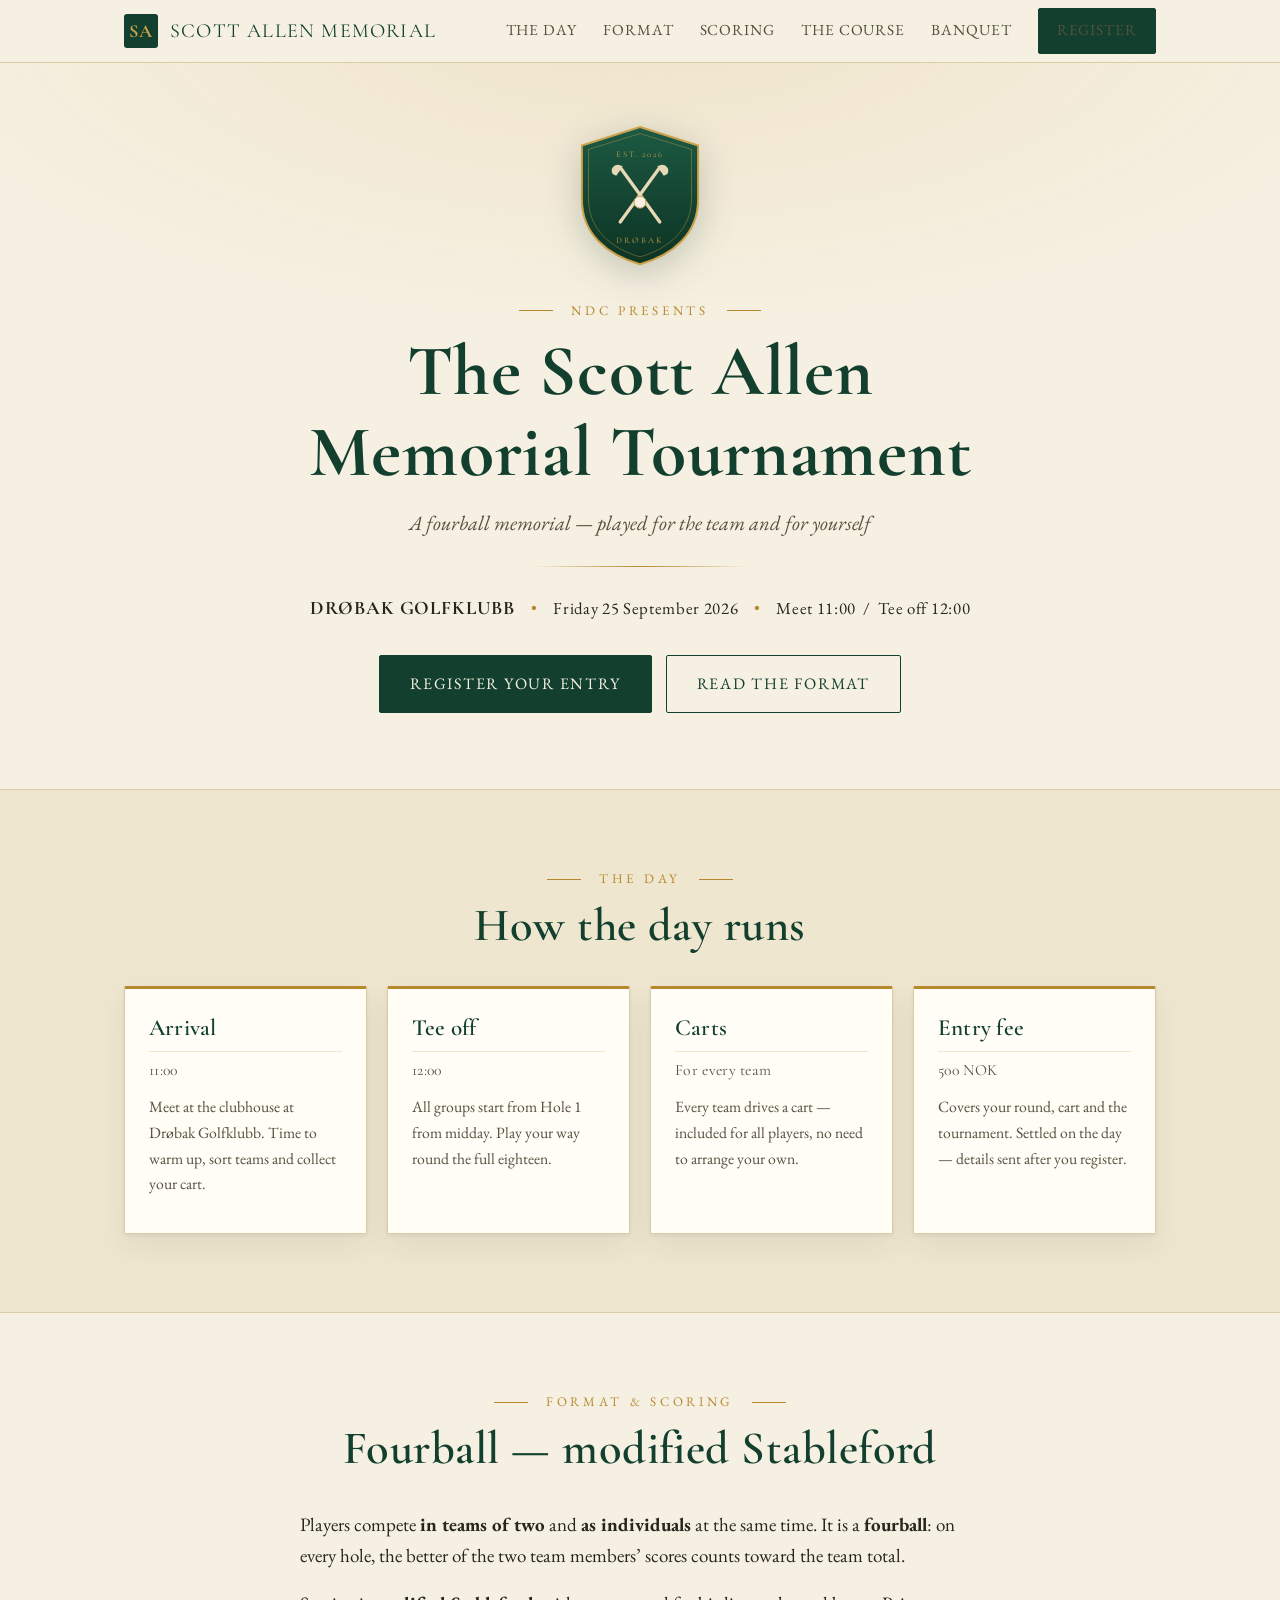
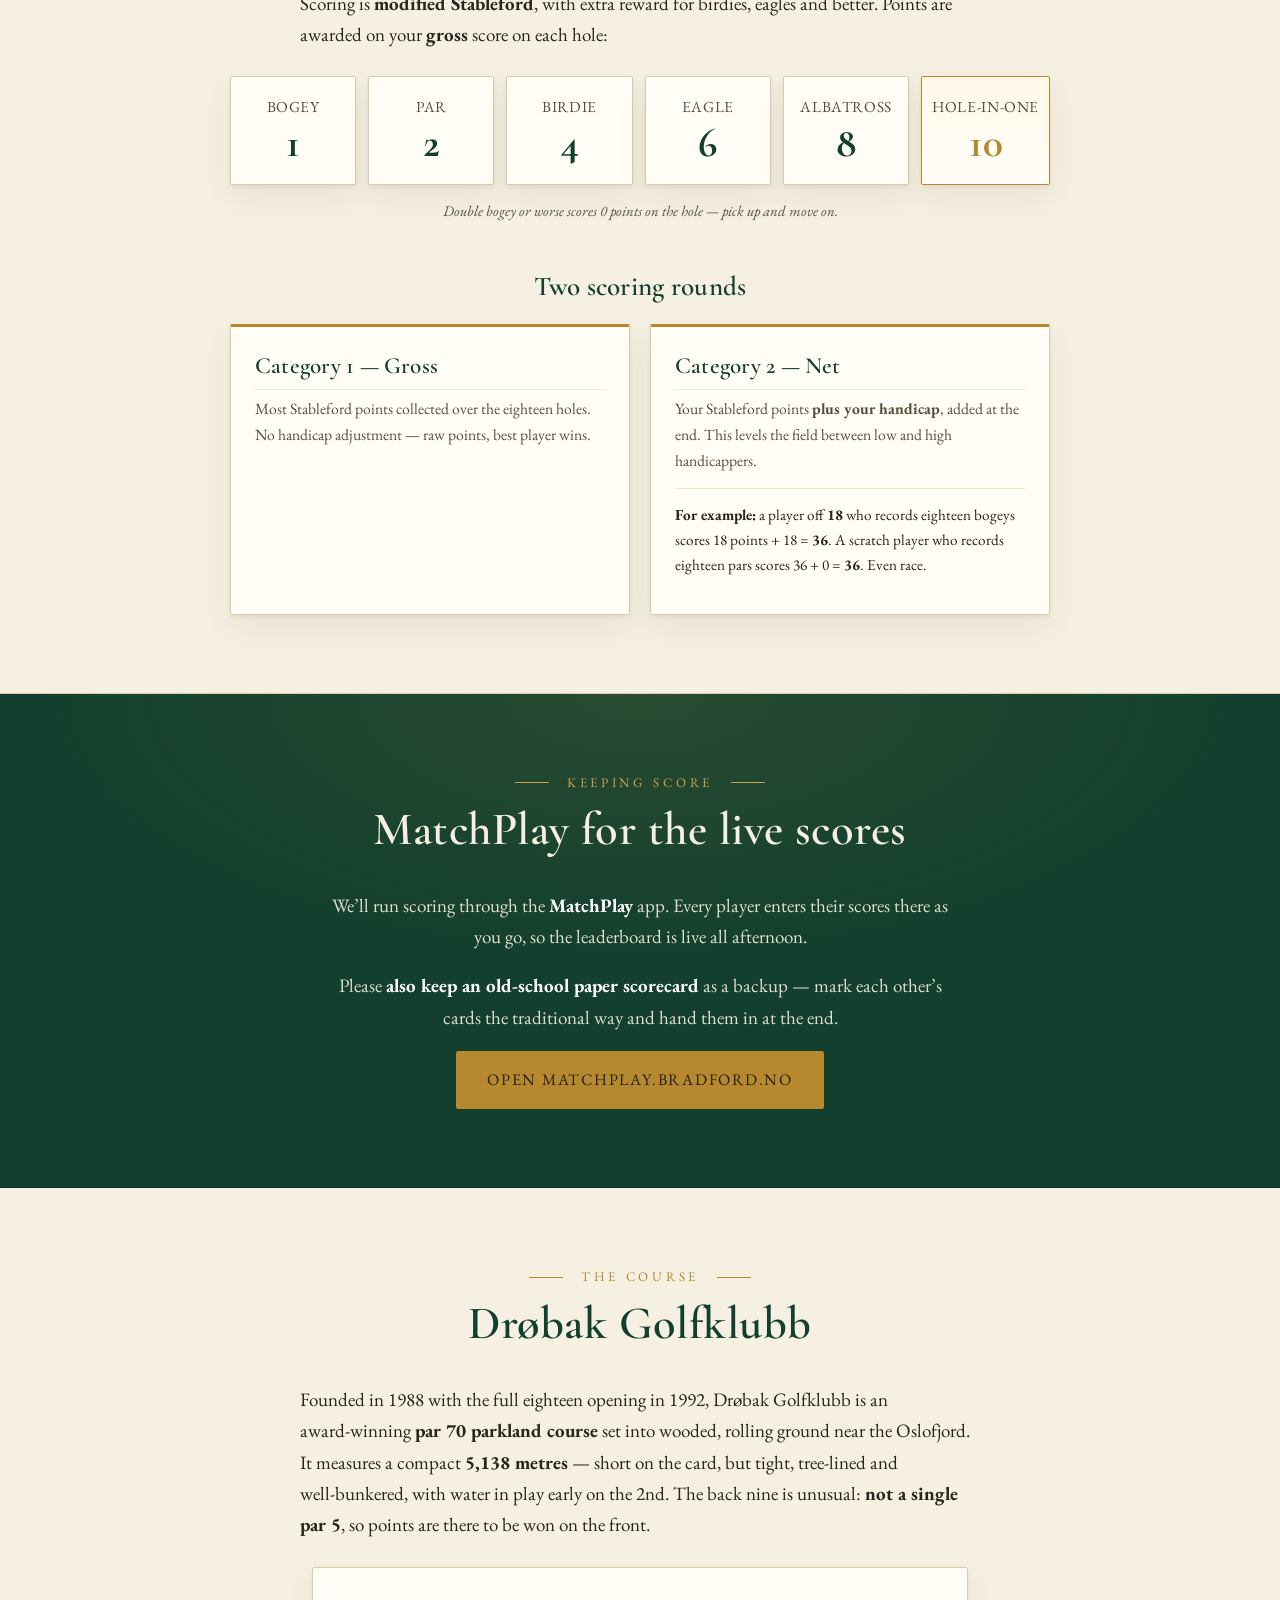
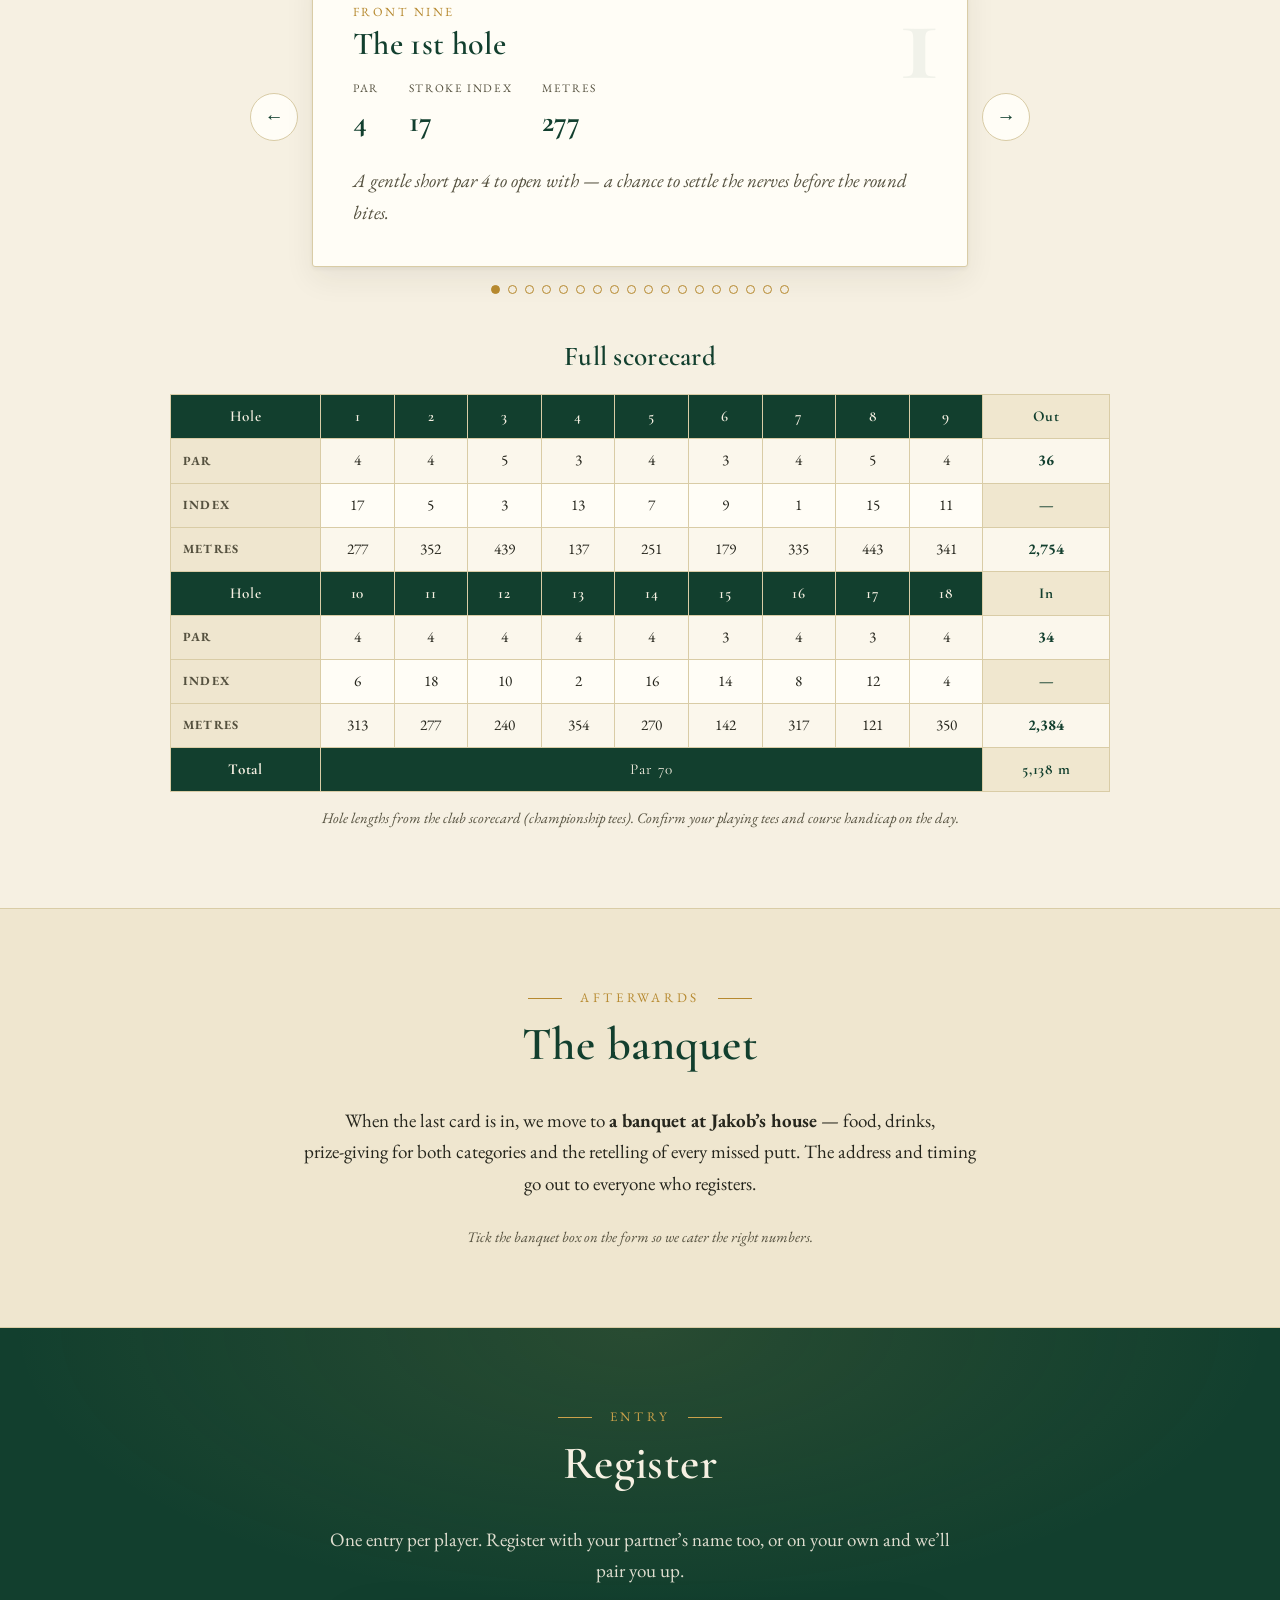
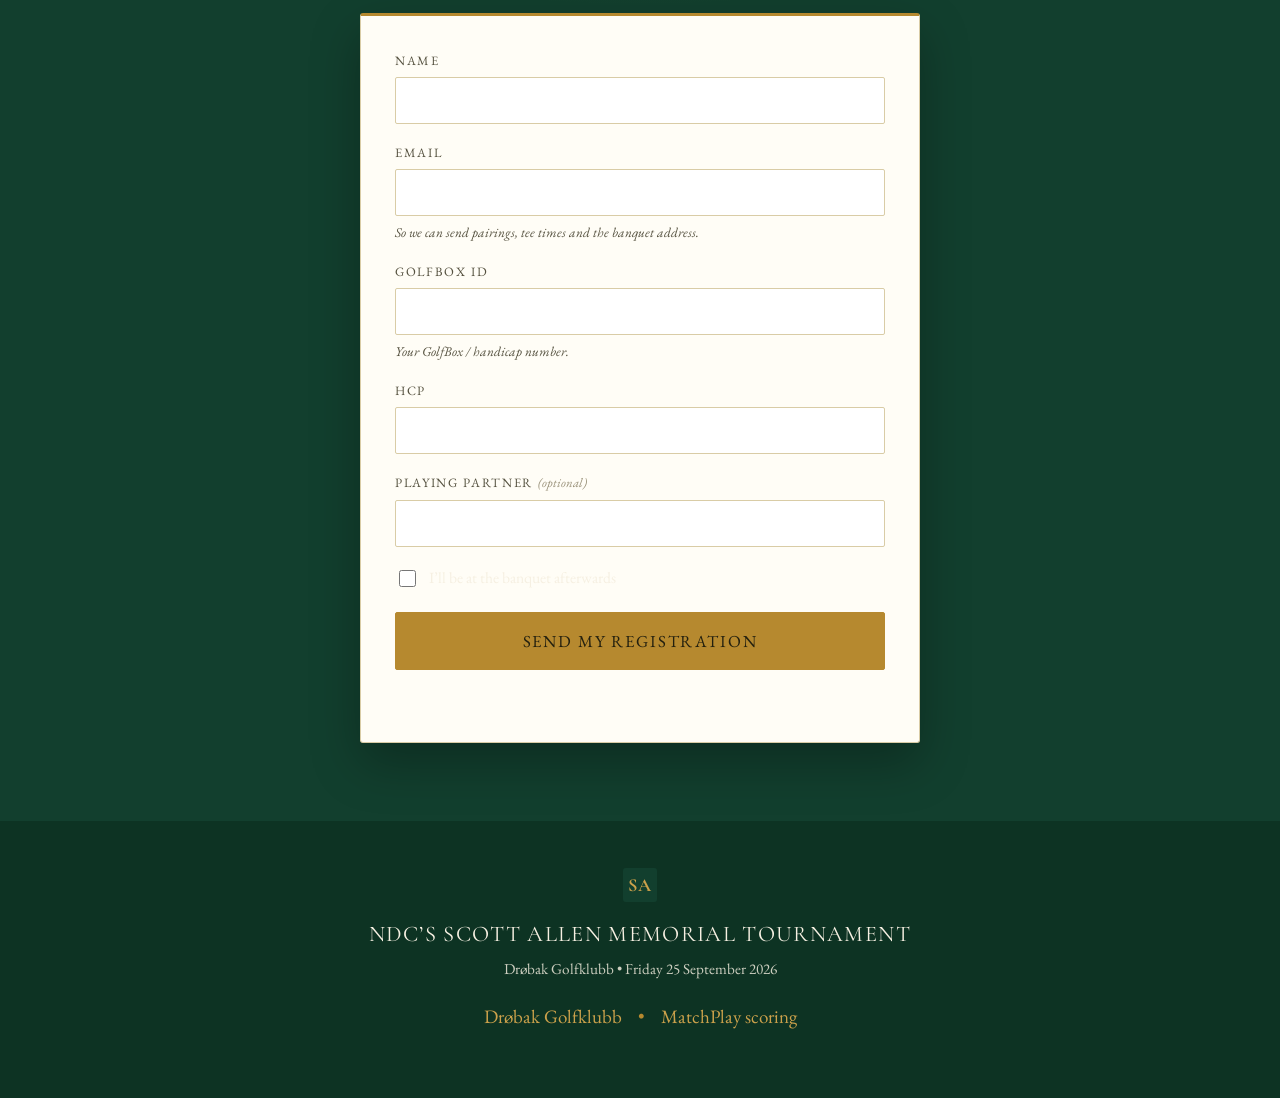
==== index.html @ dc82e5c7 "Scott Allen Memorial Tournament registration site Static one-page site for NDC's Scott Allen Memoria" ====
<!DOCTYPE html>
<html lang="en">
<head>
<meta charset="UTF-8" />
<meta name="viewport" content="width=device-width, initial-scale=1" />
<title>NDC&rsquo;s Scott Allen Memorial Tournament &mdash; Drøbak Golfklubb</title>
<meta name="description" content="NDC's Scott Allen Memorial Tournament — a fourball memorial at Drøbak Golfklubb, Friday 25 September 2026. Modified Stableford, teams of two, gross and net competitions. Register below." />
<meta property="og:title" content="NDC's Scott Allen Memorial Tournament" />
<meta property="og:description" content="A fourball memorial at Drøbak Golfklubb — Friday 25 September 2026. Register your team." />
<meta property="og:type" content="website" />
<link rel="preconnect" href="https://fonts.googleapis.com" />
<link rel="preconnect" href="https://fonts.gstatic.com" crossorigin />
<link href="https://fonts.googleapis.com/css2?family=Cormorant+Garamond:ital,wght@0,500;0,600;0,700;1,600&family=EB+Garamond:ital,wght@0,400;0,500;0,600;1,400&display=swap" rel="stylesheet" />
<link rel="icon" href="data:image/svg+xml,%3Csvg xmlns='http://www.w3.org/2000/svg' viewBox='0 0 32 32'%3E%3Crect width='32' height='32' rx='5' fill='%23123f2e'/%3E%3Ctext x='16' y='22' font-family='Georgia,serif' font-size='16' fill='%23cba14b' text-anchor='middle'%3ESA%3C/text%3E%3C/svg%3E" />
<link rel="stylesheet" href="styles.css" />
</head>
<body>

<header class="site-header">
  <div class="container header-inner">
    <a class="wordmark" href="#top">
      <span class="wordmark-monogram">SA</span>
      <span class="wordmark-text">Scott Allen Memorial</span>
    </a>
    <nav class="site-nav">
      <a href="#day">The Day</a>
      <a href="#format">Format</a>
      <a href="#scoring">Scoring</a>
      <a href="#course">The Course</a>
      <a href="#banquet">Banquet</a>
      <a class="btn btn-small" href="#register">Register</a>
    </nav>
  </div>
</header>

<main id="top">

  <!-- HERO -->
  <section class="hero">
    <div class="container hero-inner">
      <svg class="crest" viewBox="0 0 200 220" role="img" aria-label="Tournament crest">
        <defs>
          <linearGradient id="g" x1="0" y1="0" x2="0" y2="1">
            <stop offset="0" stop-color="#1c5a43" />
            <stop offset="1" stop-color="#0d3323" />
          </linearGradient>
        </defs>
        <path d="M100 6 L188 34 V116 C188 168 150 200 100 214 C50 200 12 168 12 116 V34 Z" fill="url(#g)" stroke="#cba14b" stroke-width="3"/>
        <path d="M100 16 L178 40 V115 C178 161 144 190 100 203 C56 190 22 161 22 115 V40 Z" fill="none" stroke="#cba14b" stroke-width="1" opacity="0.6"/>
        <!-- crossed clubs -->
        <g stroke-linecap="round">
          <path d="M70 150 L128 70" stroke="#e7d9b5" stroke-width="5"/>
          <path d="M130 150 L72 70" stroke="#e7d9b5" stroke-width="5"/>
          <path d="M126 66 q10 -6 16 2 q4 8 -6 12 z" fill="#e7d9b5" stroke="none"/>
          <path d="M74 66 q-10 -6 -16 2 q-4 8 6 12 z" fill="#e7d9b5" stroke="none"/>
        </g>
        <circle cx="100" cy="120" r="9" fill="#f6f0e2" stroke="#cba14b" stroke-width="1.5"/>
        <text x="100" y="52" text-anchor="middle" class="crest-year">EST. 2026</text>
        <text x="100" y="182" text-anchor="middle" class="crest-loc">DRØBAK</text>
      </svg>

      <p class="eyebrow"><span>NDC presents</span></p>
      <h1 class="hero-title">The Scott&nbsp;Allen<br />Memorial Tournament</h1>
      <p class="hero-sub">A fourball memorial &mdash; played for the team and for yourself</p>
      <hr class="rule" />
      <p class="hero-meta">
        <strong>Drøbak Golfklubb</strong>
        <span class="dot">&bull;</span>
        Friday 25 September 2026
        <span class="dot">&bull;</span>
        Meet 11:00 &nbsp;/&nbsp; Tee off 12:00
      </p>
      <div class="hero-actions">
        <a class="btn" href="#register">Register your entry</a>
        <a class="btn btn-outline" href="#format">Read the format</a>
      </div>
    </div>
  </section>

  <!-- THE DAY -->
  <section id="day" class="section section-alt">
    <div class="container">
      <p class="eyebrow"><span>The Day</span></p>
      <h2 class="section-title">How the day runs</h2>
      <div class="cards">
        <div class="card">
          <h3>Arrival</h3>
          <p class="card-lead">11:00</p>
          <p>Meet at the clubhouse at Drøbak Golfklubb. Time to warm up, sort teams and collect your cart.</p>
        </div>
        <div class="card">
          <h3>Tee off</h3>
          <p class="card-lead">12:00</p>
          <p>All groups start from Hole&nbsp;1 from midday. Play your way round the full eighteen.</p>
        </div>
        <div class="card">
          <h3>Carts</h3>
          <p class="card-lead">For every team</p>
          <p>Every team drives a cart &mdash; included for all players, no need to arrange your own.</p>
        </div>
        <div class="card">
          <h3>Entry fee</h3>
          <p class="card-lead">500 NOK</p>
          <p>Covers your round, cart and the tournament. Settled on the day &mdash; details sent after you register.</p>
        </div>
      </div>
    </div>
  </section>

  <!-- FORMAT & SCORING -->
  <section id="format" class="section">
    <div class="container">
      <p class="eyebrow"><span>Format &amp; Scoring</span></p>
      <h2 class="section-title">Fourball &mdash; modified Stableford</h2>
      <div class="prose">
        <p>Players compete <strong>in teams of two</strong> and <strong>as individuals</strong> at the same time. It is a <strong>fourball</strong>: on every hole, the better of the two team members&rsquo; scores counts toward the team total.</p>
        <p>Scoring is <strong>modified Stableford</strong>, with extra reward for birdies, eagles and better. Points are awarded on your <strong>gross</strong> score on each hole:</p>
      </div>

      <div class="stableford">
        <div class="sf-item"><span class="sf-score">Bogey</span><span class="sf-pts">1</span></div>
        <div class="sf-item"><span class="sf-score">Par</span><span class="sf-pts">2</span></div>
        <div class="sf-item"><span class="sf-score">Birdie</span><span class="sf-pts">4</span></div>
        <div class="sf-item"><span class="sf-score">Eagle</span><span class="sf-pts">6</span></div>
        <div class="sf-item"><span class="sf-score">Albatross</span><span class="sf-pts">8</span></div>
        <div class="sf-item sf-hio"><span class="sf-score">Hole&#8209;in&#8209;One</span><span class="sf-pts">10</span></div>
      </div>
      <p class="fine">Double bogey or worse scores 0 points on the hole &mdash; pick up and move on.</p>

      <h3 class="sub-title">Two scoring rounds</h3>
      <div class="cards cards-2">
        <div class="card">
          <h3>Category 1 &mdash; Gross</h3>
          <p>Most Stableford points collected over the eighteen holes. No handicap adjustment &mdash; raw points, best player wins.</p>
        </div>
        <div class="card">
          <h3>Category 2 &mdash; Net</h3>
          <p>Your Stableford points <strong>plus your handicap</strong>, added at the end. This levels the field between low and high handicappers.</p>
          <p class="example"><strong>For example:</strong> a player off <strong>18</strong> who records eighteen bogeys scores 18&nbsp;points&nbsp;+&nbsp;18&nbsp;=&nbsp;<strong>36</strong>. A scratch player who records eighteen pars scores 36&nbsp;+&nbsp;0&nbsp;=&nbsp;<strong>36</strong>. Even race.</p>
        </div>
      </div>
    </div>
  </section>

  <!-- SCORING APP -->
  <section id="scoring" class="section section-green">
    <div class="container narrow center">
      <p class="eyebrow eyebrow-light"><span>Keeping Score</span></p>
      <h2 class="section-title light">MatchPlay for the live scores</h2>
      <p class="prose-light">We&rsquo;ll run scoring through the <strong>MatchPlay</strong> app. Every player enters their scores there as you go, so the leaderboard is live all afternoon.</p>
      <p class="prose-light">Please <strong>also keep an old-school paper scorecard</strong> as a backup &mdash; mark each other&rsquo;s cards the traditional way and hand them in at the end.</p>
      <a class="btn btn-gold" href="https://matchplay.bradford.no" target="_blank" rel="noopener">Open matchplay.bradford.no</a>
    </div>
  </section>

  <!-- THE COURSE -->
  <section id="course" class="section">
    <div class="container">
      <p class="eyebrow"><span>The Course</span></p>
      <h2 class="section-title">Drøbak Golfklubb</h2>
      <div class="prose">
        <p>Founded in 1988 with the full eighteen opening in 1992, Drøbak Golfklubb is an award&#8209;winning <strong>par&nbsp;70 parkland course</strong> set into wooded, rolling ground near the Oslofjord. It measures a compact <strong>5,138&nbsp;metres</strong> &mdash; short on the card, but tight, tree&#8209;lined and well&#8209;bunkered, with water in play early on the 2nd. The back nine is unusual: <strong>not a single par&nbsp;5</strong>, so points are there to be won on the front.</p>
      </div>

      <!-- Carousel -->
      <div class="carousel" id="holeCarousel" aria-roledescription="carousel" aria-label="Drøbak Golfklubb hole by hole">
        <button class="car-arrow car-prev" type="button" aria-label="Previous hole">&#8592;</button>
        <div class="car-viewport">
          <div class="car-track" id="carTrack"><!-- slides injected by script.js --></div>
        </div>
        <button class="car-arrow car-next" type="button" aria-label="Next hole">&#8594;</button>
      </div>
      <div class="car-dots" id="carDots" aria-hidden="true"></div>

      <!-- Scorecard -->
      <h3 class="sub-title">Full scorecard</h3>
      <div class="table-wrap">
        <table class="scorecard">
          <thead>
            <tr><th>Hole</th><th>1</th><th>2</th><th>3</th><th>4</th><th>5</th><th>6</th><th>7</th><th>8</th><th>9</th><th class="tot">Out</th></tr>
          </thead>
          <tbody>
            <tr><th>Par</th><td>4</td><td>4</td><td>5</td><td>3</td><td>4</td><td>3</td><td>4</td><td>5</td><td>4</td><td class="tot">36</td></tr>
            <tr><th>Index</th><td>17</td><td>5</td><td>3</td><td>13</td><td>7</td><td>9</td><td>1</td><td>15</td><td>11</td><td class="tot">&mdash;</td></tr>
            <tr><th>Metres</th><td>277</td><td>352</td><td>439</td><td>137</td><td>251</td><td>179</td><td>335</td><td>443</td><td>341</td><td class="tot">2,754</td></tr>
          </tbody>
          <thead>
            <tr><th>Hole</th><th>10</th><th>11</th><th>12</th><th>13</th><th>14</th><th>15</th><th>16</th><th>17</th><th>18</th><th class="tot">In</th></tr>
          </thead>
          <tbody>
            <tr><th>Par</th><td>4</td><td>4</td><td>4</td><td>4</td><td>4</td><td>3</td><td>4</td><td>3</td><td>4</td><td class="tot">34</td></tr>
            <tr><th>Index</th><td>6</td><td>18</td><td>10</td><td>2</td><td>16</td><td>14</td><td>8</td><td>12</td><td>4</td><td class="tot">&mdash;</td></tr>
            <tr><th>Metres</th><td>313</td><td>277</td><td>240</td><td>354</td><td>270</td><td>142</td><td>317</td><td>121</td><td>350</td><td class="tot">2,384</td></tr>
          </tbody>
          <tfoot>
            <tr><th>Total</th><td colspan="9">Par 70</td><td class="tot">5,138 m</td></tr>
          </tfoot>
        </table>
      </div>
      <p class="fine">Hole lengths from the club scorecard (championship tees). Confirm your playing tees and course handicap on the day.</p>
    </div>
  </section>

  <!-- BANQUET -->
  <section id="banquet" class="section section-alt">
    <div class="container narrow center">
      <p class="eyebrow"><span>Afterwards</span></p>
      <h2 class="section-title">The banquet</h2>
      <p class="prose">When the last card is in, we move to <strong>a banquet at Jakob&rsquo;s house</strong> &mdash; food, drinks, prize&#8209;giving for both categories and the retelling of every missed putt. The address and timing go out to everyone who registers.</p>
      <p class="fine">Tick the banquet box on the form so we cater the right numbers.</p>
    </div>
  </section>

  <!-- REGISTER -->
  <section id="register" class="section section-green">
    <div class="container narrow">
      <p class="eyebrow eyebrow-light"><span>Entry</span></p>
      <h2 class="section-title light">Register</h2>
      <p class="prose-light center">One entry per player. Register with your partner&rsquo;s name too, or on your own and we&rsquo;ll pair you up.</p>

      <form id="regForm" class="reg-form" action="https://formspree.io/f/mljeoywo" method="POST">
        <input type="hidden" name="_subject" value="Scott Allen Memorial — new registration" />
        <input type="text" name="_gotcha" class="hp" tabindex="-1" autocomplete="off" aria-hidden="true" />

        <div class="field">
          <label for="name">Name</label>
          <input id="name" name="Name" type="text" required autocomplete="name" />
        </div>

        <div class="field">
          <label for="email">Email</label>
          <input id="email" name="Email" type="email" required autocomplete="email" />
          <p class="hint">So we can send pairings, tee times and the banquet address.</p>
        </div>

        <div class="field">
          <label for="golfbox">Golfbox ID</label>
          <input id="golfbox" name="Golfbox ID" type="text" required inputmode="numeric" />
          <p class="hint">Your GolfBox / handicap number.</p>
        </div>

        <div class="field">
          <label for="hcp">HCP</label>
          <input id="hcp" name="HCP" type="number" step="0.1" min="-10" max="54" required />
        </div>

        <div class="field field-partner">
          <label for="partner">Playing partner <span class="opt">(optional)</span></label>
          <input id="partner" name="Playing partner" type="text" autocomplete="off" />
        </div>

        <label class="check">
          <input type="checkbox" name="Banquet" value="Yes — attending the banquet" />
          <span>I&rsquo;ll be at the banquet afterwards</span>
        </label>

        <button class="btn btn-gold btn-block" type="submit">Send my registration</button>
        <p class="form-status" id="formStatus" role="status" aria-live="polite"></p>
      </form>
    </div>
  </section>

</main>

<footer class="site-footer">
  <div class="container center">
    <span class="wordmark-monogram footer-monogram">SA</span>
    <p class="footer-title">NDC&rsquo;s Scott Allen Memorial Tournament</p>
    <p class="footer-sub">Drøbak Golfklubb &bull; Friday 25 September 2026</p>
    <p class="footer-links">
      <a href="https://drobakgolf.no" target="_blank" rel="noopener">Drøbak Golfklubb</a>
      <span class="dot">&bull;</span>
      <a href="https://matchplay.bradford.no" target="_blank" rel="noopener">MatchPlay scoring</a>
    </p>
  </div>
</footer>

<script src="script.js"></script>
</body>
</html>
---- styles.css ----
/* =========================================================
   NDC's Scott Allen Memorial Tournament — classic golf styling
   ========================================================= */

:root {
  --green-900: #0d3323;
  --green-800: #123f2e;
  --green-700: #1c5a43;
  --green-600: #2a7357;
  --cream:     #f6f0e2;
  --cream-2:   #efe6cf;
  --paper:     #fffdf6;
  --border:    #d9cca6;
  --gold:      #b6892f;
  --gold-2:    #cba14b;
  --ink:       #26261d;
  --ink-soft:  #55513f;
  --maxw: 1080px;
  --shadow: 0 2px 4px rgba(38, 38, 29, .06), 0 12px 30px rgba(38, 38, 29, .07);
}

* { box-sizing: border-box; }

html { scroll-behavior: smooth; }

body {
  margin: 0;
  background: var(--cream);
  color: var(--ink);
  font-family: "EB Garamond", Georgia, "Times New Roman", serif;
  font-size: 19px;
  line-height: 1.65;
  -webkit-font-smoothing: antialiased;
}

h1, h2, h3 {
  font-family: "Cormorant Garamond", Georgia, serif;
  font-weight: 600;
  line-height: 1.12;
  letter-spacing: .01em;
  color: var(--green-800);
  margin: 0;
}

a { color: var(--green-700); }

.container { max-width: var(--maxw); margin: 0 auto; padding: 0 24px; }
.narrow { max-width: 720px; }
.center { text-align: center; }

/* ---------- Buttons ---------- */
.btn {
  display: inline-block;
  background: var(--green-800);
  color: var(--cream);
  font-family: "EB Garamond", serif;
  font-size: 1rem;
  letter-spacing: .11em;
  text-transform: uppercase;
  text-decoration: none;
  padding: 15px 30px;
  border: 1px solid var(--green-800);
  border-radius: 2px;
  cursor: pointer;
  transition: background .18s ease, color .18s ease, transform .18s ease;
}
.btn:hover { background: var(--green-600); border-color: var(--green-600); transform: translateY(-1px); }
.btn-outline { background: transparent; color: var(--green-800); }
.btn-outline:hover { background: var(--green-800); color: var(--cream); }
.btn-gold { background: var(--gold); border-color: var(--gold); color: #23200f; }
.btn-gold:hover { background: var(--gold-2); border-color: var(--gold-2); }
.btn-small { padding: 9px 18px; font-size: .82rem; }
.btn-block { width: 100%; padding: 17px; font-size: 1.05rem; }

/* ---------- Header ---------- */
.site-header {
  position: sticky; top: 0; z-index: 50;
  background: rgba(246, 240, 226, .93);
  backdrop-filter: blur(6px);
  border-bottom: 1px solid var(--border);
}
.header-inner { display: flex; align-items: center; justify-content: space-between; min-height: 62px; gap: 16px; }
.wordmark { display: flex; align-items: center; gap: 12px; text-decoration: none; color: var(--green-800); }
.wordmark-monogram {
  font-family: "Cormorant Garamond", serif;
  font-weight: 700;
  font-size: 1.15rem;
  letter-spacing: .04em;
  background: var(--green-800);
  color: var(--gold-2);
  width: 34px; height: 34px;
  display: grid; place-items: center;
  border-radius: 3px;
}
.wordmark-text {
  font-family: "Cormorant Garamond", serif;
  font-size: 1.25rem;
  letter-spacing: .06em;
  text-transform: uppercase;
}
.site-nav { display: flex; align-items: center; gap: 26px; }
.site-nav a {
  text-decoration: none;
  color: var(--ink-soft);
  font-size: .96rem;
  letter-spacing: .06em;
  text-transform: uppercase;
}
.site-nav a:not(.btn):hover { color: var(--green-800); }

/* ---------- Hero ---------- */
.hero {
  background:
    radial-gradient(1100px 460px at 50% -8%, rgba(203, 161, 75, .16), transparent 70%),
    var(--cream);
  border-bottom: 1px solid var(--border);
  padding: 60px 0 76px;
}
.hero-inner { text-align: center; max-width: 820px; }
.crest { width: 132px; height: auto; margin-bottom: 22px; filter: drop-shadow(0 8px 18px rgba(13, 51, 35, .22)); }
.crest-year, .crest-loc {
  font-family: "Cormorant Garamond", serif;
  fill: var(--gold-2);
  font-size: 13px;
  letter-spacing: .22em;
}
.hero-title {
  font-size: clamp(2.6rem, 6vw, 4.5rem);
  font-weight: 700;
  margin: 6px 0 14px;
}
.hero-sub {
  font-style: italic;
  font-size: 1.28rem;
  color: var(--ink-soft);
  margin: 0 0 22px;
}
.hero-meta { font-size: 1.05rem; letter-spacing: .04em; color: var(--ink); margin: 0 0 30px; }
.hero-meta strong { font-family: "Cormorant Garamond", serif; font-size: 1.2rem; letter-spacing: .05em; text-transform: uppercase; }
.dot { color: var(--gold); margin: 0 12px; }
.hero-actions { display: flex; gap: 14px; justify-content: center; flex-wrap: wrap; }

.rule {
  border: 0;
  height: 1px;
  width: 220px;
  margin: 26px auto;
  background: linear-gradient(90deg, transparent, var(--gold), transparent);
  position: relative;
}
.rule::after {
  content: "";
  position: absolute; left: 50%; top: 50%;
  width: 7px; height: 7px;
  background: var(--gold);
  transform: translate(-50%, -50%) rotate(45deg);
}

/* ---------- Sections ---------- */
.section { padding: 78px 0; border-bottom: 1px solid var(--border); }
.section-alt { background: var(--cream-2); }
.section-green {
  background:
    radial-gradient(900px 400px at 50% 0%, rgba(203, 161, 75, .12), transparent 70%),
    var(--green-800);
  color: var(--cream);
  border-bottom-color: var(--green-900);
}
.eyebrow {
  text-align: center;
  text-transform: uppercase;
  letter-spacing: .28em;
  font-size: .82rem;
  color: var(--gold);
  margin: 0 0 10px;
}
.eyebrow span { position: relative; padding: 0 18px; }
.eyebrow span::before, .eyebrow span::after {
  content: ""; position: absolute; top: 50%; width: 34px; height: 1px; background: var(--gold);
}
.eyebrow span::before { right: 100%; }
.eyebrow span::after { left: 100%; }
.eyebrow-light { color: var(--gold-2); }
.eyebrow-light span::before, .eyebrow-light span::after { background: var(--gold-2); }

.section-title {
  text-align: center;
  font-size: clamp(2rem, 4vw, 2.9rem);
  margin: 0 0 34px;
}
.section-title.light { color: var(--cream); }
.sub-title {
  text-align: center;
  font-size: 1.7rem;
  margin: 48px 0 22px;
  color: var(--green-800);
}
.section-green .sub-title { color: var(--cream); }

.prose { max-width: 680px; margin: 0 auto 26px; }
.prose p { margin: 0 0 16px; }
.prose-light { max-width: 640px; margin: 0 auto 18px; color: rgba(246, 240, 226, .9); }
.section-green .prose-light strong { color: #fff; }
.fine { text-align: center; font-size: .92rem; color: var(--ink-soft); font-style: italic; margin: 14px auto 0; max-width: 640px; }
.section-green .fine { color: rgba(246, 240, 226, .75); }

/* ---------- Cards ---------- */
.cards { display: grid; grid-template-columns: repeat(4, 1fr); gap: 20px; }
.cards-2 { grid-template-columns: repeat(2, 1fr); max-width: 820px; margin: 0 auto; }
.card {
  background: var(--paper);
  border: 1px solid var(--border);
  border-top: 3px solid var(--gold);
  border-radius: 2px;
  padding: 26px 24px;
  box-shadow: var(--shadow);
}
.card h3 {
  font-size: 1.45rem;
  margin-bottom: 6px;
  padding-bottom: 10px;
  border-bottom: 1px solid var(--cream-2);
}
.card-lead {
  font-family: "Cormorant Garamond", serif;
  font-size: 1.6rem;
  color: var(--gold);
  margin: 8px 0 10px;
  letter-spacing: .02em;
}
.card p { margin: 0 0 10px; font-size: .98rem; color: var(--ink-soft); }
.card .example {
  margin-top: 14px;
  padding-top: 14px;
  border-top: 1px solid var(--cream-2);
  font-size: .95rem;
  color: var(--ink);
}

/* ---------- Stableford table ---------- */
.stableford {
  display: grid;
  grid-template-columns: repeat(6, 1fr);
  gap: 12px;
  max-width: 820px;
  margin: 8px auto 0;
}
.sf-item {
  background: var(--paper);
  border: 1px solid var(--border);
  border-radius: 2px;
  padding: 18px 10px;
  text-align: center;
  box-shadow: var(--shadow);
}
.sf-score { display: block; font-size: .96rem; letter-spacing: .04em; color: var(--ink-soft); text-transform: uppercase; }
.sf-pts {
  display: block;
  font-family: "Cormorant Garamond", serif;
  font-size: 2.6rem;
  font-weight: 700;
  color: var(--green-800);
  line-height: 1.1;
}
.sf-hio { border-color: var(--gold); background: linear-gradient(180deg, #fff9ea, var(--paper)); }
.sf-hio .sf-pts { color: var(--gold); }

/* ---------- Carousel ---------- */
.carousel {
  display: grid;
  grid-template-columns: 48px 1fr 48px;
  align-items: center;
  gap: 14px;
  max-width: 780px;
  margin: 0 auto;
}
.car-viewport { overflow: hidden; border: 1px solid var(--border); border-radius: 3px; box-shadow: var(--shadow); background: var(--paper); }
.car-track { display: flex; transition: transform .45s cubic-bezier(.4, 0, .2, 1); }
.car-slide { min-width: 100%; padding: 34px 40px 38px; position: relative; }
.car-slide::before {
  content: attr(data-holenum);
  position: absolute;
  right: 26px; top: 6px;
  font-family: "Cormorant Garamond", serif;
  font-size: 8rem;
  font-weight: 700;
  color: rgba(18, 63, 46, .06);
  line-height: 1;
  pointer-events: none;
}
.car-kicker { text-transform: uppercase; letter-spacing: .2em; font-size: .78rem; color: var(--gold); margin: 0 0 4px; }
.car-hole-title { font-size: 2rem; margin: 0 0 16px; }
.car-stats { display: flex; gap: 30px; margin: 0 0 18px; flex-wrap: wrap; }
.car-stat .lbl { display: block; font-size: .72rem; text-transform: uppercase; letter-spacing: .14em; color: var(--ink-soft); }
.car-stat .val { font-family: "Cormorant Garamond", serif; font-size: 1.9rem; font-weight: 700; color: var(--green-800); }
.car-note { margin: 0; color: var(--ink-soft); font-style: italic; min-height: 3em; }
.car-arrow {
  width: 48px; height: 48px;
  border-radius: 50%;
  border: 1px solid var(--border);
  background: var(--paper);
  color: var(--green-800);
  font-size: 1.2rem;
  cursor: pointer;
  transition: background .15s ease, transform .15s ease;
}
.car-arrow:hover { background: var(--green-800); color: var(--cream); transform: scale(1.05); }
.car-dots { display: flex; flex-wrap: wrap; gap: 8px; justify-content: center; margin: 18px auto 0; max-width: 420px; }
.car-dots button {
  width: 9px; height: 9px; padding: 0;
  border-radius: 50%;
  border: 1px solid var(--gold);
  background: transparent;
  cursor: pointer;
}
.car-dots button[aria-current="true"] { background: var(--gold); }

/* ---------- Scorecard ---------- */
.table-wrap { overflow-x: auto; margin: 0 auto; max-width: 940px; -webkit-overflow-scrolling: touch; }
.scorecard {
  width: 100%;
  border-collapse: collapse;
  font-size: .95rem;
  background: var(--paper);
  border: 1px solid var(--green-800);
  min-width: 640px;
}
.scorecard th, .scorecard td { padding: 9px 8px; text-align: center; border: 1px solid var(--border); }
.scorecard thead th {
  background: var(--green-800);
  color: var(--cream);
  font-family: "Cormorant Garamond", serif;
  font-weight: 600;
  letter-spacing: .05em;
}
.scorecard tbody th {
  background: var(--cream-2);
  text-transform: uppercase;
  font-size: .78rem;
  letter-spacing: .1em;
  color: var(--ink-soft);
  text-align: left;
  padding-left: 12px;
}
.scorecard tbody tr:nth-child(odd) td { background: #fbf7ec; }
.scorecard .tot { background: #f0e7cf; font-weight: 700; color: var(--green-800); }
.scorecard tfoot th, .scorecard tfoot td {
  background: var(--green-800);
  color: var(--cream);
  font-family: "Cormorant Garamond", serif;
  letter-spacing: .05em;
  text-align: center;
}

/* ---------- Registration form ---------- */
.reg-form {
  background: var(--paper);
  border: 1px solid var(--border);
  border-top: 3px solid var(--gold);
  border-radius: 3px;
  padding: 34px;
  margin: 26px auto 0;
  max-width: 560px;
  box-shadow: 0 20px 50px rgba(0, 0, 0, .28);
}
.field { margin-bottom: 18px; }
.field label { display: block; font-size: .8rem; text-transform: uppercase; letter-spacing: .13em; color: var(--ink-soft); margin-bottom: 6px; }
.field .opt { text-transform: none; letter-spacing: 0; font-style: italic; color: #9a927a; }
.reg-form input[type="text"],
.reg-form input[type="email"],
.reg-form input[type="number"] {
  width: 100%;
  padding: 12px 14px;
  font-family: inherit;
  font-size: 1rem;
  color: var(--ink);
  background: #fff;
  border: 1px solid var(--border);
  border-radius: 2px;
}
.reg-form input:focus { outline: 2px solid var(--gold-2); outline-offset: 1px; border-color: var(--gold); }
.hint { font-size: .84rem; color: var(--ink-soft); margin: 5px 0 0; font-style: italic; }
.hp { position: absolute; left: -9999px; width: 1px; height: 1px; opacity: 0; }
.check { display: flex; align-items: flex-start; gap: 10px; margin: 6px 0 22px; font-size: .98rem; cursor: pointer; }
.check input { margin-top: 5px; width: 17px; height: 17px; accent-color: var(--green-700); flex: none; }
.form-status { text-align: center; margin: 16px 0 0; font-size: .98rem; min-height: 1.4em; }
.form-status.ok { color: var(--green-600); font-weight: 600; }
.form-status.err { color: #b3402f; }
.reg-form.sent .field, .reg-form.sent .check, .reg-form.sent button { display: none; }

/* ---------- Footer ---------- */
.site-footer { background: var(--green-900); color: rgba(246, 240, 226, .82); padding: 46px 0; }
.footer-monogram { margin: 0 auto 14px; }
.footer-title { font-family: "Cormorant Garamond", serif; font-size: 1.4rem; letter-spacing: .06em; text-transform: uppercase; color: var(--cream); margin: 0 0 4px; }
.footer-sub { margin: 0 0 12px; font-size: .95rem; }
.footer-links a { color: var(--gold-2); text-decoration: none; }
.footer-links a:hover { text-decoration: underline; }

/* ---------- Responsive ---------- */
@media (max-width: 900px) {
  .cards { grid-template-columns: repeat(2, 1fr); }
  .stableford { grid-template-columns: repeat(3, 1fr); }
}
@media (max-width: 720px) {
  body { font-size: 18px; }
  .site-nav a:not(.btn) { display: none; }
  .section { padding: 58px 0; }
  .cards, .cards-2 { grid-template-columns: 1fr; }
  .car-slide { padding: 26px 24px 30px; }
  .car-slide::before { font-size: 5.5rem; right: 14px; }
  .hero-meta .dot { display: block; height: 0; overflow: hidden; margin: 6px 0; }
}
@media (max-width: 460px) {
  .stableford { grid-template-columns: repeat(2, 1fr); }
  .reg-form { padding: 24px 18px; }
}

@media (prefers-reduced-motion: reduce) {
  html { scroll-behavior: auto; }
  .car-track { transition: none; }
}
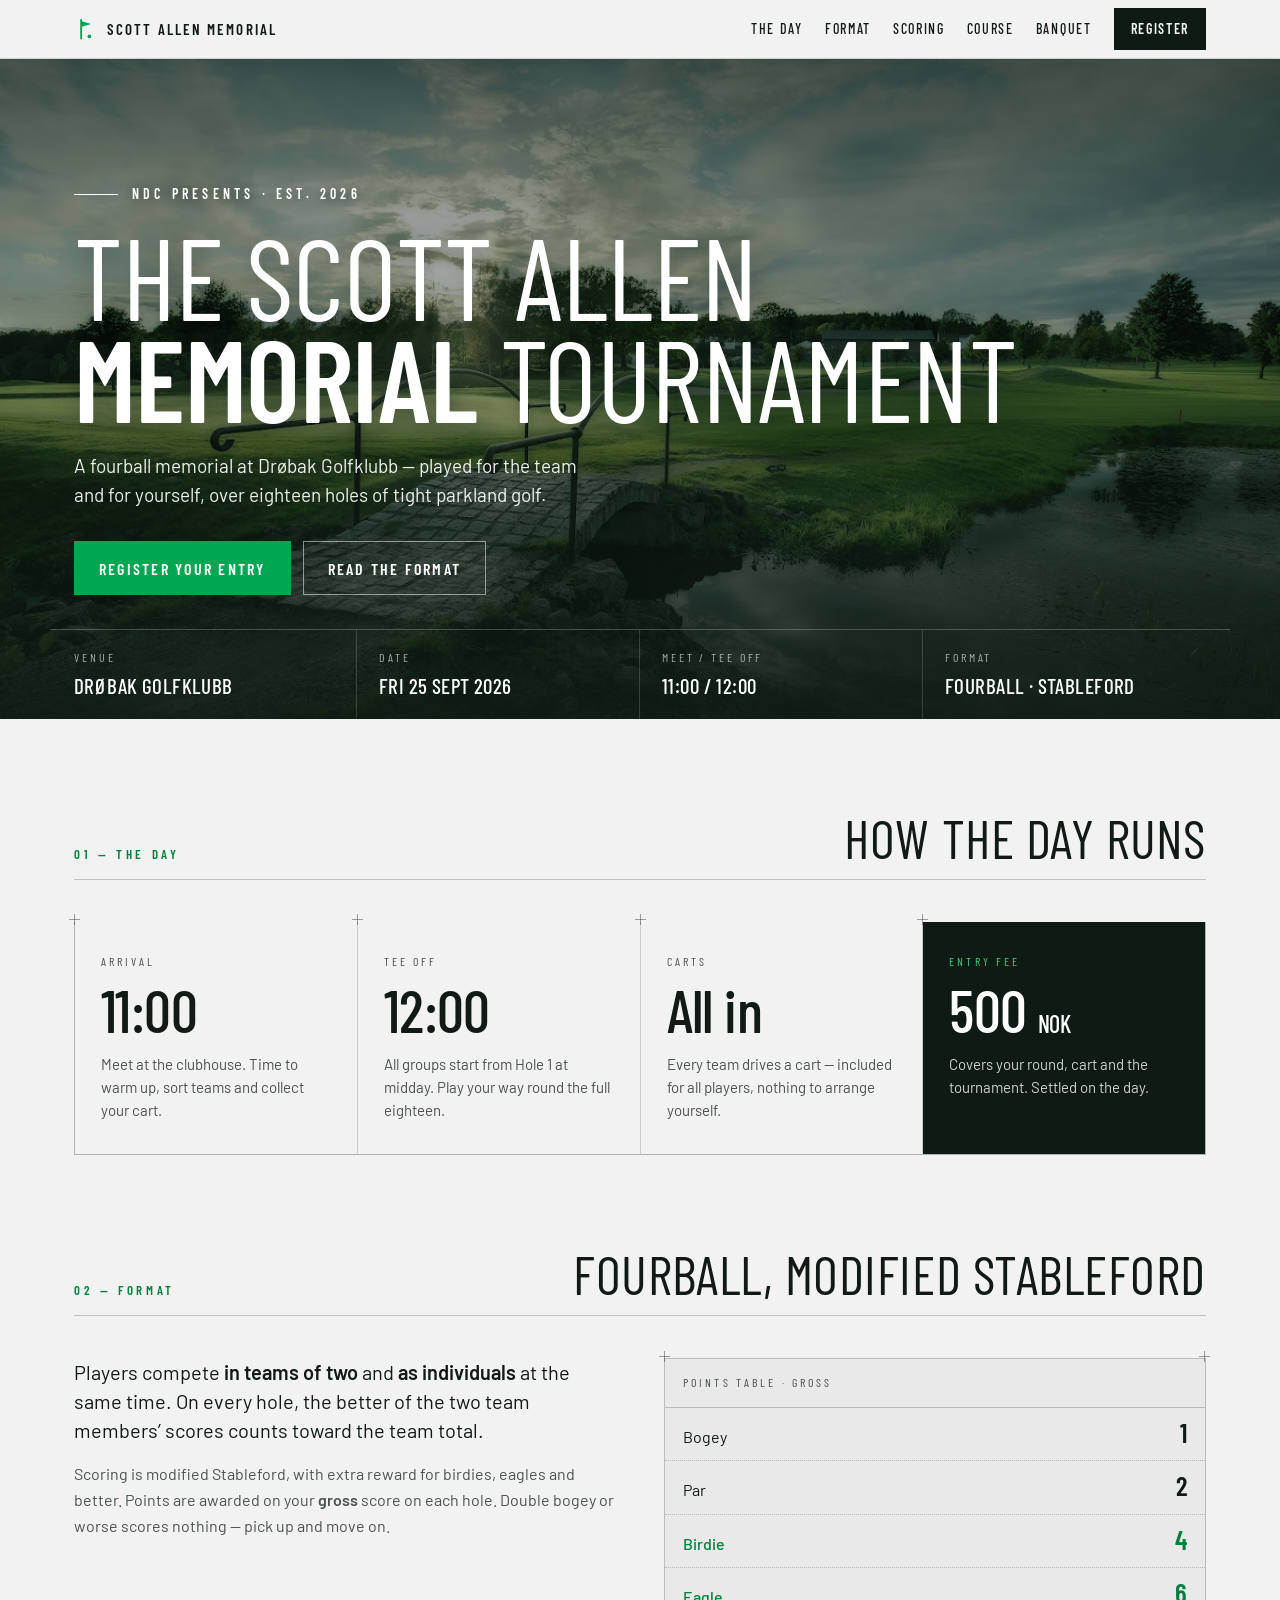
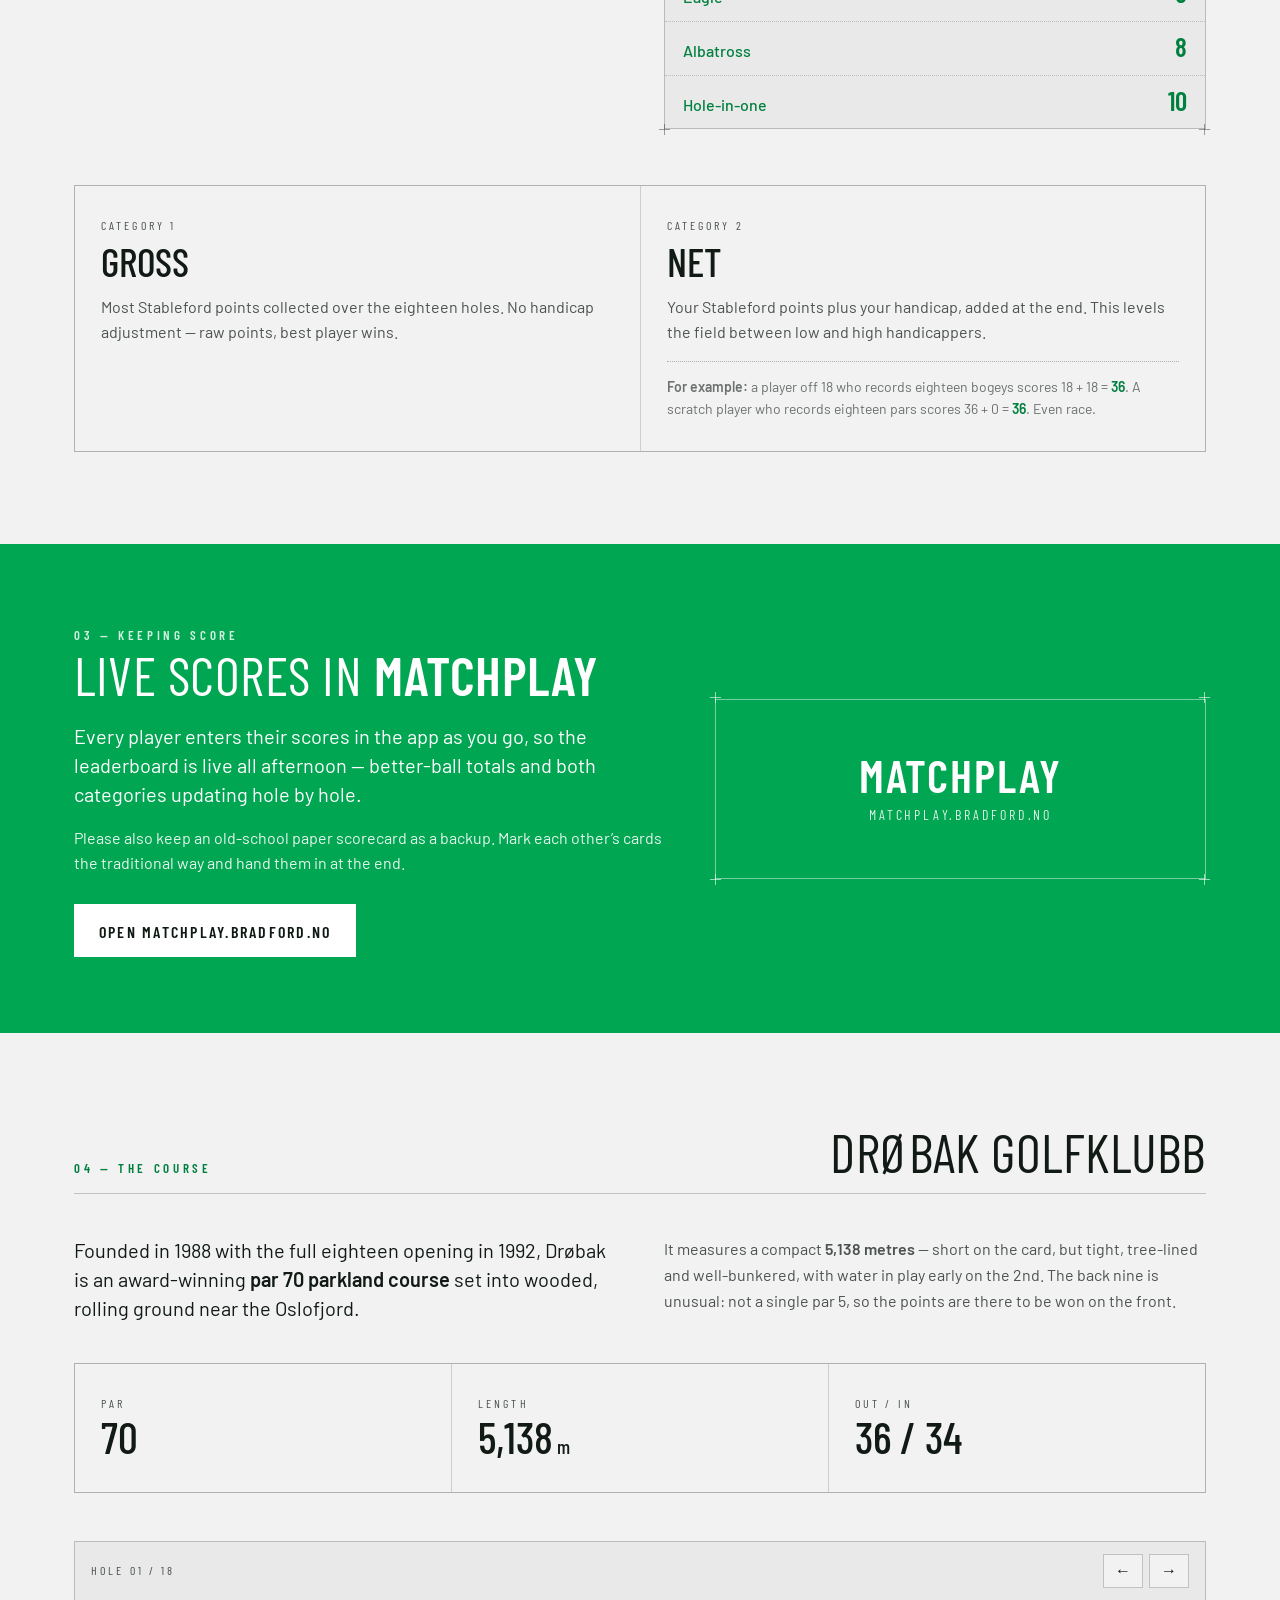
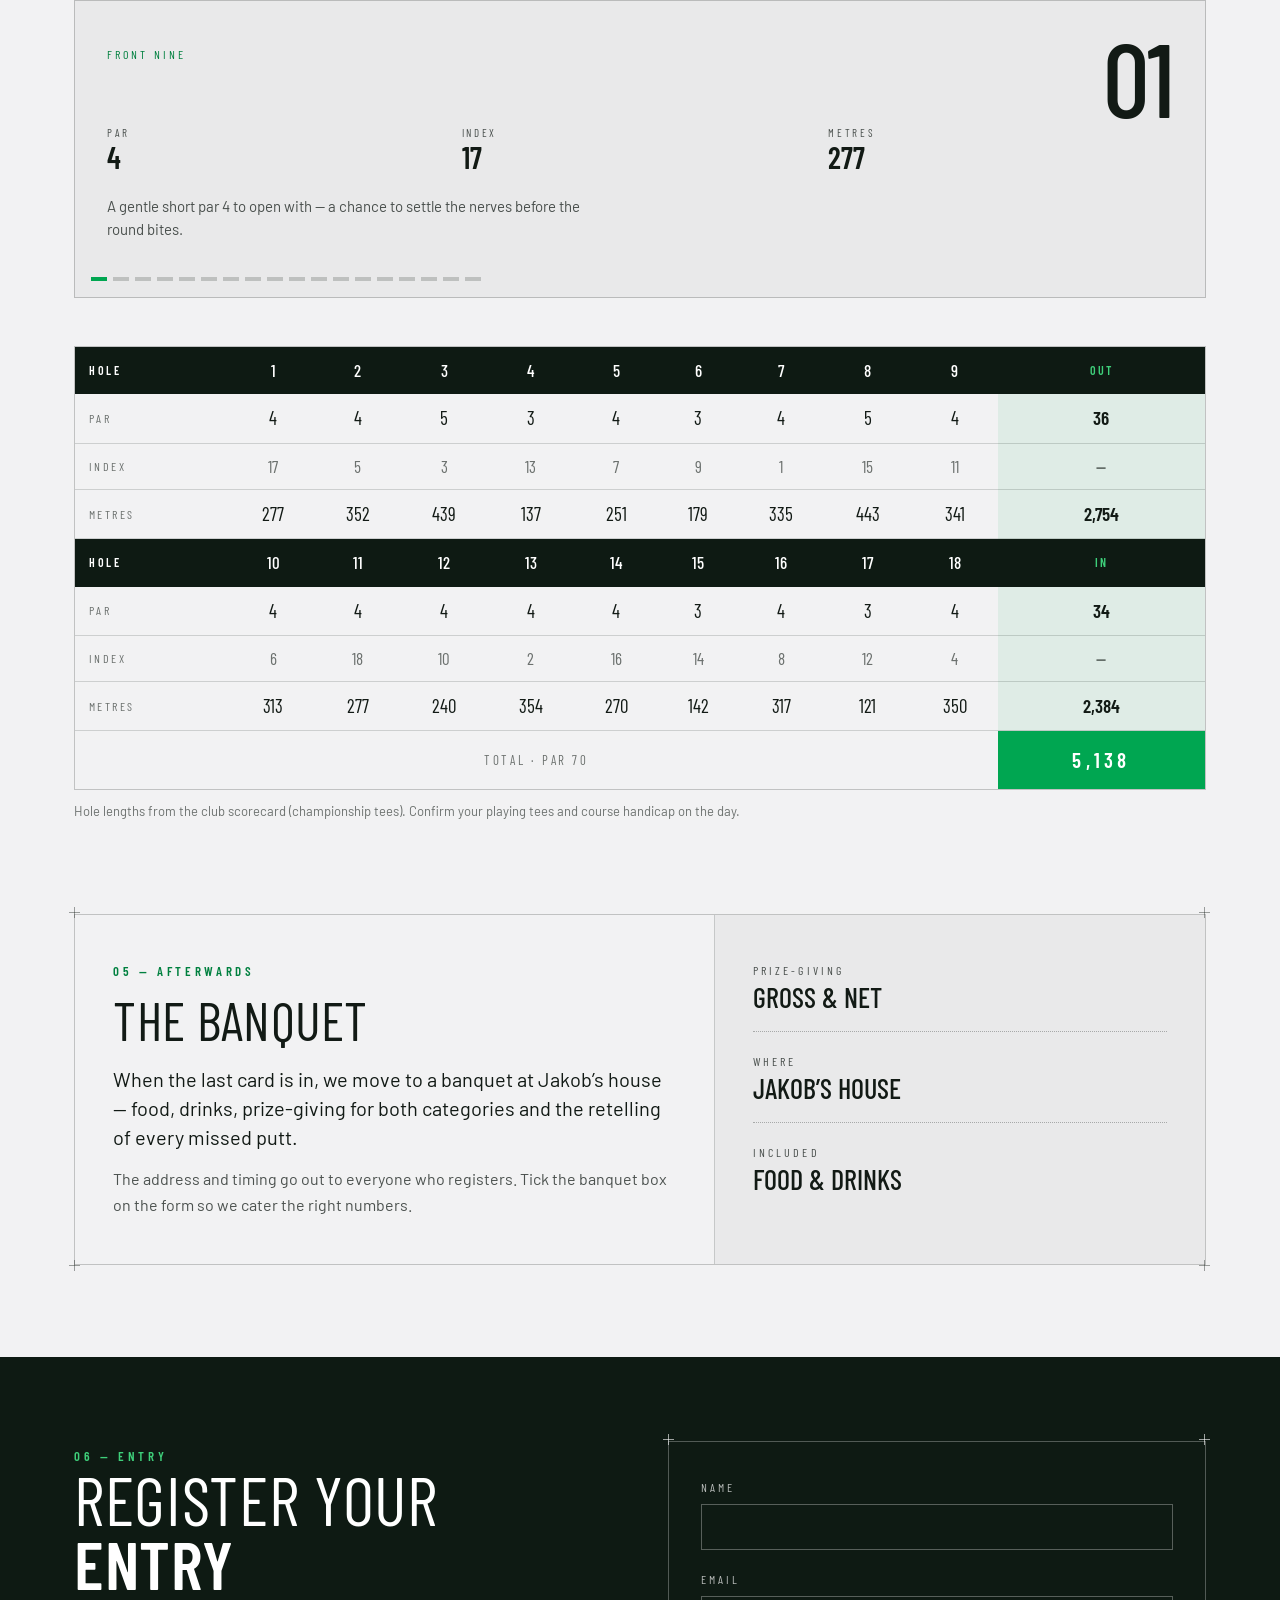
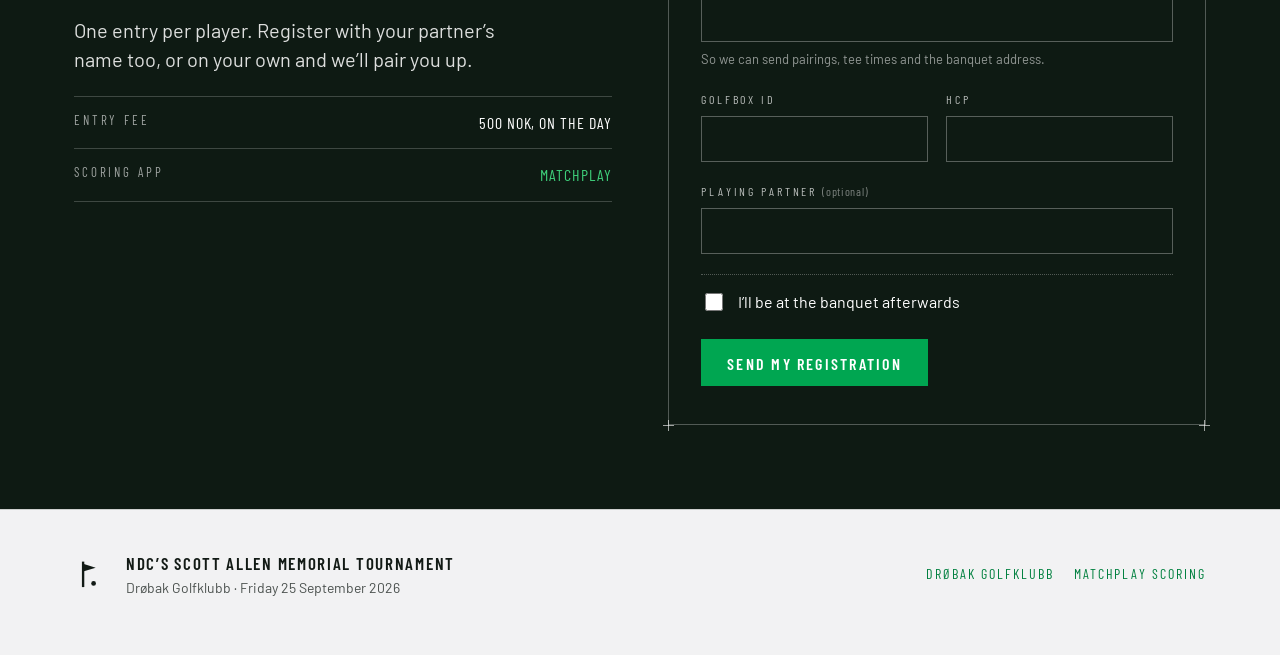
==== commit 01b0ba11: "Redesign: bold modern tournament look (Claude Design port) Rebuilds the page from the Scott Allen Me" ====
--- a/index.html
+++ b/index.html
@@ -10,25 +10,34 @@
 <meta property="og:type" content="website" />
 <link rel="preconnect" href="https://fonts.googleapis.com" />
 <link rel="preconnect" href="https://fonts.gstatic.com" crossorigin />
-<link href="https://fonts.googleapis.com/css2?family=Cormorant+Garamond:ital,wght@0,500;0,600;0,700;1,600&family=EB+Garamond:ital,wght@0,400;0,500;0,600;1,400&display=swap" rel="stylesheet" />
-<link rel="icon" href="data:image/svg+xml,%3Csvg xmlns='http://www.w3.org/2000/svg' viewBox='0 0 32 32'%3E%3Crect width='32' height='32' rx='5' fill='%23123f2e'/%3E%3Ctext x='16' y='22' font-family='Georgia,serif' font-size='16' fill='%23cba14b' text-anchor='middle'%3ESA%3C/text%3E%3C/svg%3E" />
+<link href="https://fonts.googleapis.com/css2?family=Barlow+Condensed:wght@400;500;600&family=Barlow:wght@400;500;600;700&display=swap" rel="stylesheet" />
+<link rel="icon" type="image/svg+xml" href="data:image/svg+xml,%3Csvg xmlns='http://www.w3.org/2000/svg' viewBox='0 0 40 40'%3E%3Crect width='40' height='40' fill='%230e1a13'/%3E%3Cpath d='M14 7v26' stroke='%2300a651' stroke-width='3'/%3E%3Cpath d='M14 8l16 5-16 5z' fill='%2300a651'/%3E%3C/svg%3E" />
 <link rel="stylesheet" href="styles.css" />
 </head>
 <body>
 
-<header class="site-header">
-  <div class="container header-inner">
-    <a class="wordmark" href="#top">
-      <span class="wordmark-monogram">SA</span>
-      <span class="wordmark-text">Scott Allen Memorial</span>
+<!-- reusable mark -->
+<svg width="0" height="0" style="position:absolute" aria-hidden="true">
+  <symbol id="mark" viewBox="0 0 40 40">
+    <path d="M13 4v33" stroke="currentColor" stroke-width="3.4" stroke-linecap="square" />
+    <path d="M13 5.5l18 5.5-18 5.5z" fill="currentColor" />
+    <circle cx="28" cy="33.5" r="3.4" fill="currentColor" />
+  </symbol>
+</svg>
+
+<header class="nav">
+  <div class="nav-inner">
+    <a class="brand" href="#top">
+      <svg class="brand-mark"><use href="#mark" /></svg>
+      <span class="brand-name">Scott&nbsp;Allen Memorial</span>
     </a>
-    <nav class="site-nav">
+    <nav class="nav-links">
       <a href="#day">The Day</a>
       <a href="#format">Format</a>
       <a href="#scoring">Scoring</a>
-      <a href="#course">The Course</a>
+      <a href="#course">Course</a>
       <a href="#banquet">Banquet</a>
-      <a class="btn btn-small" href="#register">Register</a>
+      <a class="btn btn-dark btn-sm" href="#register">Register</a>
     </nav>
   </div>
 </header>
@@ -37,241 +46,264 @@
 
   <!-- HERO -->
   <section class="hero">
-    <div class="container hero-inner">
-      <svg class="crest" viewBox="0 0 200 220" role="img" aria-label="Tournament crest">
-        <defs>
-          <linearGradient id="g" x1="0" y1="0" x2="0" y2="1">
-            <stop offset="0" stop-color="#1c5a43" />
-            <stop offset="1" stop-color="#0d3323" />
-          </linearGradient>
-        </defs>
-        <path d="M100 6 L188 34 V116 C188 168 150 200 100 214 C50 200 12 168 12 116 V34 Z" fill="url(#g)" stroke="#cba14b" stroke-width="3"/>
-        <path d="M100 16 L178 40 V115 C178 161 144 190 100 203 C56 190 22 161 22 115 V40 Z" fill="none" stroke="#cba14b" stroke-width="1" opacity="0.6"/>
-        <!-- crossed clubs -->
-        <g stroke-linecap="round">
-          <path d="M70 150 L128 70" stroke="#e7d9b5" stroke-width="5"/>
-          <path d="M130 150 L72 70" stroke="#e7d9b5" stroke-width="5"/>
-          <path d="M126 66 q10 -6 16 2 q4 8 -6 12 z" fill="#e7d9b5" stroke="none"/>
-          <path d="M74 66 q-10 -6 -16 2 q-4 8 6 12 z" fill="#e7d9b5" stroke="none"/>
-        </g>
-        <circle cx="100" cy="120" r="9" fill="#f6f0e2" stroke="#cba14b" stroke-width="1.5"/>
-        <text x="100" y="52" text-anchor="middle" class="crest-year">EST. 2026</text>
-        <text x="100" y="182" text-anchor="middle" class="crest-loc">DRØBAK</text>
-      </svg>
-
-      <p class="eyebrow"><span>NDC presents</span></p>
-      <h1 class="hero-title">The Scott&nbsp;Allen<br />Memorial Tournament</h1>
-      <p class="hero-sub">A fourball memorial &mdash; played for the team and for yourself</p>
-      <hr class="rule" />
-      <p class="hero-meta">
-        <strong>Drøbak Golfklubb</strong>
-        <span class="dot">&bull;</span>
-        Friday 25 September 2026
-        <span class="dot">&bull;</span>
-        Meet 11:00 &nbsp;/&nbsp; Tee off 12:00
-      </p>
-      <div class="hero-actions">
-        <a class="btn" href="#register">Register your entry</a>
-        <a class="btn btn-outline" href="#format">Read the format</a>
-      </div>
-    </div>
-  </section>
-
-  <!-- THE DAY -->
-  <section id="day" class="section section-alt">
-    <div class="container">
-      <p class="eyebrow"><span>The Day</span></p>
-      <h2 class="section-title">How the day runs</h2>
-      <div class="cards">
-        <div class="card">
-          <h3>Arrival</h3>
-          <p class="card-lead">11:00</p>
-          <p>Meet at the clubhouse at Drøbak Golfklubb. Time to warm up, sort teams and collect your cart.</p>
+    <div class="hero-media" role="img" aria-label="Drøbak Golfklubb"></div>
+    <div class="hero-tint" aria-hidden="true"></div>
+    <div class="hero-scrim" aria-hidden="true"></div>
+
+    <div class="hero-body">
+      <p class="kicker"><span class="kicker-tick"></span>NDC presents &middot; Est. 2026</p>
+      <h1 class="hero-title">The Scott Allen<br /><span class="fw">Memorial</span> Tournament</h1>
+      <p class="hero-lead">A fourball memorial at Drøbak Golfklubb &mdash; played for the team and for yourself, over eighteen holes of tight parkland golf.</p>
+      <div class="hero-cta">
+        <a class="btn btn-green" href="#register">Register your entry</a>
+        <a class="btn btn-ghost" href="#format">Read the format</a>
+      </div>
+    </div>
+
+    <div class="hero-stats">
+      <div class="hero-stat">
+        <span class="hs-label">Venue</span>
+        <span class="hs-value">Drøbak Golfklubb</span>
+      </div>
+      <div class="hero-stat">
+        <span class="hs-label">Date</span>
+        <span class="hs-value">Fri 25 Sept 2026</span>
+      </div>
+      <div class="hero-stat">
+        <span class="hs-label">Meet / Tee off</span>
+        <span class="hs-value">11:00 / 12:00</span>
+      </div>
+      <div class="hero-stat">
+        <span class="hs-label">Format</span>
+        <span class="hs-value">Fourball &middot; Stableford</span>
+      </div>
+    </div>
+  </section>
+
+  <!-- 01 THE DAY -->
+  <section id="day" class="sec">
+    <div class="sec-head">
+      <span class="sec-num">01 &mdash; The Day</span>
+      <h2 class="sec-title">How the day runs</h2>
+    </div>
+    <div class="grid cells-4">
+      <div class="cell"><span class="plus"></span>
+        <div class="cell-label">Arrival</div>
+        <div class="cell-big">11:00</div>
+        <p>Meet at the clubhouse. Time to warm up, sort teams and collect your cart.</p>
+      </div>
+      <div class="cell"><span class="plus"></span>
+        <div class="cell-label">Tee off</div>
+        <div class="cell-big">12:00</div>
+        <p>All groups start from Hole 1 at midday. Play your way round the full eighteen.</p>
+      </div>
+      <div class="cell"><span class="plus"></span>
+        <div class="cell-label">Carts</div>
+        <div class="cell-big">All in</div>
+        <p>Every team drives a cart &mdash; included for all players, nothing to arrange yourself.</p>
+      </div>
+      <div class="cell cell-dark"><span class="plus"></span>
+        <div class="cell-label">Entry fee</div>
+        <div class="cell-big">500&nbsp;<span class="unit">NOK</span></div>
+        <p>Covers your round, cart and the tournament. Settled on the day.</p>
+      </div>
+    </div>
+  </section>
+
+  <!-- 02 FORMAT -->
+  <section id="format" class="sec">
+    <div class="sec-head">
+      <span class="sec-num">02 &mdash; Format</span>
+      <h2 class="sec-title">Fourball, modified Stableford</h2>
+    </div>
+
+    <div class="format-top">
+      <div class="prose">
+        <p class="lead">Players compete <strong>in teams of two</strong> and <strong>as individuals</strong> at the same time. On every hole, the better of the two team members&rsquo; scores counts toward the team total.</p>
+        <p>Scoring is modified Stableford, with extra reward for birdies, eagles and better. Points are awarded on your <strong>gross</strong> score on each hole. Double bogey or worse scores nothing &mdash; pick up and move on.</p>
+      </div>
+
+      <div class="points"><span class="plus"></span><span class="plus plus-tr"></span><span class="plus plus-bl"></span><span class="plus plus-br"></span>
+        <div class="points-head">Points table &middot; gross</div>
+        <div class="pt"><span>Bogey</span><span class="pt-val">1</span></div>
+        <div class="pt"><span>Par</span><span class="pt-val">2</span></div>
+        <div class="pt pt-good"><span>Birdie</span><span class="pt-val">4</span></div>
+        <div class="pt pt-good"><span>Eagle</span><span class="pt-val">6</span></div>
+        <div class="pt pt-good"><span>Albatross</span><span class="pt-val">8</span></div>
+        <div class="pt pt-good"><span>Hole-in-one</span><span class="pt-val">10</span></div>
+      </div>
+    </div>
+
+    <div class="grid cats">
+      <div class="cell">
+        <div class="cell-label">Category 1</div>
+        <h3 class="cat-name">Gross</h3>
+        <p>Most Stableford points collected over the eighteen holes. No handicap adjustment &mdash; raw points, best player wins.</p>
+      </div>
+      <div class="cell">
+        <div class="cell-label">Category 2</div>
+        <h3 class="cat-name">Net</h3>
+        <p>Your Stableford points plus your handicap, added at the end. This levels the field between low and high handicappers.</p>
+        <p class="cat-eg"><strong>For example:</strong> a player off 18 who records eighteen bogeys scores 18&nbsp;+&nbsp;18&nbsp;=&nbsp;<strong class="hl">36</strong>. A scratch player who records eighteen pars scores 36&nbsp;+&nbsp;0&nbsp;=&nbsp;<strong class="hl">36</strong>. Even race.</p>
+      </div>
+    </div>
+  </section>
+
+  <!-- 03 SCORING -->
+  <section id="scoring" class="sec-green">
+    <div class="green-inner">
+      <div class="green-text">
+        <span class="sec-num light">03 &mdash; Keeping score</span>
+        <h2 class="sec-title light">Live scores in <span class="fw">MatchPlay</span></h2>
+        <p class="lead light">Every player enters their scores in the app as you go, so the leaderboard is live all afternoon &mdash; better-ball totals and both categories updating hole by hole.</p>
+        <p class="light-dim">Please also keep an old-school paper scorecard as a backup. Mark each other&rsquo;s cards the traditional way and hand them in at the end.</p>
+        <a class="btn btn-white" href="https://matchplay.bradford.no" target="_blank" rel="noopener">Open matchplay.bradford.no</a>
+      </div>
+      <div class="green-box"><span class="plus light"></span><span class="plus plus-tr light"></span><span class="plus plus-bl light"></span><span class="plus plus-br light"></span>
+        <span class="app-mark">MatchPlay</span>
+        <span class="app-url">matchplay.bradford.no</span>
+      </div>
+    </div>
+  </section>
+
+  <!-- 04 COURSE -->
+  <section id="course" class="sec">
+    <div class="sec-head">
+      <span class="sec-num">04 &mdash; The Course</span>
+      <h2 class="sec-title">Drøbak Golfklubb</h2>
+    </div>
+
+    <div class="course-prose">
+      <p class="lead">Founded in 1988 with the full eighteen opening in 1992, Drøbak is an award-winning <strong>par 70 parkland course</strong> set into wooded, rolling ground near the Oslofjord.</p>
+      <p>It measures a compact <strong>5,138 metres</strong> &mdash; short on the card, but tight, tree-lined and well-bunkered, with water in play early on the 2nd. The back nine is unusual: not a single par 5, so the points are there to be won on the front.</p>
+    </div>
+
+    <div class="grid stat-row">
+      <div class="cell"><div class="cell-label">Par</div><div class="st-value">70</div></div>
+      <div class="cell"><div class="cell-label">Length</div><div class="st-value">5,138<span class="unit"> m</span></div></div>
+      <div class="cell"><div class="cell-label">Out / In</div><div class="st-value">36 / 34</div></div>
+    </div>
+
+    <!-- Hole-by-hole carousel -->
+    <div class="carousel" id="holeCarousel" aria-roledescription="carousel" aria-label="Drøbak Golfklubb hole by hole">
+      <div class="car-bar">
+        <span class="car-count" id="carCount">Hole 01 / 18</span>
+        <div class="car-navb">
+          <button class="car-btn car-prev" type="button" aria-label="Previous hole">&larr;</button>
+          <button class="car-btn car-next" type="button" aria-label="Next hole">&rarr;</button>
         </div>
-        <div class="card">
-          <h3>Tee off</h3>
-          <p class="card-lead">12:00</p>
-          <p>All groups start from Hole&nbsp;1 from midday. Play your way round the full eighteen.</p>
+      </div>
+      <div class="car-viewport">
+        <div class="car-track" id="carTrack"><!-- slides injected by script.js --></div>
+      </div>
+      <div class="car-dots" id="carDots" aria-hidden="true"></div>
+    </div>
+
+    <!-- Full scorecard -->
+    <div class="scorecard-wrap">
+      <table class="scorecard">
+        <tbody>
+          <tr class="sc-holes">
+            <th>Hole</th><th>1</th><th>2</th><th>3</th><th>4</th><th>5</th><th>6</th><th>7</th><th>8</th><th>9</th><th class="sc-tot">Out</th>
+          </tr>
+          <tr><td class="sc-row">Par</td><td>4</td><td>4</td><td>5</td><td>3</td><td>4</td><td>3</td><td>4</td><td>5</td><td>4</td><td class="sc-sum">36</td></tr>
+          <tr><td class="sc-row">Index</td><td class="dim">17</td><td class="dim">5</td><td class="dim">3</td><td class="dim">13</td><td class="dim">7</td><td class="dim">9</td><td class="dim">1</td><td class="dim">15</td><td class="dim">11</td><td class="sc-sum dim">&mdash;</td></tr>
+          <tr><td class="sc-row">Metres</td><td>277</td><td>352</td><td>439</td><td>137</td><td>251</td><td>179</td><td>335</td><td>443</td><td>341</td><td class="sc-sum">2,754</td></tr>
+          <tr class="sc-holes">
+            <th>Hole</th><th>10</th><th>11</th><th>12</th><th>13</th><th>14</th><th>15</th><th>16</th><th>17</th><th>18</th><th class="sc-tot">In</th>
+          </tr>
+          <tr><td class="sc-row">Par</td><td>4</td><td>4</td><td>4</td><td>4</td><td>4</td><td>3</td><td>4</td><td>3</td><td>4</td><td class="sc-sum">34</td></tr>
+          <tr><td class="sc-row">Index</td><td class="dim">6</td><td class="dim">18</td><td class="dim">10</td><td class="dim">2</td><td class="dim">16</td><td class="dim">14</td><td class="dim">8</td><td class="dim">12</td><td class="dim">4</td><td class="sc-sum dim">&mdash;</td></tr>
+          <tr><td class="sc-row">Metres</td><td>313</td><td>277</td><td>240</td><td>354</td><td>270</td><td>142</td><td>317</td><td>121</td><td>350</td><td class="sc-sum">2,384</td></tr>
+          <tr class="sc-total"><td colspan="10">Total &middot; Par 70</td><td class="sc-grand">5,138</td></tr>
+        </tbody>
+      </table>
+    </div>
+    <p class="foot-note">Hole lengths from the club scorecard (championship tees). Confirm your playing tees and course handicap on the day.</p>
+  </section>
+
+  <!-- 05 BANQUET -->
+  <section id="banquet" class="sec">
+    <div class="panel"><span class="plus"></span><span class="plus plus-tr"></span><span class="plus plus-bl"></span><span class="plus plus-br"></span>
+      <div class="panel-main">
+        <span class="sec-num">05 &mdash; Afterwards</span>
+        <h2 class="sec-title">The banquet</h2>
+        <p class="lead">When the last card is in, we move to a banquet at Jakob&rsquo;s house &mdash; food, drinks, prize-giving for both categories and the retelling of every missed putt.</p>
+        <p>The address and timing go out to everyone who registers. Tick the banquet box on the form so we cater the right numbers.</p>
+      </div>
+      <div class="panel-side">
+        <div class="pside-row"><div class="cell-label">Prize-giving</div><div class="pside-val">Gross &amp; Net</div></div>
+        <div class="pside-row"><div class="cell-label">Where</div><div class="pside-val">Jakob&rsquo;s house</div></div>
+        <div class="pside-row"><div class="cell-label">Included</div><div class="pside-val">Food &amp; drinks</div></div>
+      </div>
+    </div>
+  </section>
+
+  <!-- 06 REGISTER -->
+  <section id="register" class="sec-dark">
+    <div class="reg-inner">
+      <div class="reg-left">
+        <span class="sec-num bright">06 &mdash; Entry</span>
+        <h2 class="sec-title light reg-h">Register your<br /><span class="fw">entry</span></h2>
+        <p class="lead light">One entry per player. Register with your partner&rsquo;s name too, or on your own and we&rsquo;ll pair you up.</p>
+        <div class="reg-facts">
+          <div class="rf-row"><span>Entry fee</span><span class="rf-v">500 NOK, on the day</span></div>
+          <div class="rf-row"><span>Scoring app</span><span class="rf-v bright-t">MatchPlay</span></div>
         </div>
-        <div class="card">
-          <h3>Carts</h3>
-          <p class="card-lead">For every team</p>
-          <p>Every team drives a cart &mdash; included for all players, no need to arrange your own.</p>
-        </div>
-        <div class="card">
-          <h3>Entry fee</h3>
-          <p class="card-lead">500 NOK</p>
-          <p>Covers your round, cart and the tournament. Settled on the day &mdash; details sent after you register.</p>
-        </div>
-      </div>
-    </div>
-  </section>
-
-  <!-- FORMAT & SCORING -->
-  <section id="format" class="section">
-    <div class="container">
-      <p class="eyebrow"><span>Format &amp; Scoring</span></p>
-      <h2 class="section-title">Fourball &mdash; modified Stableford</h2>
-      <div class="prose">
-        <p>Players compete <strong>in teams of two</strong> and <strong>as individuals</strong> at the same time. It is a <strong>fourball</strong>: on every hole, the better of the two team members&rsquo; scores counts toward the team total.</p>
-        <p>Scoring is <strong>modified Stableford</strong>, with extra reward for birdies, eagles and better. Points are awarded on your <strong>gross</strong> score on each hole:</p>
-      </div>
-
-      <div class="stableford">
-        <div class="sf-item"><span class="sf-score">Bogey</span><span class="sf-pts">1</span></div>
-        <div class="sf-item"><span class="sf-score">Par</span><span class="sf-pts">2</span></div>
-        <div class="sf-item"><span class="sf-score">Birdie</span><span class="sf-pts">4</span></div>
-        <div class="sf-item"><span class="sf-score">Eagle</span><span class="sf-pts">6</span></div>
-        <div class="sf-item"><span class="sf-score">Albatross</span><span class="sf-pts">8</span></div>
-        <div class="sf-item sf-hio"><span class="sf-score">Hole&#8209;in&#8209;One</span><span class="sf-pts">10</span></div>
-      </div>
-      <p class="fine">Double bogey or worse scores 0 points on the hole &mdash; pick up and move on.</p>
-
-      <h3 class="sub-title">Two scoring rounds</h3>
-      <div class="cards cards-2">
-        <div class="card">
-          <h3>Category 1 &mdash; Gross</h3>
-          <p>Most Stableford points collected over the eighteen holes. No handicap adjustment &mdash; raw points, best player wins.</p>
-        </div>
-        <div class="card">
-          <h3>Category 2 &mdash; Net</h3>
-          <p>Your Stableford points <strong>plus your handicap</strong>, added at the end. This levels the field between low and high handicappers.</p>
-          <p class="example"><strong>For example:</strong> a player off <strong>18</strong> who records eighteen bogeys scores 18&nbsp;points&nbsp;+&nbsp;18&nbsp;=&nbsp;<strong>36</strong>. A scratch player who records eighteen pars scores 36&nbsp;+&nbsp;0&nbsp;=&nbsp;<strong>36</strong>. Even race.</p>
-        </div>
-      </div>
-    </div>
-  </section>
-
-  <!-- SCORING APP -->
-  <section id="scoring" class="section section-green">
-    <div class="container narrow center">
-      <p class="eyebrow eyebrow-light"><span>Keeping Score</span></p>
-      <h2 class="section-title light">MatchPlay for the live scores</h2>
-      <p class="prose-light">We&rsquo;ll run scoring through the <strong>MatchPlay</strong> app. Every player enters their scores there as you go, so the leaderboard is live all afternoon.</p>
-      <p class="prose-light">Please <strong>also keep an old-school paper scorecard</strong> as a backup &mdash; mark each other&rsquo;s cards the traditional way and hand them in at the end.</p>
-      <a class="btn btn-gold" href="https://matchplay.bradford.no" target="_blank" rel="noopener">Open matchplay.bradford.no</a>
-    </div>
-  </section>
-
-  <!-- THE COURSE -->
-  <section id="course" class="section">
-    <div class="container">
-      <p class="eyebrow"><span>The Course</span></p>
-      <h2 class="section-title">Drøbak Golfklubb</h2>
-      <div class="prose">
-        <p>Founded in 1988 with the full eighteen opening in 1992, Drøbak Golfklubb is an award&#8209;winning <strong>par&nbsp;70 parkland course</strong> set into wooded, rolling ground near the Oslofjord. It measures a compact <strong>5,138&nbsp;metres</strong> &mdash; short on the card, but tight, tree&#8209;lined and well&#8209;bunkered, with water in play early on the 2nd. The back nine is unusual: <strong>not a single par&nbsp;5</strong>, so points are there to be won on the front.</p>
-      </div>
-
-      <!-- Carousel -->
-      <div class="carousel" id="holeCarousel" aria-roledescription="carousel" aria-label="Drøbak Golfklubb hole by hole">
-        <button class="car-arrow car-prev" type="button" aria-label="Previous hole">&#8592;</button>
-        <div class="car-viewport">
-          <div class="car-track" id="carTrack"><!-- slides injected by script.js --></div>
-        </div>
-        <button class="car-arrow car-next" type="button" aria-label="Next hole">&#8594;</button>
-      </div>
-      <div class="car-dots" id="carDots" aria-hidden="true"></div>
-
-      <!-- Scorecard -->
-      <h3 class="sub-title">Full scorecard</h3>
-      <div class="table-wrap">
-        <table class="scorecard">
-          <thead>
-            <tr><th>Hole</th><th>1</th><th>2</th><th>3</th><th>4</th><th>5</th><th>6</th><th>7</th><th>8</th><th>9</th><th class="tot">Out</th></tr>
-          </thead>
-          <tbody>
-            <tr><th>Par</th><td>4</td><td>4</td><td>5</td><td>3</td><td>4</td><td>3</td><td>4</td><td>5</td><td>4</td><td class="tot">36</td></tr>
-            <tr><th>Index</th><td>17</td><td>5</td><td>3</td><td>13</td><td>7</td><td>9</td><td>1</td><td>15</td><td>11</td><td class="tot">&mdash;</td></tr>
-            <tr><th>Metres</th><td>277</td><td>352</td><td>439</td><td>137</td><td>251</td><td>179</td><td>335</td><td>443</td><td>341</td><td class="tot">2,754</td></tr>
-          </tbody>
-          <thead>
-            <tr><th>Hole</th><th>10</th><th>11</th><th>12</th><th>13</th><th>14</th><th>15</th><th>16</th><th>17</th><th>18</th><th class="tot">In</th></tr>
-          </thead>
-          <tbody>
-            <tr><th>Par</th><td>4</td><td>4</td><td>4</td><td>4</td><td>4</td><td>3</td><td>4</td><td>3</td><td>4</td><td class="tot">34</td></tr>
-            <tr><th>Index</th><td>6</td><td>18</td><td>10</td><td>2</td><td>16</td><td>14</td><td>8</td><td>12</td><td>4</td><td class="tot">&mdash;</td></tr>
-            <tr><th>Metres</th><td>313</td><td>277</td><td>240</td><td>354</td><td>270</td><td>142</td><td>317</td><td>121</td><td>350</td><td class="tot">2,384</td></tr>
-          </tbody>
-          <tfoot>
-            <tr><th>Total</th><td colspan="9">Par 70</td><td class="tot">5,138 m</td></tr>
-          </tfoot>
-        </table>
-      </div>
-      <p class="fine">Hole lengths from the club scorecard (championship tees). Confirm your playing tees and course handicap on the day.</p>
-    </div>
-  </section>
-
-  <!-- BANQUET -->
-  <section id="banquet" class="section section-alt">
-    <div class="container narrow center">
-      <p class="eyebrow"><span>Afterwards</span></p>
-      <h2 class="section-title">The banquet</h2>
-      <p class="prose">When the last card is in, we move to <strong>a banquet at Jakob&rsquo;s house</strong> &mdash; food, drinks, prize&#8209;giving for both categories and the retelling of every missed putt. The address and timing go out to everyone who registers.</p>
-      <p class="fine">Tick the banquet box on the form so we cater the right numbers.</p>
-    </div>
-  </section>
-
-  <!-- REGISTER -->
-  <section id="register" class="section section-green">
-    <div class="container narrow">
-      <p class="eyebrow eyebrow-light"><span>Entry</span></p>
-      <h2 class="section-title light">Register</h2>
-      <p class="prose-light center">One entry per player. Register with your partner&rsquo;s name too, or on your own and we&rsquo;ll pair you up.</p>
-
-      <form id="regForm" class="reg-form" action="https://formspree.io/f/mljeoywo" method="POST">
-        <input type="hidden" name="_subject" value="Scott Allen Memorial — new registration" />
-        <input type="text" name="_gotcha" class="hp" tabindex="-1" autocomplete="off" aria-hidden="true" />
-
-        <div class="field">
-          <label for="name">Name</label>
-          <input id="name" name="Name" type="text" required autocomplete="name" />
-        </div>
-
-        <div class="field">
-          <label for="email">Email</label>
-          <input id="email" name="Email" type="email" required autocomplete="email" />
-          <p class="hint">So we can send pairings, tee times and the banquet address.</p>
-        </div>
-
-        <div class="field">
-          <label for="golfbox">Golfbox ID</label>
-          <input id="golfbox" name="Golfbox ID" type="text" required inputmode="numeric" />
-          <p class="hint">Your GolfBox / handicap number.</p>
-        </div>
-
-        <div class="field">
-          <label for="hcp">HCP</label>
-          <input id="hcp" name="HCP" type="number" step="0.1" min="-10" max="54" required />
-        </div>
-
-        <div class="field field-partner">
-          <label for="partner">Playing partner <span class="opt">(optional)</span></label>
-          <input id="partner" name="Playing partner" type="text" autocomplete="off" />
-        </div>
-
-        <label class="check">
-          <input type="checkbox" name="Banquet" value="Yes — attending the banquet" />
-          <span>I&rsquo;ll be at the banquet afterwards</span>
-        </label>
-
-        <button class="btn btn-gold btn-block" type="submit">Send my registration</button>
-        <p class="form-status" id="formStatus" role="status" aria-live="polite"></p>
-      </form>
+      </div>
+
+      <div class="reg-card"><span class="plus light"></span><span class="plus plus-tr light"></span><span class="plus plus-bl light"></span><span class="plus plus-br light"></span>
+        <form id="regForm" class="reg-form" action="https://formspree.io/f/mljeoywo" method="POST">
+          <input type="hidden" name="_subject" value="Scott Allen Memorial — new registration" />
+          <input type="text" name="_gotcha" class="hp" tabindex="-1" autocomplete="off" aria-hidden="true" />
+
+          <div class="field span-2">
+            <label for="f-name">Name</label>
+            <input id="f-name" name="Name" type="text" required autocomplete="name" />
+          </div>
+          <div class="field span-2">
+            <label for="f-email">Email</label>
+            <input id="f-email" name="Email" type="email" required autocomplete="email" />
+            <p class="hint">So we can send pairings, tee times and the banquet address.</p>
+          </div>
+          <div class="field">
+            <label for="f-golfbox">GolfBox ID</label>
+            <input id="f-golfbox" name="Golfbox ID" type="text" required inputmode="numeric" />
+          </div>
+          <div class="field">
+            <label for="f-hcp">HCP</label>
+            <input id="f-hcp" name="HCP" type="number" step="0.1" min="-10" max="54" required />
+          </div>
+          <div class="field span-2">
+            <label for="f-partner">Playing partner <span class="opt">(optional)</span></label>
+            <input id="f-partner" name="Playing partner" type="text" autocomplete="off" />
+          </div>
+
+          <label class="check span-2">
+            <input type="checkbox" name="Banquet" value="Yes — attending the banquet" />
+            <span>I&rsquo;ll be at the banquet afterwards</span>
+          </label>
+
+          <button class="btn btn-green btn-block span-2" type="submit">Send my registration</button>
+          <p class="form-status span-2" id="formStatus" role="status" aria-live="polite"></p>
+        </form>
+      </div>
     </div>
   </section>
 
 </main>
 
-<footer class="site-footer">
-  <div class="container center">
-    <span class="wordmark-monogram footer-monogram">SA</span>
-    <p class="footer-title">NDC&rsquo;s Scott Allen Memorial Tournament</p>
-    <p class="footer-sub">Drøbak Golfklubb &bull; Friday 25 September 2026</p>
-    <p class="footer-links">
+<footer class="foot">
+  <div class="foot-inner">
+    <svg class="foot-mark"><use href="#mark" /></svg>
+    <div>
+      <div class="foot-name">NDC&rsquo;s Scott Allen Memorial Tournament</div>
+      <div class="foot-sub">Drøbak Golfklubb &middot; Friday 25 September 2026</div>
+    </div>
+    <div class="foot-links">
       <a href="https://drobakgolf.no" target="_blank" rel="noopener">Drøbak Golfklubb</a>
-      <span class="dot">&bull;</span>
       <a href="https://matchplay.bradford.no" target="_blank" rel="noopener">MatchPlay scoring</a>
-    </p>
+    </div>
   </div>
 </footer>
 
--- a/styles.css
+++ b/styles.css
@@ -1,418 +1,509 @@
 /* =========================================================
-   NDC's Scott Allen Memorial Tournament — classic golf styling
+   NDC's Scott Allen Memorial Tournament
+   Bold modern tournament styling — Barlow Condensed + Barlow
    ========================================================= */
 
 :root {
-  --green-900: #0d3323;
-  --green-800: #123f2e;
-  --green-700: #1c5a43;
-  --green-600: #2a7357;
-  --cream:     #f6f0e2;
-  --cream-2:   #efe6cf;
-  --paper:     #fffdf6;
-  --border:    #d9cca6;
-  --gold:      #b6892f;
-  --gold-2:    #cba14b;
-  --ink:       #26261d;
-  --ink-soft:  #55513f;
-  --maxw: 1080px;
-  --shadow: 0 2px 4px rgba(38, 38, 29, .06), 0 12px 30px rgba(38, 38, 29, .07);
+  --bg:        #f2f2f3;
+  --panel:     #e9e9ea;
+  --ink:       #121a15;
+  --ink-2:     #0e1a13;
+  --line:      rgba(18, 26, 21, 0.16);
+  --line-2:    rgba(18, 26, 21, 0.22);
+  --muted:     rgba(18, 26, 21, 0.74);
+  --muted-2:   rgba(18, 26, 21, 0.6);
+  --green:     #00a651;
+  --green-d:   #00803f;
+  --green-dd:  #0e5c33;
+  --green-br:  #3ecf7a;
+  --white:     #ffffff;
+  --maxw: 1180px;
+  --cond: "Barlow Condensed", "Arial Narrow", system-ui, sans-serif;
+  --sans: "Barlow", system-ui, -apple-system, sans-serif;
 }
 
 * { box-sizing: border-box; }
-
 html { scroll-behavior: smooth; }
-
 body {
   margin: 0;
-  background: var(--cream);
+  background: var(--bg);
   color: var(--ink);
-  font-family: "EB Garamond", Georgia, "Times New Roman", serif;
-  font-size: 19px;
-  line-height: 1.65;
+  font-family: var(--sans);
+  font-size: 17px;
+  line-height: 1.6;
   -webkit-font-smoothing: antialiased;
 }
-
-h1, h2, h3 {
-  font-family: "Cormorant Garamond", Georgia, serif;
-  font-weight: 600;
-  line-height: 1.12;
-  letter-spacing: .01em;
-  color: var(--green-800);
-  margin: 0;
-}
-
-a { color: var(--green-700); }
-
-.container { max-width: var(--maxw); margin: 0 auto; padding: 0 24px; }
-.narrow { max-width: 720px; }
-.center { text-align: center; }
+a { color: var(--green-d); text-decoration: none; }
+a:hover { color: var(--green-dd); }
+::selection { background: rgba(0, 166, 81, 0.22); }
+img { max-width: 100%; display: block; }
+:focus-visible { outline: 2px solid var(--green); outline-offset: 2px; }
+strong { font-weight: 600; }
+.fw { font-weight: 600; }
 
 /* ---------- Buttons ---------- */
 .btn {
   display: inline-block;
-  background: var(--green-800);
-  color: var(--cream);
-  font-family: "EB Garamond", serif;
-  font-size: 1rem;
-  letter-spacing: .11em;
+  font-family: var(--cond);
+  font-size: 16px;
+  font-weight: 600;
+  letter-spacing: 0.14em;
   text-transform: uppercase;
-  text-decoration: none;
-  padding: 15px 30px;
-  border: 1px solid var(--green-800);
-  border-radius: 2px;
+  padding: 14px 24px 12px;
+  border: 1px solid transparent;
   cursor: pointer;
-  transition: background .18s ease, color .18s ease, transform .18s ease;
-}
-.btn:hover { background: var(--green-600); border-color: var(--green-600); transform: translateY(-1px); }
-.btn-outline { background: transparent; color: var(--green-800); }
-.btn-outline:hover { background: var(--green-800); color: var(--cream); }
-.btn-gold { background: var(--gold); border-color: var(--gold); color: #23200f; }
-.btn-gold:hover { background: var(--gold-2); border-color: var(--gold-2); }
-.btn-small { padding: 9px 18px; font-size: .82rem; }
-.btn-block { width: 100%; padding: 17px; font-size: 1.05rem; }
+  transition: background .16s ease, color .16s ease, border-color .16s ease;
+}
+.btn-sm { font-size: 14px; padding: 9px 16px 8px; letter-spacing: 0.12em; }
+.btn-dark { background: var(--ink-2); color: var(--bg); }
+.btn-dark:hover { background: #1c2f23; color: var(--bg); }
+.btn-green { background: var(--green); color: var(--white); }
+.btn-green:hover { background: var(--green-d); color: var(--white); }
+.btn-ghost { color: var(--white); border-color: rgba(255, 255, 255, 0.5); }
+.btn-ghost:hover { border-color: #fff; background: rgba(255, 255, 255, 0.1); color: #fff; }
+.btn-white { background: #fff; color: var(--ink-2); }
+.btn-white:hover { background: var(--green-br); color: var(--ink-2); }
+.btn-block { width: 100%; text-align: center; }
+
+/* ---------- Plus corner marks ---------- */
+.plus { position: absolute; top: -8px; left: -6px; width: 12px; height: 12px; pointer-events: none; }
+.plus::before, .plus::after { content: ""; position: absolute; background: rgba(18, 26, 21, 0.4); }
+.plus::before { left: 5px; top: 0; width: 1px; height: 11px; }
+.plus::after { top: 5px; left: 0; height: 1px; width: 11px; }
+.plus.plus-tr { left: auto; right: -6px; }
+.plus.plus-bl { top: auto; bottom: -8px; }
+.plus.plus-br { top: auto; bottom: -8px; left: auto; right: -6px; }
+.plus.light::before, .plus.light::after { background: rgba(255, 255, 255, 0.6); }
 
 /* ---------- Header ---------- */
-.site-header {
-  position: sticky; top: 0; z-index: 50;
-  background: rgba(246, 240, 226, .93);
-  backdrop-filter: blur(6px);
-  border-bottom: 1px solid var(--border);
-}
-.header-inner { display: flex; align-items: center; justify-content: space-between; min-height: 62px; gap: 16px; }
-.wordmark { display: flex; align-items: center; gap: 12px; text-decoration: none; color: var(--green-800); }
-.wordmark-monogram {
-  font-family: "Cormorant Garamond", serif;
-  font-weight: 700;
-  font-size: 1.15rem;
-  letter-spacing: .04em;
-  background: var(--green-800);
-  color: var(--gold-2);
-  width: 34px; height: 34px;
-  display: grid; place-items: center;
-  border-radius: 3px;
-}
-.wordmark-text {
-  font-family: "Cormorant Garamond", serif;
-  font-size: 1.25rem;
-  letter-spacing: .06em;
-  text-transform: uppercase;
-}
-.site-nav { display: flex; align-items: center; gap: 26px; }
-.site-nav a {
-  text-decoration: none;
-  color: var(--ink-soft);
-  font-size: .96rem;
-  letter-spacing: .06em;
-  text-transform: uppercase;
-}
-.site-nav a:not(.btn):hover { color: var(--green-800); }
+.nav {
+  position: sticky; top: 0; z-index: 40;
+  background: rgba(242, 242, 243, 0.94);
+  backdrop-filter: blur(8px);
+  border-bottom: 1px solid var(--line);
+}
+.nav-inner {
+  max-width: var(--maxw); margin: 0 auto; padding: 0 24px;
+  height: 58px; display: flex; align-items: center; gap: 28px;
+}
+.brand { display: flex; align-items: center; gap: 11px; color: var(--ink); flex: none; }
+.brand-mark { width: 22px; height: 22px; color: var(--green); }
+.brand-name {
+  font-family: var(--cond); font-weight: 600; font-size: 15px;
+  letter-spacing: 0.14em; text-transform: uppercase; line-height: 1;
+}
+.nav-links { margin-left: auto; display: flex; gap: 22px; align-items: center; }
+.nav-links a:not(.btn) {
+  font-family: var(--cond); font-size: 14px; font-weight: 500;
+  letter-spacing: 0.12em; text-transform: uppercase; color: var(--ink);
+}
+.nav-links a:not(.btn):hover { color: var(--green-d); }
 
 /* ---------- Hero ---------- */
 .hero {
-  background:
-    radial-gradient(1100px 460px at 50% -8%, rgba(203, 161, 75, .16), transparent 70%),
-    var(--cream);
-  border-bottom: 1px solid var(--border);
-  padding: 60px 0 76px;
-}
-.hero-inner { text-align: center; max-width: 820px; }
-.crest { width: 132px; height: auto; margin-bottom: 22px; filter: drop-shadow(0 8px 18px rgba(13, 51, 35, .22)); }
-.crest-year, .crest-loc {
-  font-family: "Cormorant Garamond", serif;
-  fill: var(--gold-2);
-  font-size: 13px;
-  letter-spacing: .22em;
-}
+  position: relative;
+  min-height: 640px;
+  display: flex; flex-direction: column; justify-content: flex-end;
+  overflow: hidden;
+  background: var(--ink-2);
+  color: #fff;
+}
+.hero-media {
+  position: absolute; inset: 0;
+  background-image: url("assets/drobak-golf.webp");
+  background-size: cover;
+  background-position: center 42%;
+  filter: saturate(0.82) contrast(1.05) brightness(1.0);
+}
+.hero-tint {
+  position: absolute; inset: 0;
+  background: var(--green-dd);
+  mix-blend-mode: color;
+  opacity: 0.3;
+}
+.hero-scrim {
+  position: absolute; inset: 0;
+  background: linear-gradient(180deg,
+    rgba(14, 26, 19, 0.66) 0%,
+    rgba(14, 26, 19, 0.34) 32%,
+    rgba(14, 26, 19, 0.58) 62%,
+    rgba(14, 26, 19, 0.92) 100%);
+}
+.hero-body {
+  position: relative;
+  max-width: var(--maxw); width: 100%;
+  margin: 0 auto; padding: 124px 24px 34px;
+}
+.kicker {
+  display: flex; align-items: center; gap: 14px;
+  margin: 0 0 20px;
+  font-family: var(--cond); font-size: 14px; font-weight: 600;
+  letter-spacing: 0.3em; text-transform: uppercase; color: #fff;
+  text-shadow: 0 1px 14px rgba(14, 26, 19, 0.85);
+}
+.kicker-tick { width: 44px; height: 1px; background: #fff; flex: none; }
 .hero-title {
-  font-size: clamp(2.6rem, 6vw, 4.5rem);
-  font-weight: 700;
+  margin: 0;
+  font-family: var(--cond); font-weight: 400;
+  font-size: clamp(50px, 9vw, 128px);
+  line-height: 0.88; letter-spacing: -0.005em;
+  text-transform: uppercase; text-wrap: balance;
+  text-shadow: 0 2px 30px rgba(14, 26, 19, 0.5);
+}
+.hero-lead {
+  margin: 24px 0 0; max-width: 48ch;
+  font-size: 19px; line-height: 1.5; color: rgba(255, 255, 255, 0.92);
+}
+.hero-cta { margin-top: 32px; display: flex; flex-wrap: wrap; gap: 12px; }
+
+.hero-stats {
+  position: relative;
+  border-top: 1px solid rgba(255, 255, 255, 0.22);
+  max-width: var(--maxw); width: 100%; margin: 0 auto; padding: 0 24px;
+  display: grid; grid-template-columns: repeat(4, 1fr);
+}
+.hero-stat { padding: 18px 22px 16px; border-right: 1px solid rgba(255, 255, 255, 0.16); }
+.hero-stat:first-child { padding-left: 0; }
+.hero-stat:last-child { border-right: 0; padding-right: 0; }
+.hs-label {
+  display: block;
+  font-family: var(--cond); font-size: 12px; letter-spacing: 0.24em;
+  text-transform: uppercase; color: rgba(255, 255, 255, 0.62);
+}
+.hs-value {
+  display: block; margin-top: 2px;
+  font-family: var(--cond); font-size: 21px; font-weight: 500;
+  letter-spacing: 0.02em; text-transform: uppercase; color: #fff;
+}
+
+/* ---------- Section shell ---------- */
+.sec { max-width: var(--maxw); margin: 0 auto; padding: 92px 24px 0; }
+.sec:last-of-type { padding-bottom: 0; }
+.sec-head {
+  display: flex; align-items: baseline; gap: 16px;
+  border-bottom: 1px solid var(--line-2);
+  padding-bottom: 14px; margin-bottom: 42px;
+}
+.sec-num {
+  font-family: var(--cond); font-size: 13px; font-weight: 600;
+  letter-spacing: 0.28em; text-transform: uppercase; color: var(--green-d);
+}
+.sec-num.light { color: rgba(255, 255, 255, 0.82); }
+.sec-num.bright { color: var(--green-br); }
+.sec-title {
+  margin: 0 0 0 auto;
+  font-family: var(--cond); font-weight: 400;
+  font-size: clamp(32px, 4.6vw, 54px); line-height: 1;
+  letter-spacing: 0.01em; text-transform: uppercase;
+}
+.sec-title.light { color: #fff; }
+.lead { font-size: 20px; line-height: 1.45; }
+p.lead { margin: 0 0 18px; }
+
+/* ---------- Grid of cells ---------- */
+.grid {
+  display: grid; gap: 1px;
+  background: var(--line); border: 1px solid var(--line);
+}
+.cells-4 { grid-template-columns: repeat(4, 1fr); border-top: none; }
+.cats { grid-template-columns: repeat(2, 1fr); margin-top: 56px; }
+.stat-row { grid-template-columns: repeat(3, 1fr); margin-top: 40px; }
+.cell { background: var(--bg); padding: 30px 26px 32px; position: relative; }
+.cell-dark { background: var(--ink-2); color: #fff; }
+.cell-label {
+  font-family: var(--cond); font-size: 12px; letter-spacing: 0.26em;
+  text-transform: uppercase; color: var(--muted);
+}
+.cell-dark .cell-label { color: var(--green-br); }
+.cell-big {
+  font-family: var(--cond); font-size: 60px; font-weight: 500; line-height: 1;
+  margin: 8px 0 14px; letter-spacing: -0.01em;
+}
+.cell-big .unit { font-size: 24px; }
+.cell p { margin: 0; font-size: 15px; line-height: 1.55; color: var(--muted); }
+.cell-dark p { color: rgba(255, 255, 255, 0.8); }
+.cat-name {
   margin: 6px 0 14px;
-}
-.hero-sub {
-  font-style: italic;
-  font-size: 1.28rem;
-  color: var(--ink-soft);
-  margin: 0 0 22px;
-}
-.hero-meta { font-size: 1.05rem; letter-spacing: .04em; color: var(--ink); margin: 0 0 30px; }
-.hero-meta strong { font-family: "Cormorant Garamond", serif; font-size: 1.2rem; letter-spacing: .05em; text-transform: uppercase; }
-.dot { color: var(--gold); margin: 0 12px; }
-.hero-actions { display: flex; gap: 14px; justify-content: center; flex-wrap: wrap; }
-
-.rule {
-  border: 0;
-  height: 1px;
-  width: 220px;
-  margin: 26px auto;
-  background: linear-gradient(90deg, transparent, var(--gold), transparent);
-  position: relative;
-}
-.rule::after {
-  content: "";
-  position: absolute; left: 50%; top: 50%;
-  width: 7px; height: 7px;
-  background: var(--gold);
-  transform: translate(-50%, -50%) rotate(45deg);
-}
-
-/* ---------- Sections ---------- */
-.section { padding: 78px 0; border-bottom: 1px solid var(--border); }
-.section-alt { background: var(--cream-2); }
-.section-green {
-  background:
-    radial-gradient(900px 400px at 50% 0%, rgba(203, 161, 75, .12), transparent 70%),
-    var(--green-800);
-  color: var(--cream);
-  border-bottom-color: var(--green-900);
-}
-.eyebrow {
-  text-align: center;
+  font-family: var(--cond); font-weight: 500; font-size: 40px; line-height: 1;
   text-transform: uppercase;
-  letter-spacing: .28em;
-  font-size: .82rem;
-  color: var(--gold);
-  margin: 0 0 10px;
-}
-.eyebrow span { position: relative; padding: 0 18px; }
-.eyebrow span::before, .eyebrow span::after {
-  content: ""; position: absolute; top: 50%; width: 34px; height: 1px; background: var(--gold);
-}
-.eyebrow span::before { right: 100%; }
-.eyebrow span::after { left: 100%; }
-.eyebrow-light { color: var(--gold-2); }
-.eyebrow-light span::before, .eyebrow-light span::after { background: var(--gold-2); }
-
-.section-title {
-  text-align: center;
-  font-size: clamp(2rem, 4vw, 2.9rem);
-  margin: 0 0 34px;
-}
-.section-title.light { color: var(--cream); }
-.sub-title {
-  text-align: center;
-  font-size: 1.7rem;
-  margin: 48px 0 22px;
-  color: var(--green-800);
-}
-.section-green .sub-title { color: var(--cream); }
-
-.prose { max-width: 680px; margin: 0 auto 26px; }
+}
+.cats .cell p { font-size: 16px; }
+.cat-eg {
+  margin-top: 16px !important; padding-top: 14px;
+  border-top: 1px dotted rgba(18, 26, 21, 0.3);
+  font-size: 14px !important; color: var(--muted-2) !important;
+}
+.cat-eg .hl { color: var(--green-d); }
+
+/* ---------- Format top ---------- */
+.format-top {
+  display: grid; grid-template-columns: 1fr 1fr; gap: 48px; align-items: start;
+}
 .prose p { margin: 0 0 16px; }
-.prose-light { max-width: 640px; margin: 0 auto 18px; color: rgba(246, 240, 226, .9); }
-.section-green .prose-light strong { color: #fff; }
-.fine { text-align: center; font-size: .92rem; color: var(--ink-soft); font-style: italic; margin: 14px auto 0; max-width: 640px; }
-.section-green .fine { color: rgba(246, 240, 226, .75); }
-
-/* ---------- Cards ---------- */
-.cards { display: grid; grid-template-columns: repeat(4, 1fr); gap: 20px; }
-.cards-2 { grid-template-columns: repeat(2, 1fr); max-width: 820px; margin: 0 auto; }
-.card {
-  background: var(--paper);
-  border: 1px solid var(--border);
-  border-top: 3px solid var(--gold);
-  border-radius: 2px;
-  padding: 26px 24px;
-  box-shadow: var(--shadow);
-}
-.card h3 {
-  font-size: 1.45rem;
-  margin-bottom: 6px;
-  padding-bottom: 10px;
-  border-bottom: 1px solid var(--cream-2);
-}
-.card-lead {
-  font-family: "Cormorant Garamond", serif;
-  font-size: 1.6rem;
-  color: var(--gold);
-  margin: 8px 0 10px;
-  letter-spacing: .02em;
-}
-.card p { margin: 0 0 10px; font-size: .98rem; color: var(--ink-soft); }
-.card .example {
-  margin-top: 14px;
-  padding-top: 14px;
-  border-top: 1px solid var(--cream-2);
-  font-size: .95rem;
-  color: var(--ink);
-}
-
-/* ---------- Stableford table ---------- */
-.stableford {
-  display: grid;
-  grid-template-columns: repeat(6, 1fr);
-  gap: 12px;
-  max-width: 820px;
-  margin: 8px auto 0;
-}
-.sf-item {
-  background: var(--paper);
-  border: 1px solid var(--border);
-  border-radius: 2px;
-  padding: 18px 10px;
-  text-align: center;
-  box-shadow: var(--shadow);
-}
-.sf-score { display: block; font-size: .96rem; letter-spacing: .04em; color: var(--ink-soft); text-transform: uppercase; }
-.sf-pts {
+.prose p:last-child { margin-bottom: 0; font-size: 16px; color: var(--muted); }
+
+.points { border: 1px solid var(--line-2); background: var(--panel); position: relative; }
+.points-head {
+  padding: 14px 18px; border-bottom: 1px solid var(--line-2);
+  font-family: var(--cond); font-size: 12px; letter-spacing: 0.26em;
+  text-transform: uppercase; color: var(--muted);
+}
+.pt {
+  display: flex; align-items: baseline; justify-content: space-between;
+  padding: 11px 18px; border-bottom: 1px dotted rgba(18, 26, 21, 0.22);
+}
+.pt:last-child { border-bottom: 0; }
+.pt span:first-child { font-size: 16px; }
+.pt-val { font-family: var(--cond); font-size: 27px; font-weight: 600; line-height: 1; }
+.pt-good span:first-child { color: var(--green-d); font-weight: 500; }
+.pt-good .pt-val { color: var(--green-d); }
+
+/* ---------- Green section ---------- */
+.sec-green { margin-top: 92px; background: var(--green); }
+.green-inner {
+  max-width: var(--maxw); margin: 0 auto; padding: 76px 24px;
+  display: grid; grid-template-columns: 1.2fr 1fr; gap: 52px; align-items: center;
+}
+.green-text .sec-title { margin: 0 0 20px; }
+.light { color: #fff; }
+.light-dim { color: rgba(255, 255, 255, 0.9); font-size: 16px; margin: 0 0 28px; }
+.green-text .lead { color: #fff; margin-bottom: 16px; }
+.green-box {
+  border: 1px solid rgba(255, 255, 255, 0.45);
+  padding: 52px 40px; position: relative;
+  display: flex; flex-direction: column; align-items: center; gap: 6px;
+}
+.app-mark {
+  font-family: var(--cond); font-weight: 600; font-size: 46px;
+  letter-spacing: 0.04em; text-transform: uppercase; color: #fff; line-height: 1;
+}
+.app-url {
+  font-family: var(--cond); font-size: 14px; letter-spacing: 0.2em;
+  text-transform: uppercase; color: rgba(255, 255, 255, 0.85);
+}
+
+/* ---------- Course ---------- */
+.course-prose {
+  display: grid; grid-template-columns: 1fr 1fr; gap: 48px; align-items: start;
+}
+.course-prose p { margin: 0; }
+.course-prose p:last-child { font-size: 16px; color: var(--muted); }
+.st-value {
+  font-family: var(--cond); font-size: 44px; font-weight: 500; line-height: 1.05;
+}
+.st-value .unit { font-size: 20px; }
+
+/* ---------- Carousel ---------- */
+.carousel { margin-top: 48px; border: 1px solid var(--line-2); background: var(--panel); }
+.car-bar {
+  display: flex; align-items: center; justify-content: space-between;
+  padding: 12px 16px; border-bottom: 1px solid var(--line-2);
+}
+.car-count {
+  font-family: var(--cond); font-size: 12px; letter-spacing: 0.26em;
+  text-transform: uppercase; color: var(--muted);
+}
+.car-navb { display: flex; gap: 6px; }
+.car-btn {
+  width: 40px; height: 34px; border: 1px solid var(--line-2); background: var(--bg);
+  color: var(--ink); font-size: 16px; cursor: pointer; line-height: 1;
+  transition: background .14s ease, color .14s ease;
+}
+.car-btn:hover { background: var(--ink-2); color: #fff; }
+.car-viewport { overflow: hidden; }
+.car-track { display: flex; transition: transform .42s cubic-bezier(.4, 0, .2, 1); }
+.car-slide { min-width: 100%; padding: 34px 32px 36px; }
+.cs-top { display: flex; align-items: flex-start; justify-content: space-between; gap: 16px; }
+.cs-kicker {
+  font-family: var(--cond); font-size: 12px; letter-spacing: 0.26em;
+  text-transform: uppercase; color: var(--green-d); padding-top: 10px;
+}
+.cs-num {
+  font-family: var(--cond); font-weight: 500; font-size: clamp(64px, 12vw, 104px);
+  line-height: 0.8; letter-spacing: -0.02em; color: var(--ink);
+}
+.cs-stats {
+  display: grid; grid-template-columns: repeat(3, auto); gap: 34px;
+  margin: 6px 0 18px;
+}
+.cs-l {
   display: block;
-  font-family: "Cormorant Garamond", serif;
-  font-size: 2.6rem;
-  font-weight: 700;
-  color: var(--green-800);
-  line-height: 1.1;
-}
-.sf-hio { border-color: var(--gold); background: linear-gradient(180deg, #fff9ea, var(--paper)); }
-.sf-hio .sf-pts { color: var(--gold); }
-
-/* ---------- Carousel ---------- */
-.carousel {
-  display: grid;
-  grid-template-columns: 48px 1fr 48px;
-  align-items: center;
-  gap: 14px;
-  max-width: 780px;
-  margin: 0 auto;
-}
-.car-viewport { overflow: hidden; border: 1px solid var(--border); border-radius: 3px; box-shadow: var(--shadow); background: var(--paper); }
-.car-track { display: flex; transition: transform .45s cubic-bezier(.4, 0, .2, 1); }
-.car-slide { min-width: 100%; padding: 34px 40px 38px; position: relative; }
-.car-slide::before {
-  content: attr(data-holenum);
-  position: absolute;
-  right: 26px; top: 6px;
-  font-family: "Cormorant Garamond", serif;
-  font-size: 8rem;
-  font-weight: 700;
-  color: rgba(18, 63, 46, .06);
-  line-height: 1;
-  pointer-events: none;
-}
-.car-kicker { text-transform: uppercase; letter-spacing: .2em; font-size: .78rem; color: var(--gold); margin: 0 0 4px; }
-.car-hole-title { font-size: 2rem; margin: 0 0 16px; }
-.car-stats { display: flex; gap: 30px; margin: 0 0 18px; flex-wrap: wrap; }
-.car-stat .lbl { display: block; font-size: .72rem; text-transform: uppercase; letter-spacing: .14em; color: var(--ink-soft); }
-.car-stat .val { font-family: "Cormorant Garamond", serif; font-size: 1.9rem; font-weight: 700; color: var(--green-800); }
-.car-note { margin: 0; color: var(--ink-soft); font-style: italic; min-height: 3em; }
-.car-arrow {
-  width: 48px; height: 48px;
-  border-radius: 50%;
-  border: 1px solid var(--border);
-  background: var(--paper);
-  color: var(--green-800);
-  font-size: 1.2rem;
-  cursor: pointer;
-  transition: background .15s ease, transform .15s ease;
-}
-.car-arrow:hover { background: var(--green-800); color: var(--cream); transform: scale(1.05); }
-.car-dots { display: flex; flex-wrap: wrap; gap: 8px; justify-content: center; margin: 18px auto 0; max-width: 420px; }
+  font-family: var(--cond); font-size: 11px; letter-spacing: 0.24em;
+  text-transform: uppercase; color: var(--muted);
+}
+.cs-v { font-family: var(--cond); font-size: 30px; font-weight: 600; line-height: 1.1; }
+.cs-note { margin: 0; color: var(--muted); font-size: 15px; line-height: 1.55; min-height: 3em; max-width: 60ch; }
+.car-dots {
+  display: flex; flex-wrap: wrap; gap: 6px;
+  padding: 0 16px 16px;
+}
 .car-dots button {
-  width: 9px; height: 9px; padding: 0;
-  border-radius: 50%;
-  border: 1px solid var(--gold);
-  background: transparent;
-  cursor: pointer;
-}
-.car-dots button[aria-current="true"] { background: var(--gold); }
+  width: 16px; height: 4px; padding: 0; border: 0; cursor: pointer;
+  background: rgba(18, 26, 21, 0.2);
+}
+.car-dots button[aria-current="true"] { background: var(--green); }
 
 /* ---------- Scorecard ---------- */
-.table-wrap { overflow-x: auto; margin: 0 auto; max-width: 940px; -webkit-overflow-scrolling: touch; }
+.scorecard-wrap { margin-top: 48px; overflow-x: auto; border: 1px solid var(--line-2); -webkit-overflow-scrolling: touch; }
 .scorecard {
-  width: 100%;
-  border-collapse: collapse;
-  font-size: .95rem;
-  background: var(--paper);
-  border: 1px solid var(--green-800);
-  min-width: 640px;
-}
-.scorecard th, .scorecard td { padding: 9px 8px; text-align: center; border: 1px solid var(--border); }
-.scorecard thead th {
-  background: var(--green-800);
-  color: var(--cream);
-  font-family: "Cormorant Garamond", serif;
-  font-weight: 600;
-  letter-spacing: .05em;
-}
-.scorecard tbody th {
-  background: var(--cream-2);
-  text-transform: uppercase;
-  font-size: .78rem;
-  letter-spacing: .1em;
-  color: var(--ink-soft);
-  text-align: left;
-  padding-left: 12px;
-}
-.scorecard tbody tr:nth-child(odd) td { background: #fbf7ec; }
-.scorecard .tot { background: #f0e7cf; font-weight: 700; color: var(--green-800); }
-.scorecard tfoot th, .scorecard tfoot td {
-  background: var(--green-800);
-  color: var(--cream);
-  font-family: "Cormorant Garamond", serif;
-  letter-spacing: .05em;
-  text-align: center;
-}
-
-/* ---------- Registration form ---------- */
-.reg-form {
-  background: var(--paper);
-  border: 1px solid var(--border);
-  border-top: 3px solid var(--gold);
-  border-radius: 3px;
-  padding: 34px;
-  margin: 26px auto 0;
-  max-width: 560px;
-  box-shadow: 0 20px 50px rgba(0, 0, 0, .28);
-}
-.field { margin-bottom: 18px; }
-.field label { display: block; font-size: .8rem; text-transform: uppercase; letter-spacing: .13em; color: var(--ink-soft); margin-bottom: 6px; }
-.field .opt { text-transform: none; letter-spacing: 0; font-style: italic; color: #9a927a; }
+  width: 100%; min-width: 720px; border-collapse: collapse;
+  font-family: var(--cond);
+}
+.sc-holes { background: var(--ink-2); color: #fff; }
+.sc-holes th {
+  padding: 10px 6px; font-size: 17px; font-weight: 500; text-align: center;
+}
+.sc-holes th:first-child {
+  text-align: left; padding-left: 14px; font-size: 12px;
+  letter-spacing: 0.22em; text-transform: uppercase; font-weight: 600;
+}
+.sc-holes .sc-tot {
+  font-size: 12px; letter-spacing: 0.18em; text-transform: uppercase;
+  font-weight: 600; color: var(--green-br); padding: 10px 14px;
+}
+.scorecard td { padding: 9px 6px; text-align: center; font-size: 19px; border-bottom: 1px solid var(--line); }
+.scorecard td.dim { font-size: 17px; color: var(--muted-2); }
+.scorecard .sc-row {
+  text-align: left; padding-left: 14px; font-size: 12px;
+  letter-spacing: 0.2em; text-transform: uppercase; color: var(--muted-2);
+}
+.scorecard .sc-sum { font-weight: 600; background: rgba(0, 166, 81, 0.08); padding: 9px 14px; }
+.sc-total td {
+  padding: 12px 14px; font-size: 13px; letter-spacing: 0.2em;
+  text-transform: uppercase; color: var(--muted-2); border-bottom: 0;
+}
+.sc-total .sc-grand {
+  text-align: center; font-size: 21px; font-weight: 600;
+  background: var(--green); color: #fff;
+}
+.foot-note { margin: 12px 0 0; font-size: 13px; line-height: 1.5; color: var(--muted-2); }
+
+/* ---------- Banquet panel ---------- */
+.panel {
+  border: 1px solid var(--line-2); position: relative;
+  display: grid; grid-template-columns: 1.3fr 1fr;
+}
+.panel-main { padding: 46px 38px; }
+.panel-main .sec-num { display: block; margin-bottom: 12px; }
+.panel-main .sec-title { margin: 0 0 18px; }
+.panel-main p { margin: 0 0 14px; }
+.panel-main p:last-child { font-size: 16px; color: var(--muted); margin: 0; }
+.panel-side {
+  border-left: 1px solid var(--line); background: var(--panel);
+  padding: 46px 38px; display: flex; flex-direction: column; gap: 20px;
+}
+.pside-row { padding-bottom: 18px; border-bottom: 1px dotted rgba(18, 26, 21, 0.3); }
+.pside-row:last-child { padding-bottom: 0; border-bottom: 0; }
+.pside-val {
+  font-family: var(--cond); font-size: 28px; font-weight: 500; line-height: 1.1;
+  text-transform: uppercase; margin-top: 2px;
+}
+
+/* ---------- Register ---------- */
+.sec-dark { margin-top: 92px; background: var(--ink-2); }
+.reg-inner {
+  max-width: var(--maxw); margin: 0 auto; padding: 84px 24px;
+  display: grid; grid-template-columns: 1fr 1fr; gap: 56px; align-items: start;
+}
+.reg-h { margin: 0 0 20px; font-size: clamp(38px, 5.6vw, 68px); line-height: 0.94; }
+.reg-left .lead { color: rgba(255, 255, 255, 0.86); max-width: 40ch; }
+.reg-facts { margin-top: 22px; border-top: 1px solid rgba(255, 255, 255, 0.2); }
+.rf-row {
+  display: flex; justify-content: space-between; gap: 16px;
+  padding: 13px 0; border-bottom: 1px solid rgba(255, 255, 255, 0.2);
+}
+.rf-row span:first-child {
+  font-family: var(--cond); font-size: 13px; letter-spacing: 0.22em;
+  text-transform: uppercase; color: rgba(255, 255, 255, 0.6);
+}
+.rf-v {
+  font-family: var(--cond); font-size: 16px; letter-spacing: 0.06em;
+  text-transform: uppercase; color: #fff;
+}
+.rf-v.bright-t { color: var(--green-br); }
+
+.reg-card { border: 1px solid rgba(255, 255, 255, 0.28); position: relative; padding: 36px 32px 38px; }
+.reg-form { display: grid; grid-template-columns: 1fr 1fr; gap: 20px 18px; }
+.field { min-width: 0; }
+.field.span-2 { grid-column: 1 / -1; }
+.field label,
+.check {
+  font-family: var(--cond); font-size: 12px; letter-spacing: 0.24em;
+  text-transform: uppercase; color: rgba(255, 255, 255, 0.7);
+}
+.field label { display: block; margin-bottom: 7px; }
+.field .opt { letter-spacing: 0.06em; text-transform: none; color: rgba(255, 255, 255, 0.45); }
 .reg-form input[type="text"],
 .reg-form input[type="email"],
 .reg-form input[type="number"] {
-  width: 100%;
-  padding: 12px 14px;
-  font-family: inherit;
-  font-size: 1rem;
-  color: var(--ink);
-  background: #fff;
-  border: 1px solid var(--border);
-  border-radius: 2px;
-}
-.reg-form input:focus { outline: 2px solid var(--gold-2); outline-offset: 1px; border-color: var(--gold); }
-.hint { font-size: .84rem; color: var(--ink-soft); margin: 5px 0 0; font-style: italic; }
+  width: 100%; background: transparent;
+  border: 1px solid rgba(255, 255, 255, 0.3); border-radius: 0;
+  color: #fff; font-family: var(--sans); font-size: 17px; padding: 12px 14px;
+}
+.reg-form input::placeholder { color: rgba(255, 255, 255, 0.4); }
+.reg-form input:focus-visible { outline: 2px solid var(--green-br); outline-offset: 1px; border-color: var(--green-br); }
+.hint { margin: 7px 0 0; font-size: 13px; color: rgba(255, 255, 255, 0.55); font-family: var(--sans); letter-spacing: normal; text-transform: none; }
 .hp { position: absolute; left: -9999px; width: 1px; height: 1px; opacity: 0; }
-.check { display: flex; align-items: flex-start; gap: 10px; margin: 6px 0 22px; font-size: .98rem; cursor: pointer; }
-.check input { margin-top: 5px; width: 17px; height: 17px; accent-color: var(--green-700); flex: none; }
-.form-status { text-align: center; margin: 16px 0 0; font-size: .98rem; min-height: 1.4em; }
-.form-status.ok { color: var(--green-600); font-weight: 600; }
-.form-status.err { color: #b3402f; }
-.reg-form.sent .field, .reg-form.sent .check, .reg-form.sent button { display: none; }
+.check {
+  grid-column: 1 / -1; display: flex; align-items: center; gap: 12px;
+  padding: 14px 0 4px; border-top: 1px dotted rgba(255, 255, 255, 0.28);
+  cursor: pointer; color: #fff; font-family: var(--sans);
+  font-size: 16px; letter-spacing: normal; text-transform: none;
+}
+.check input { width: 18px; height: 18px; accent-color: var(--green); flex: none; }
+.form-status { margin: 4px 0 0; font-size: 15px; min-height: 1.4em; font-family: var(--sans); }
+.form-status.ok { color: var(--green-br); }
+.form-status.err { color: #ff9d8e; }
+.reg-form.sent .field,
+.reg-form.sent .check,
+.reg-form.sent button { display: none; }
+.reg-form.sent .form-status { font-size: 18px; }
 
 /* ---------- Footer ---------- */
-.site-footer { background: var(--green-900); color: rgba(246, 240, 226, .82); padding: 46px 0; }
-.footer-monogram { margin: 0 auto 14px; }
-.footer-title { font-family: "Cormorant Garamond", serif; font-size: 1.4rem; letter-spacing: .06em; text-transform: uppercase; color: var(--cream); margin: 0 0 4px; }
-.footer-sub { margin: 0 0 12px; font-size: .95rem; }
-.footer-links a { color: var(--gold-2); text-decoration: none; }
-.footer-links a:hover { text-decoration: underline; }
+.foot { border-top: 1px solid var(--line); }
+.foot-inner {
+  max-width: var(--maxw); margin: 0 auto; padding: 40px 24px 56px;
+  display: flex; flex-wrap: wrap; gap: 24px; align-items: center;
+}
+.foot-mark { width: 28px; height: 28px; color: var(--ink); flex: none; }
+.foot-name {
+  font-family: var(--cond); font-size: 17px; font-weight: 600;
+  letter-spacing: 0.1em; text-transform: uppercase;
+}
+.foot-sub { font-size: 14px; color: var(--muted); }
+.foot-links {
+  margin-left: auto; display: flex; gap: 20px;
+  font-family: var(--cond); font-size: 14px; letter-spacing: 0.14em; text-transform: uppercase;
+}
 
 /* ---------- Responsive ---------- */
-@media (max-width: 900px) {
-  .cards { grid-template-columns: repeat(2, 1fr); }
-  .stableford { grid-template-columns: repeat(3, 1fr); }
+@media (max-width: 1000px) {
+  .format-top, .course-prose, .green-inner, .reg-inner { grid-template-columns: 1fr; gap: 32px; }
+  .green-box { align-self: start; }
+}
+@media (max-width: 860px) {
+  .cells-4 { grid-template-columns: repeat(2, 1fr); }
+  .hero-stats { grid-template-columns: repeat(2, 1fr); }
+  .hero-stat:nth-child(2) { border-right: 0; padding-right: 0; }
+  .hero-stat:nth-child(3) { padding-left: 0; }
 }
 @media (max-width: 720px) {
-  body { font-size: 18px; }
-  .site-nav a:not(.btn) { display: none; }
-  .section { padding: 58px 0; }
-  .cards, .cards-2 { grid-template-columns: 1fr; }
-  .car-slide { padding: 26px 24px 30px; }
-  .car-slide::before { font-size: 5.5rem; right: 14px; }
-  .hero-meta .dot { display: block; height: 0; overflow: hidden; margin: 6px 0; }
-}
-@media (max-width: 460px) {
-  .stableford { grid-template-columns: repeat(2, 1fr); }
-  .reg-form { padding: 24px 18px; }
+  body { font-size: 16px; }
+  .nav-links a:not(.btn) { display: none; }
+  .sec { padding-top: 64px; }
+  .sec-green, .sec-dark { margin-top: 64px; }
+  .sec-head { flex-direction: column; align-items: flex-start; gap: 6px; }
+  .sec-title { margin: 0; }
+  .cats, .panel { grid-template-columns: 1fr; }
+  .panel-side { border-left: 0; border-top: 1px solid var(--line); }
+  .hero-body { padding-top: 100px; }
+  .reg-form { grid-template-columns: 1fr; }
+  .cs-stats { gap: 22px; }
+}
+@media (max-width: 480px) {
+  .cells-4, .stat-row { grid-template-columns: 1fr; }
+  .hero-stats { grid-template-columns: 1fr; }
+  .hero-stat { border-right: 0 !important; padding-left: 0 !important; padding-right: 0 !important; }
 }
 
 @media (prefers-reduced-motion: reduce) {
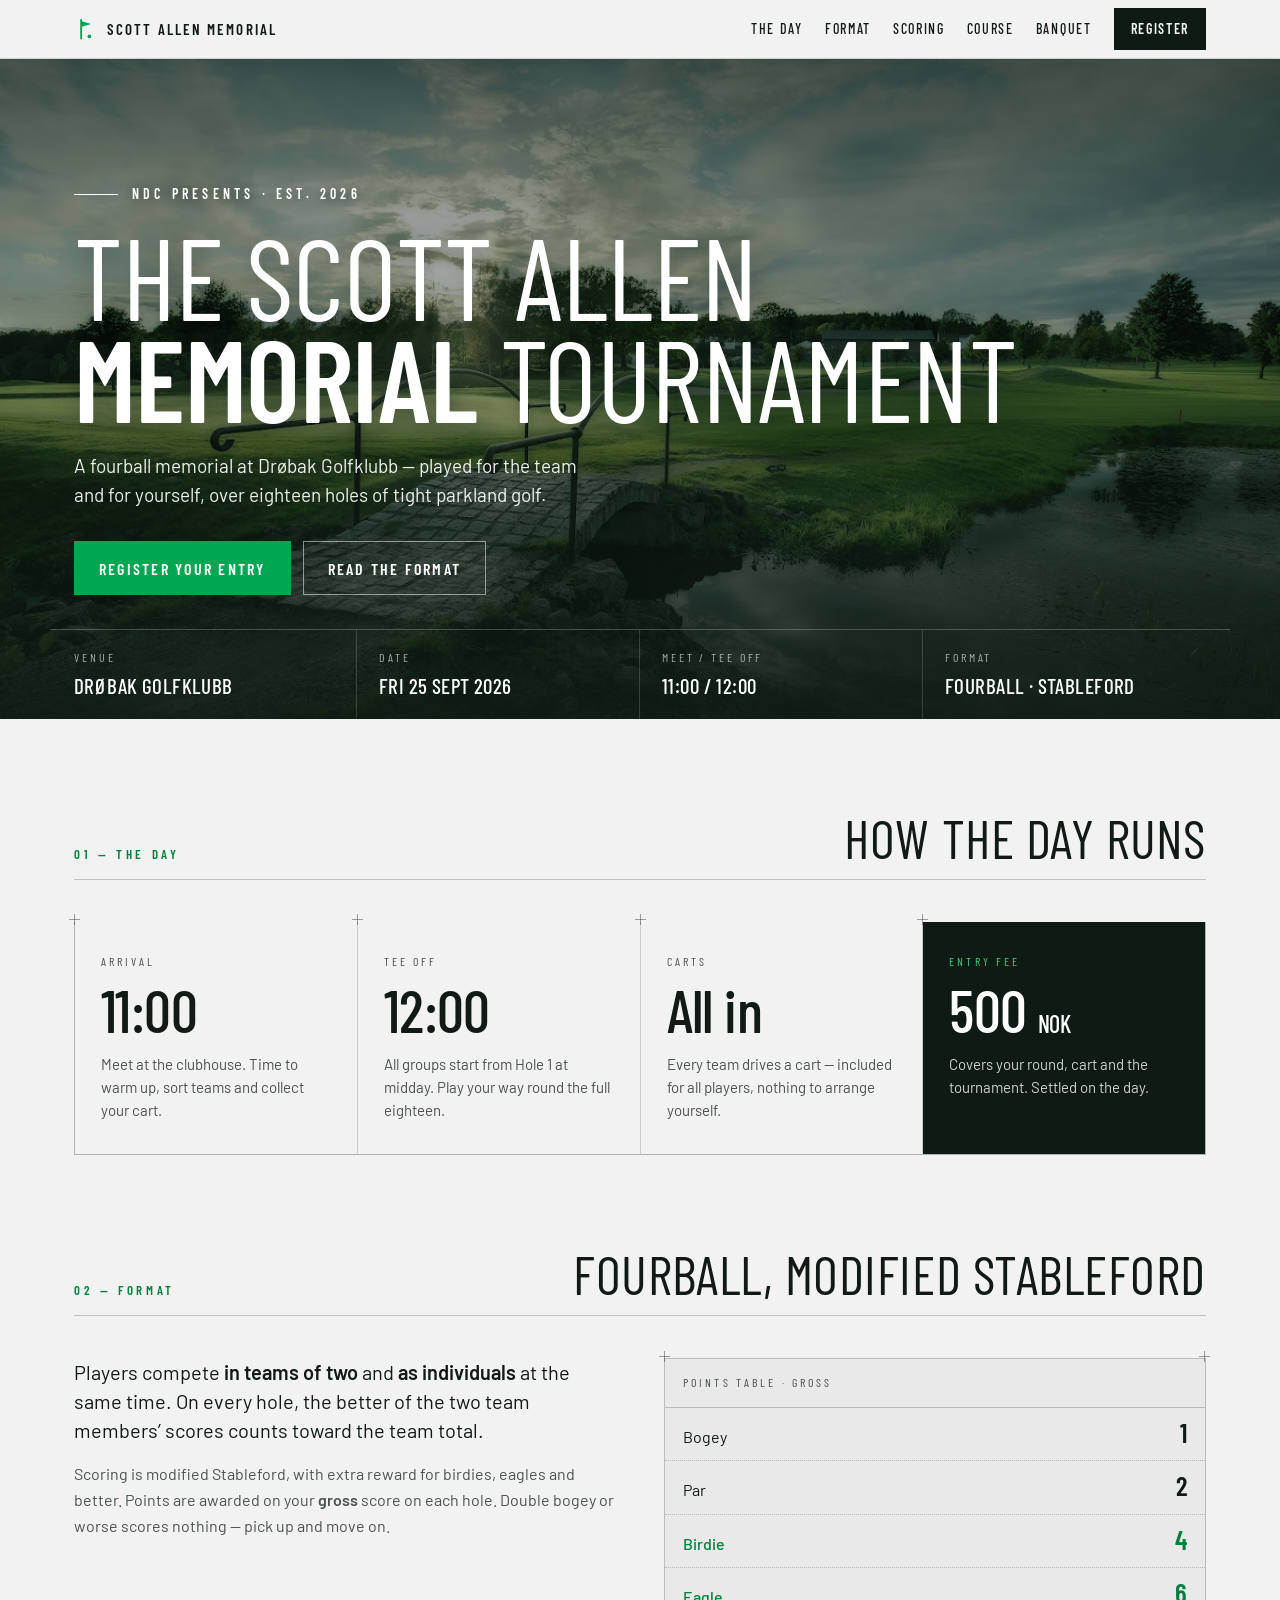
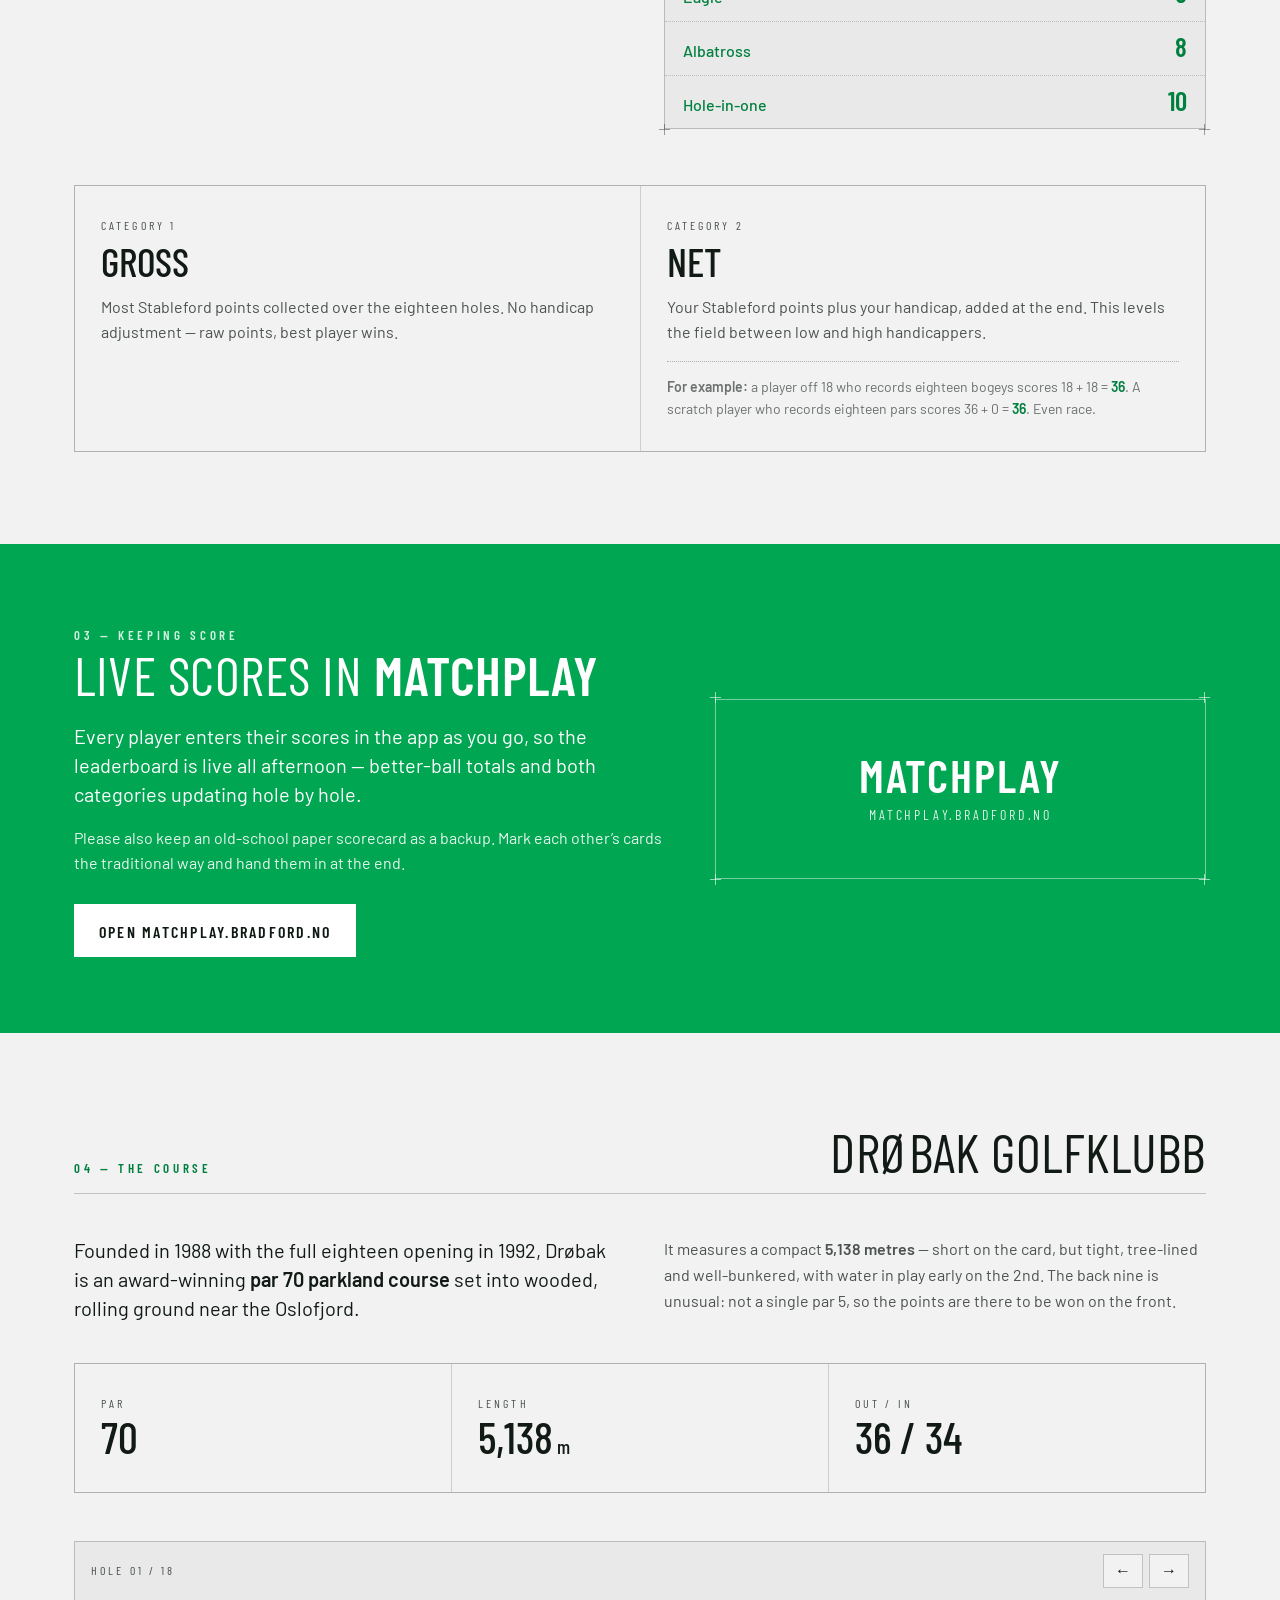
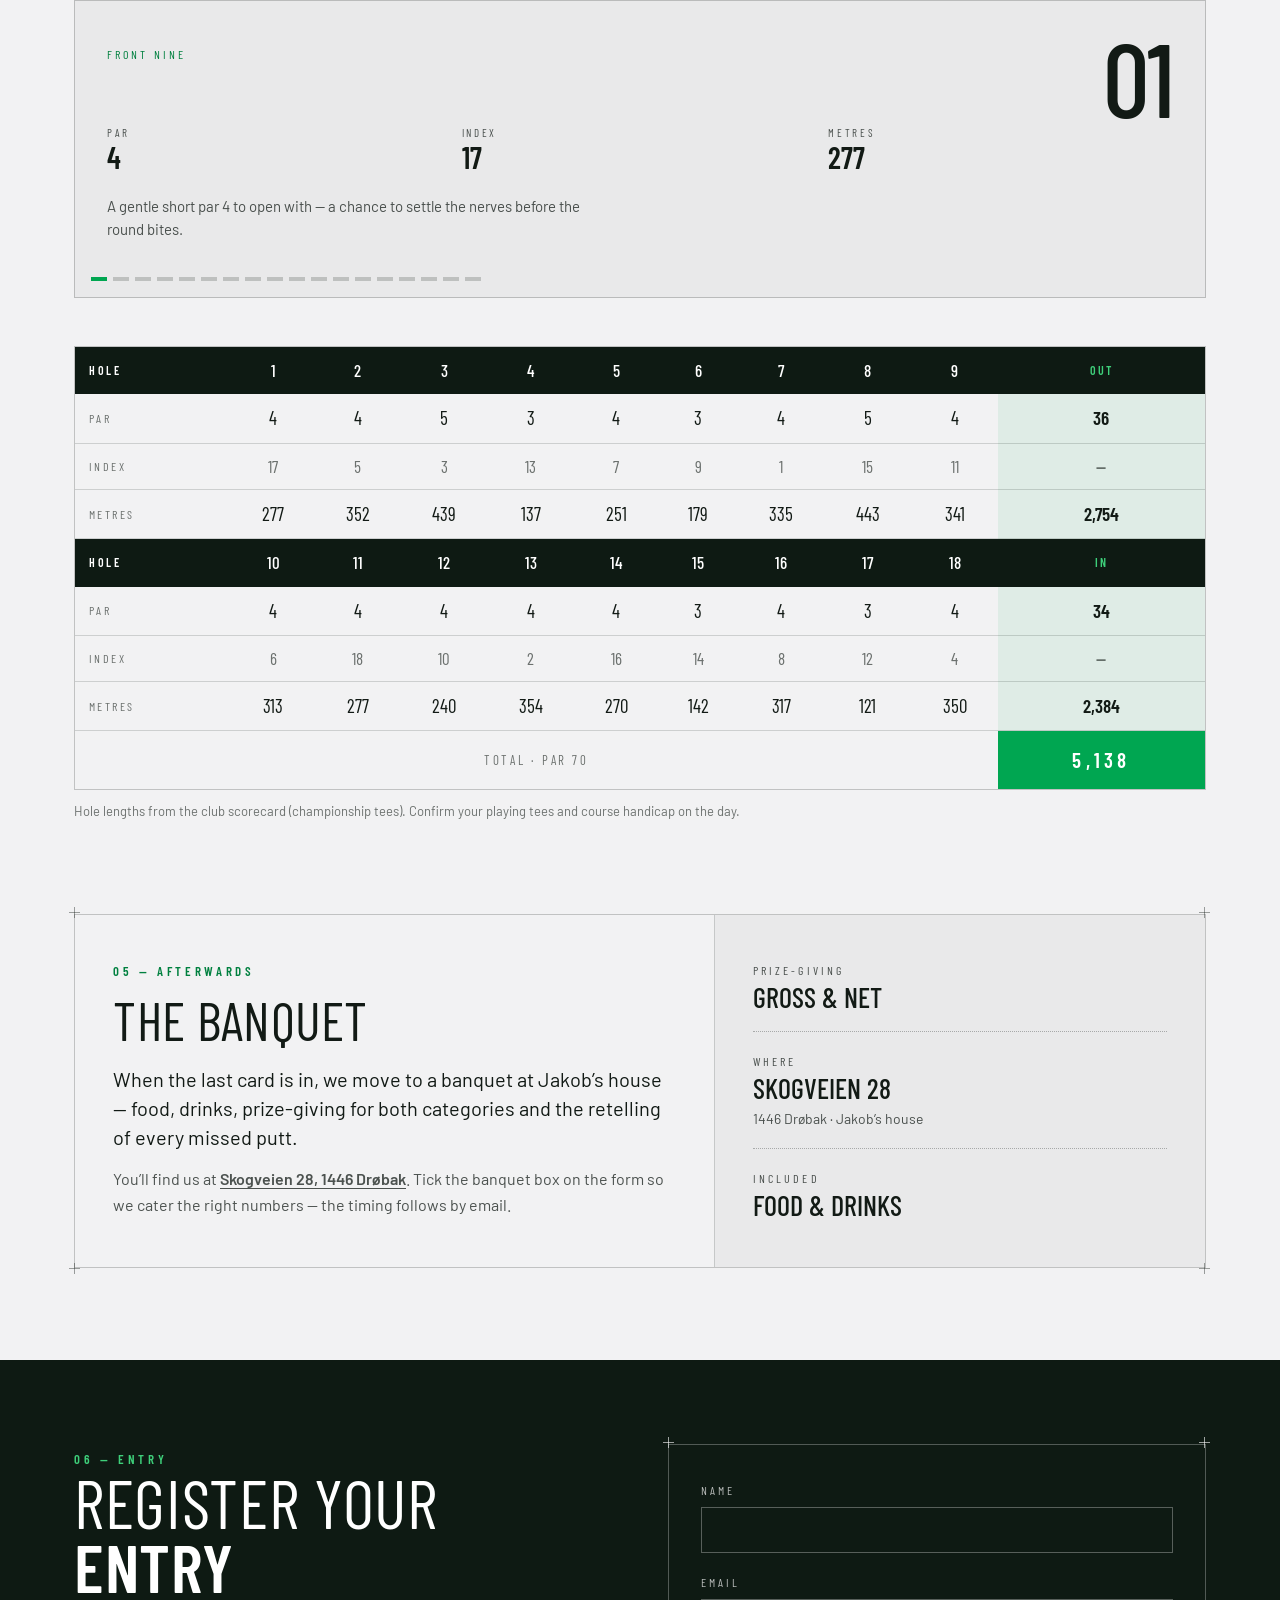
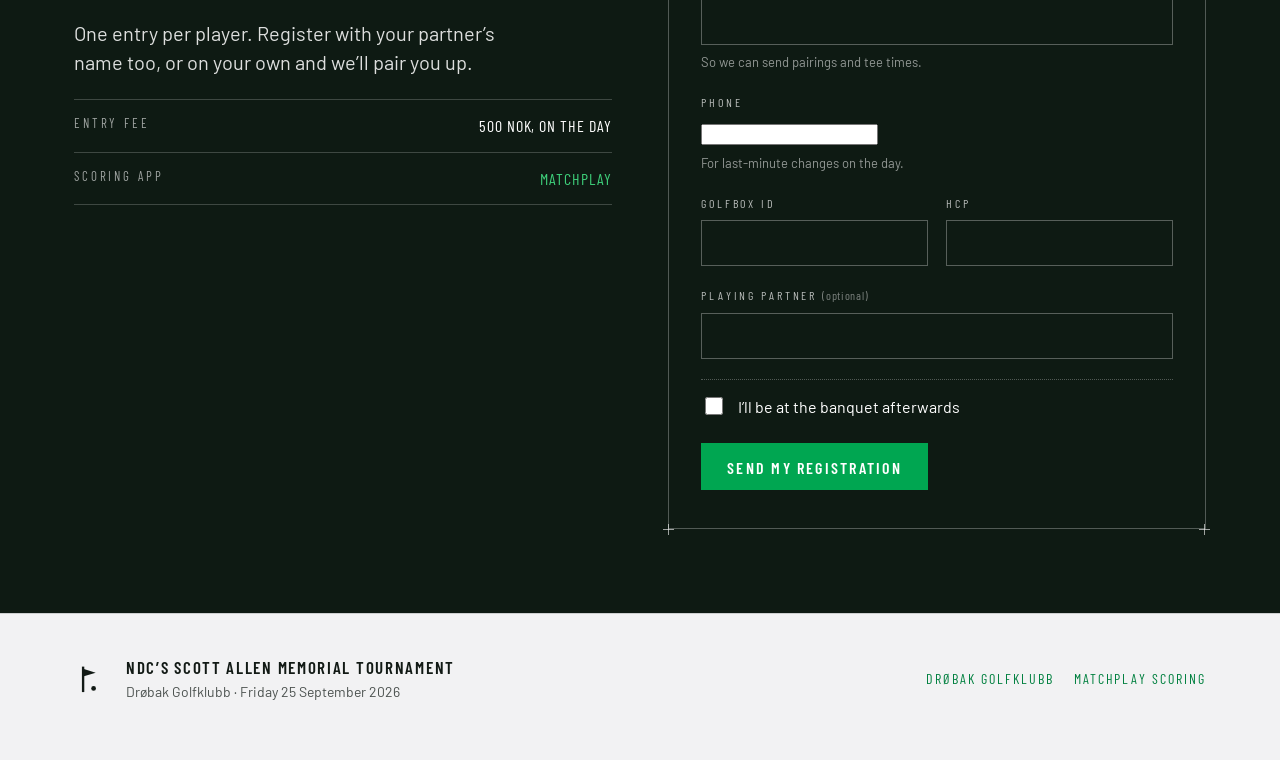
==== commit b9b674ad: "Add phone field to registration; publish banquet address - New required Phone (tel) field between Em" ====
--- a/index.html
+++ b/index.html
@@ -229,11 +229,11 @@
         <span class="sec-num">05 &mdash; Afterwards</span>
         <h2 class="sec-title">The banquet</h2>
         <p class="lead">When the last card is in, we move to a banquet at Jakob&rsquo;s house &mdash; food, drinks, prize-giving for both categories and the retelling of every missed putt.</p>
-        <p>The address and timing go out to everyone who registers. Tick the banquet box on the form so we cater the right numbers.</p>
+        <p>You&rsquo;ll find us at <a href="https://www.google.com/maps/search/?api=1&amp;query=Skogveien+28,+1446+Dr%C3%B8bak" target="_blank" rel="noopener"><strong>Skogveien 28, 1446 Drøbak</strong></a>. Tick the banquet box on the form so we cater the right numbers &mdash; the timing follows by email.</p>
       </div>
       <div class="panel-side">
         <div class="pside-row"><div class="cell-label">Prize-giving</div><div class="pside-val">Gross &amp; Net</div></div>
-        <div class="pside-row"><div class="cell-label">Where</div><div class="pside-val">Jakob&rsquo;s house</div></div>
+        <div class="pside-row"><div class="cell-label">Where</div><div class="pside-val">Skogveien 28</div><div class="pside-sub">1446 Drøbak &middot; Jakob&rsquo;s house</div></div>
         <div class="pside-row"><div class="cell-label">Included</div><div class="pside-val">Food &amp; drinks</div></div>
       </div>
     </div>
@@ -264,7 +264,12 @@
           <div class="field span-2">
             <label for="f-email">Email</label>
             <input id="f-email" name="Email" type="email" required autocomplete="email" />
-            <p class="hint">So we can send pairings, tee times and the banquet address.</p>
+            <p class="hint">So we can send pairings and tee times.</p>
+          </div>
+          <div class="field span-2">
+            <label for="f-phone">Phone</label>
+            <input id="f-phone" name="Phone" type="tel" required autocomplete="tel" />
+            <p class="hint">For last-minute changes on the day.</p>
           </div>
           <div class="field">
             <label for="f-golfbox">GolfBox ID</label>
--- a/styles.css
+++ b/styles.css
@@ -398,6 +398,8 @@
   font-family: var(--cond); font-size: 28px; font-weight: 500; line-height: 1.1;
   text-transform: uppercase; margin-top: 2px;
 }
+.pside-sub { margin-top: 4px; font-size: 14px; color: var(--muted); }
+.pside-val a, .panel-main a { color: inherit; text-decoration: underline; text-underline-offset: 3px; }
 
 /* ---------- Register ---------- */
 .sec-dark { margin-top: 92px; background: var(--ink-2); }
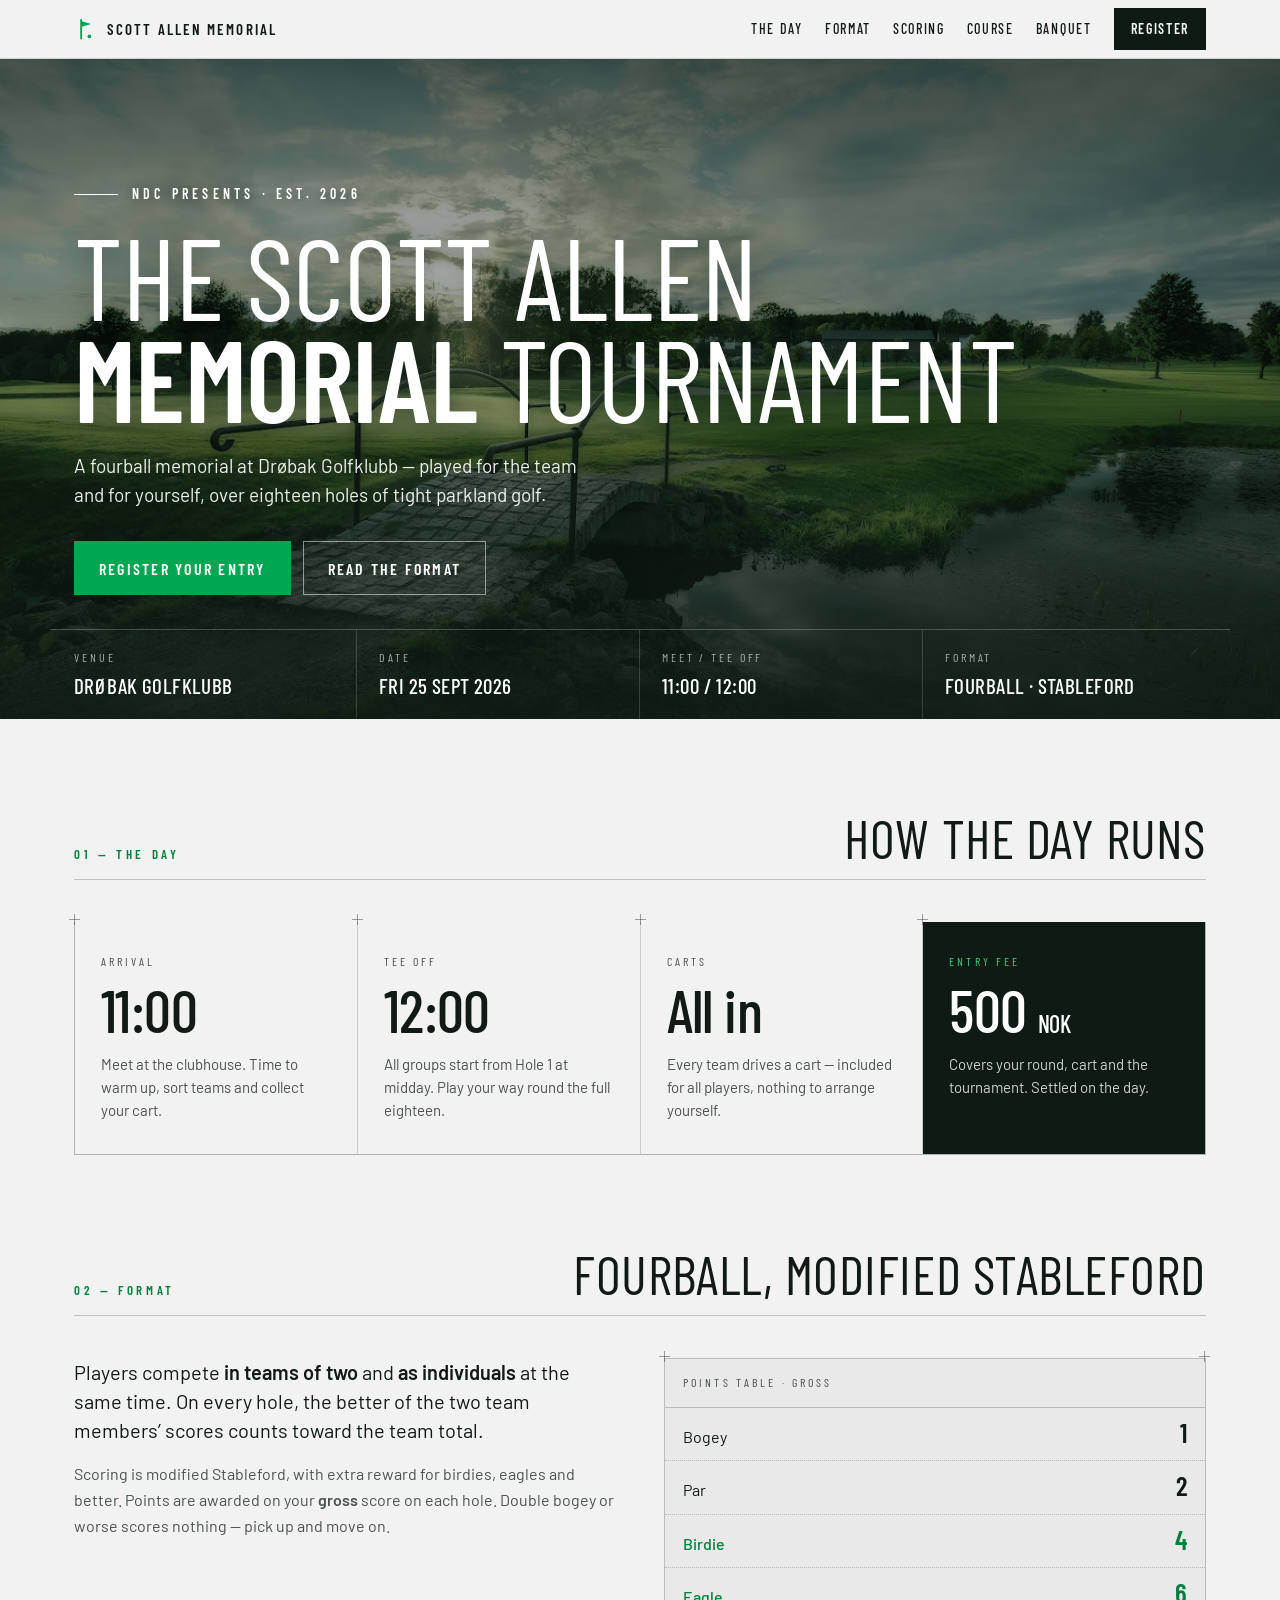
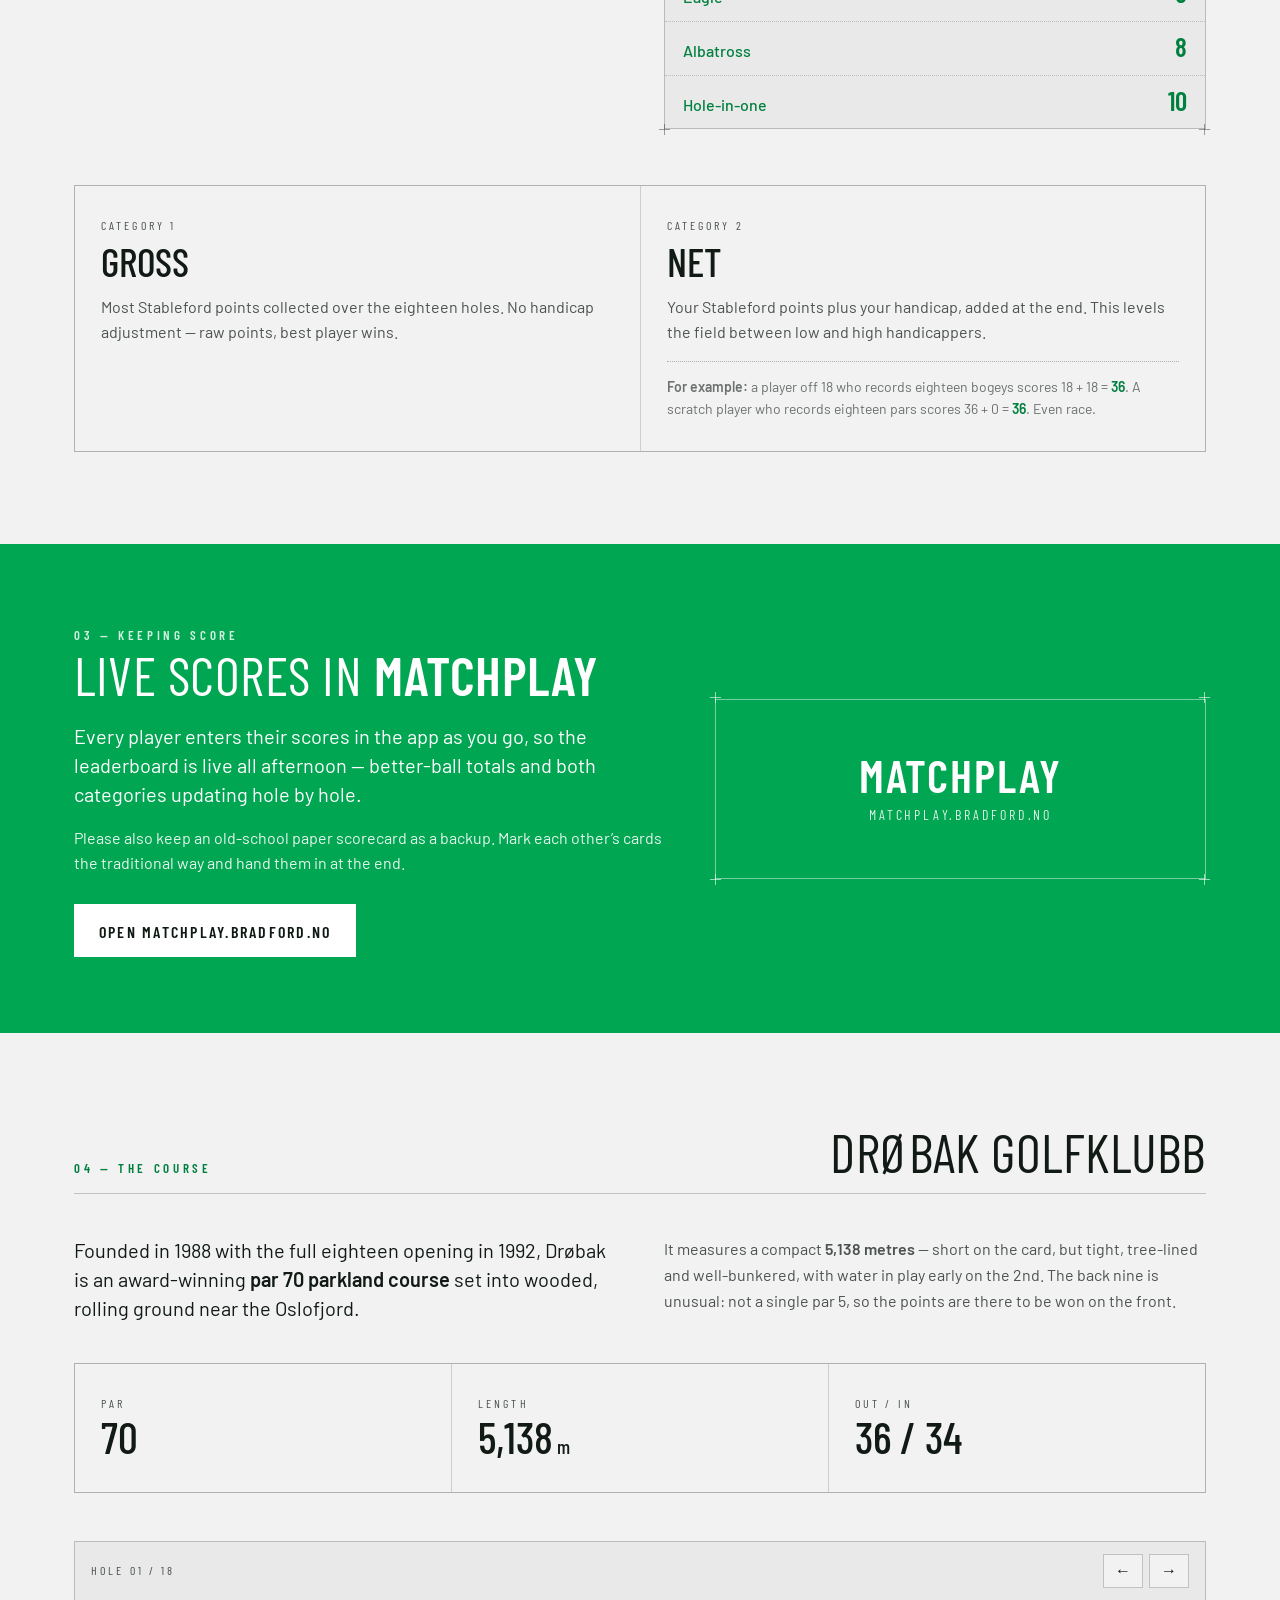
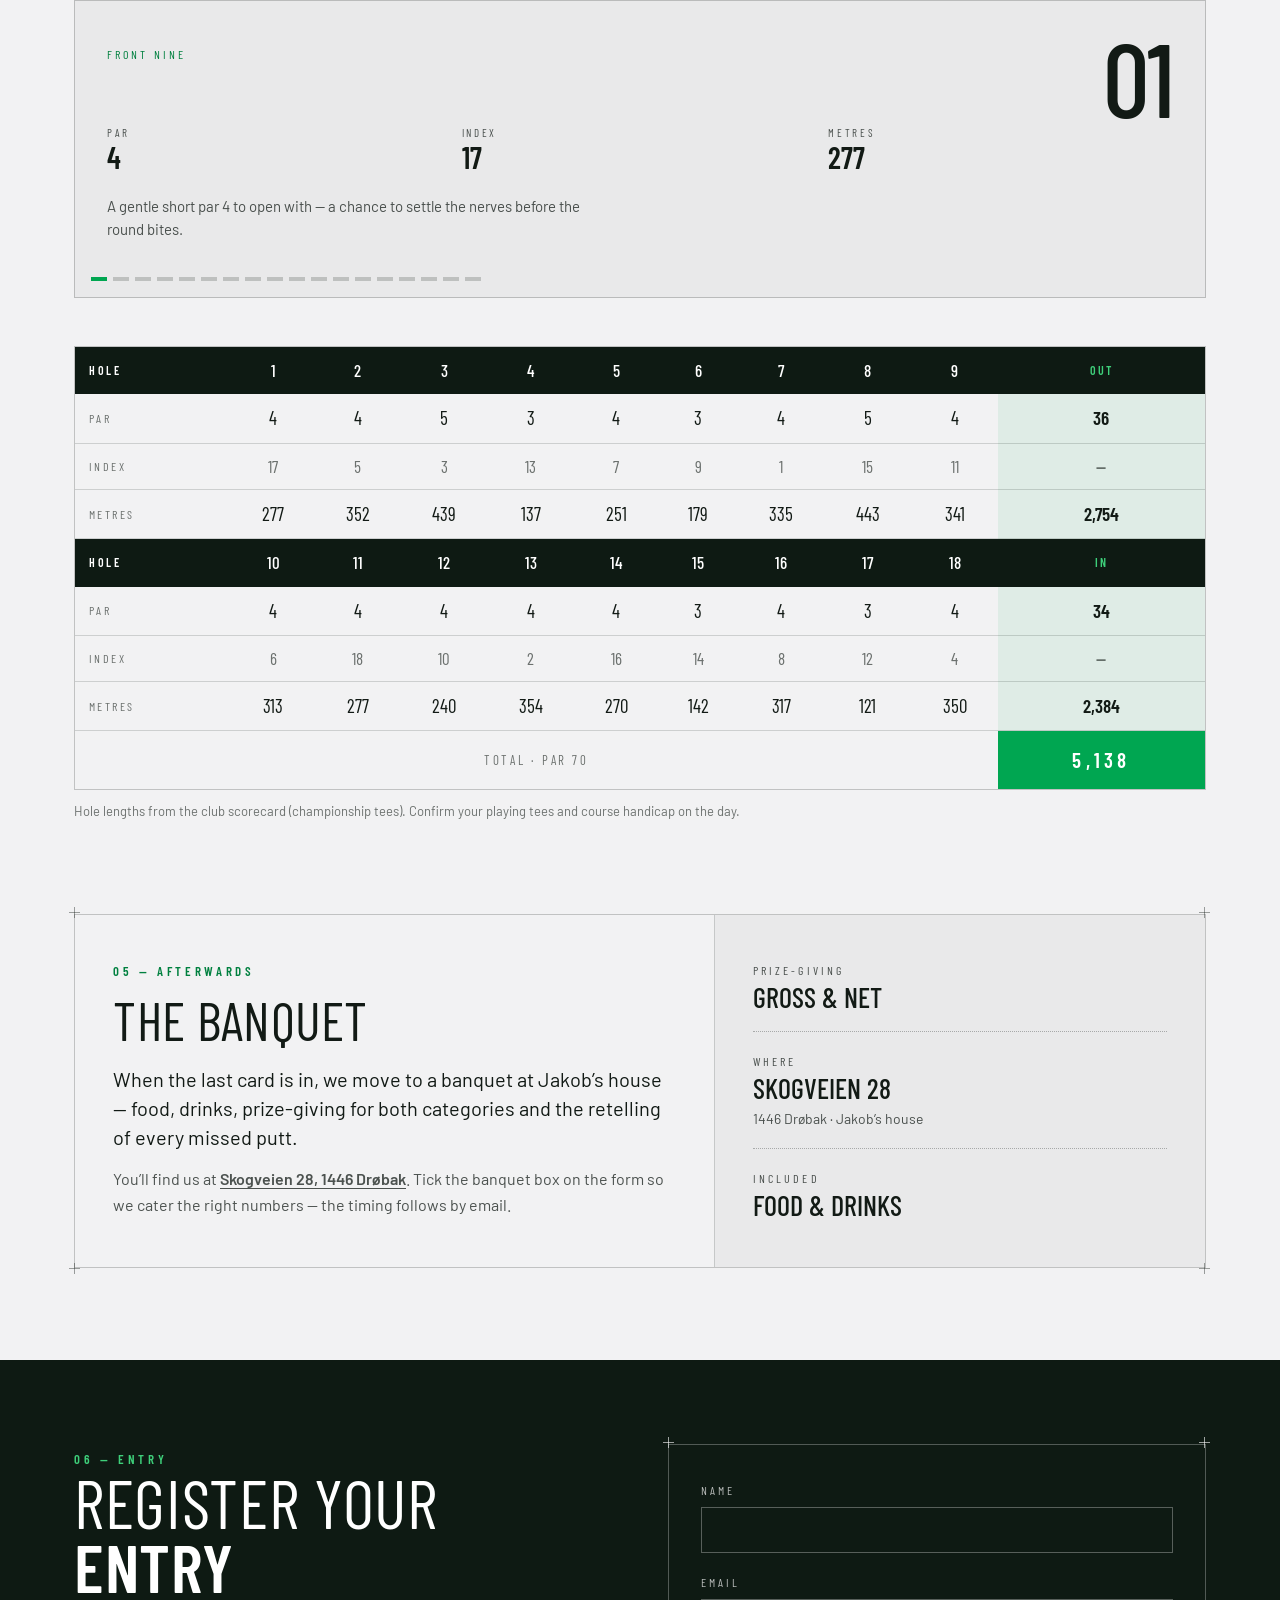
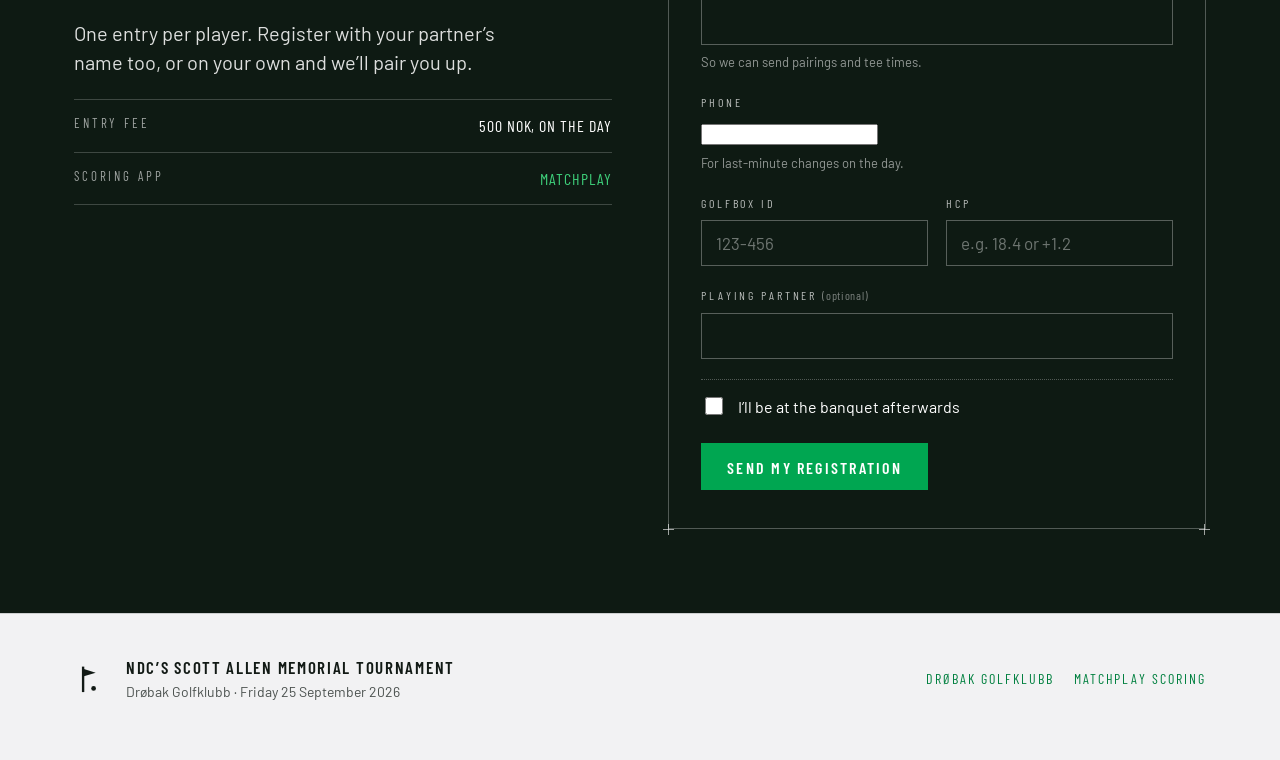
==== commit cb36989f: "Let the form fields use the full keyboard GolfBox ID was inputmode=numeric so mobile keypads hid the" ====
--- a/index.html
+++ b/index.html
@@ -273,11 +273,11 @@
           </div>
           <div class="field">
             <label for="f-golfbox">GolfBox ID</label>
-            <input id="f-golfbox" name="Golfbox ID" type="text" required inputmode="numeric" />
+            <input id="f-golfbox" name="Golfbox ID" type="text" required autocomplete="off" placeholder="123-456" />
           </div>
           <div class="field">
             <label for="f-hcp">HCP</label>
-            <input id="f-hcp" name="HCP" type="number" step="0.1" min="-10" max="54" required />
+            <input id="f-hcp" name="HCP" type="text" inputmode="text" required autocomplete="off" placeholder="e.g. 18.4 or +1.2" />
           </div>
           <div class="field span-2">
             <label for="f-partner">Playing partner <span class="opt">(optional)</span></label>
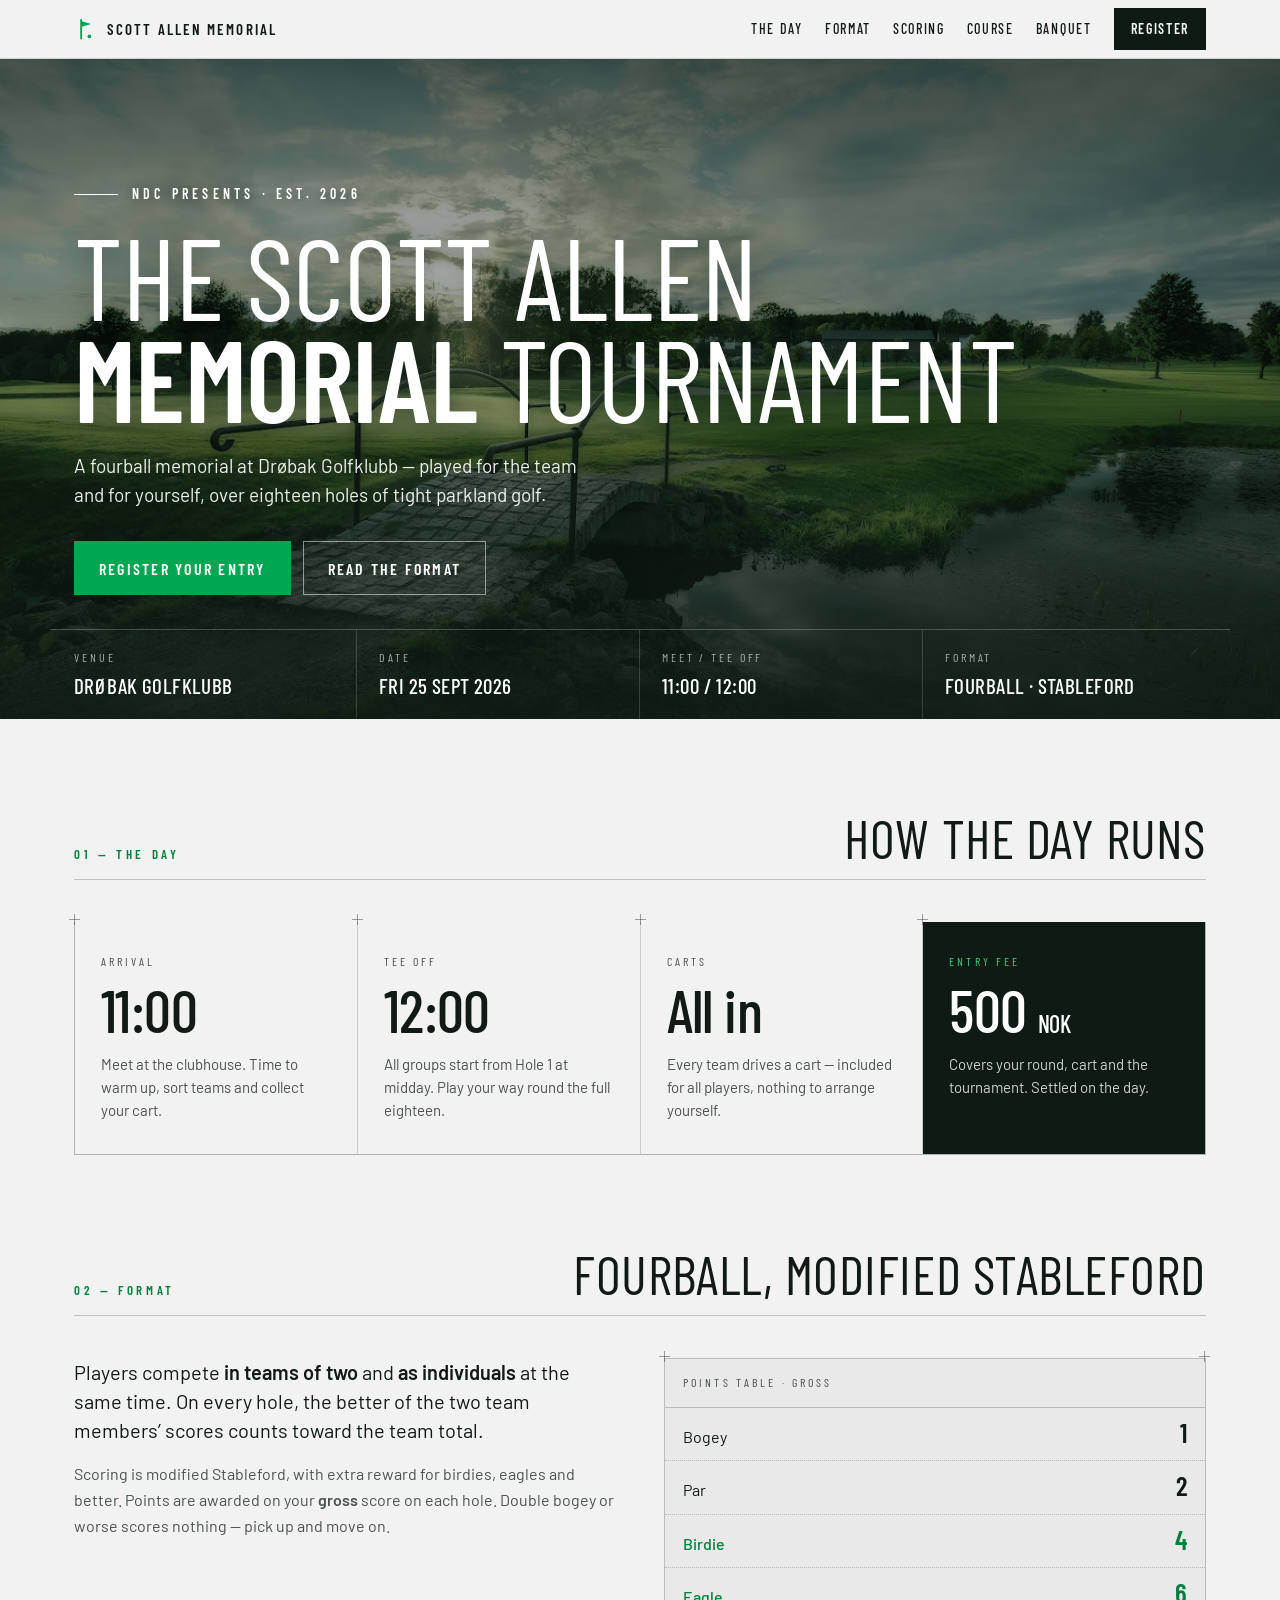
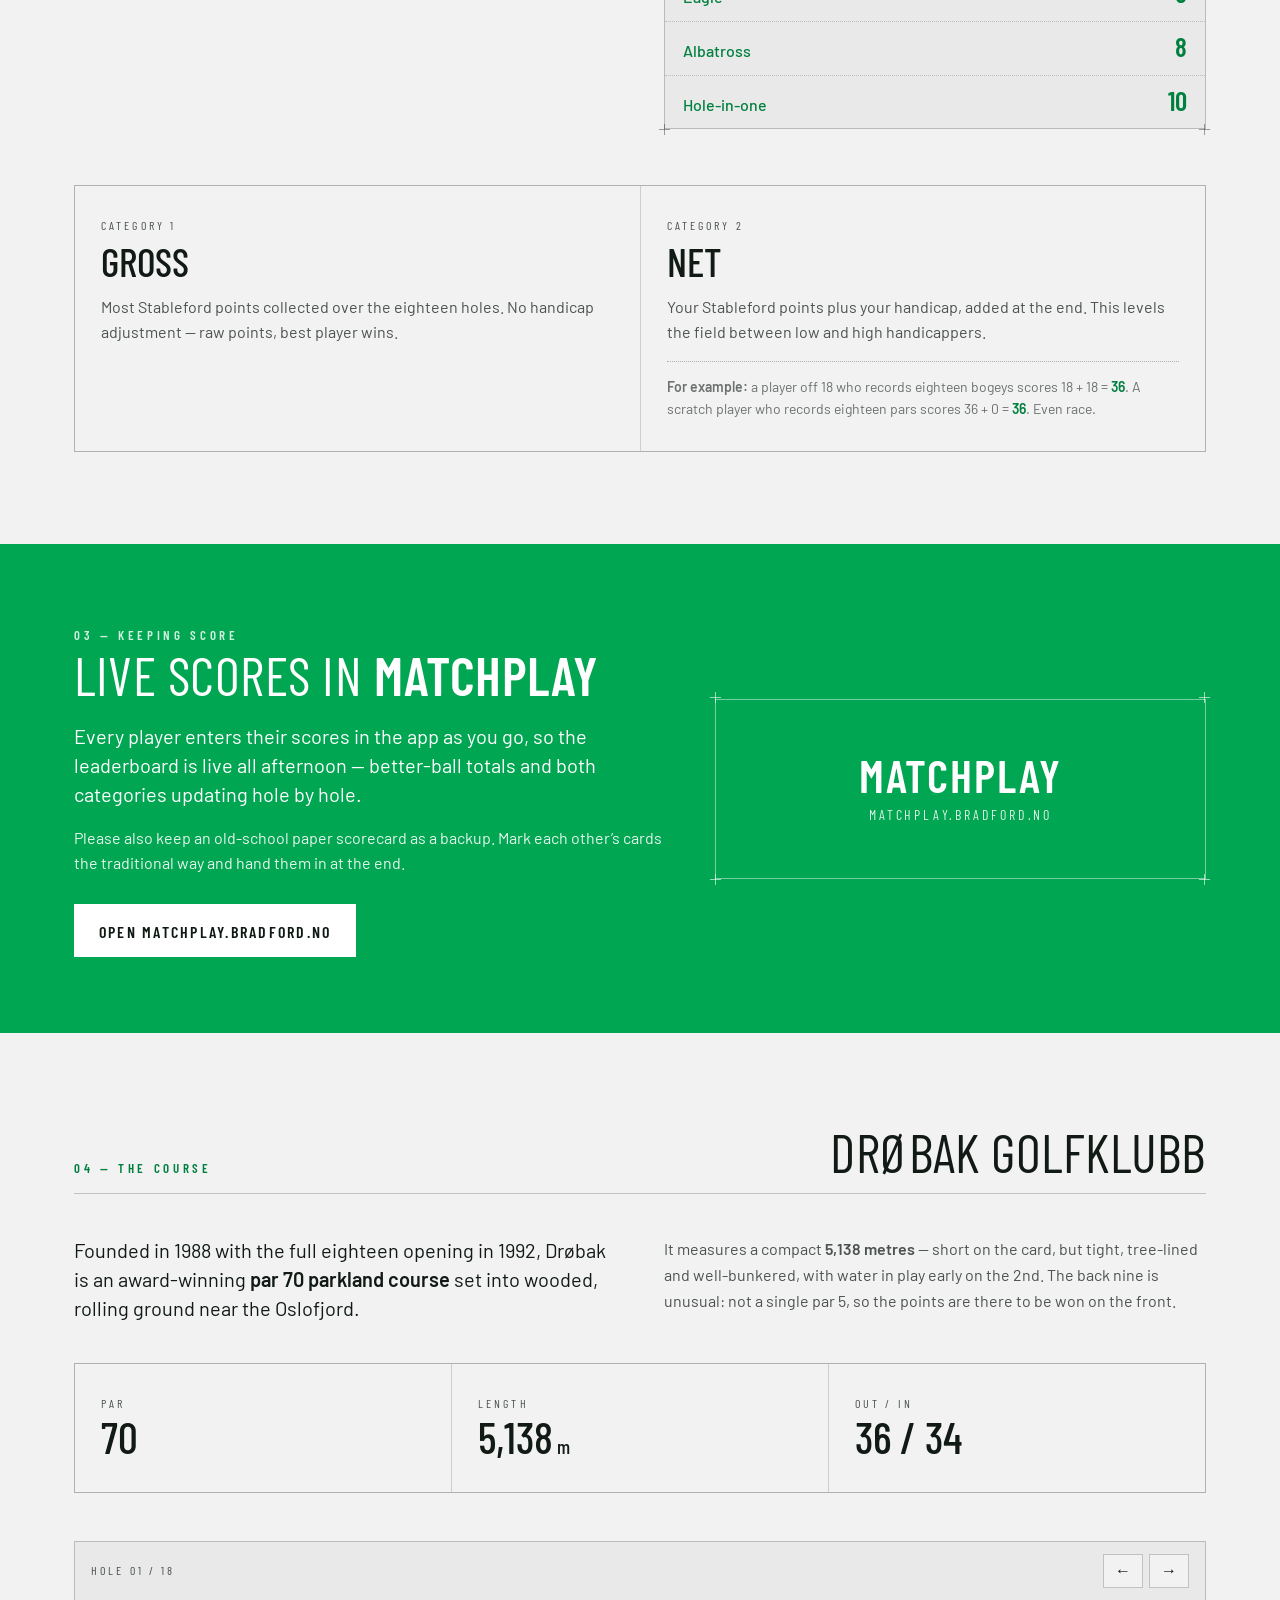
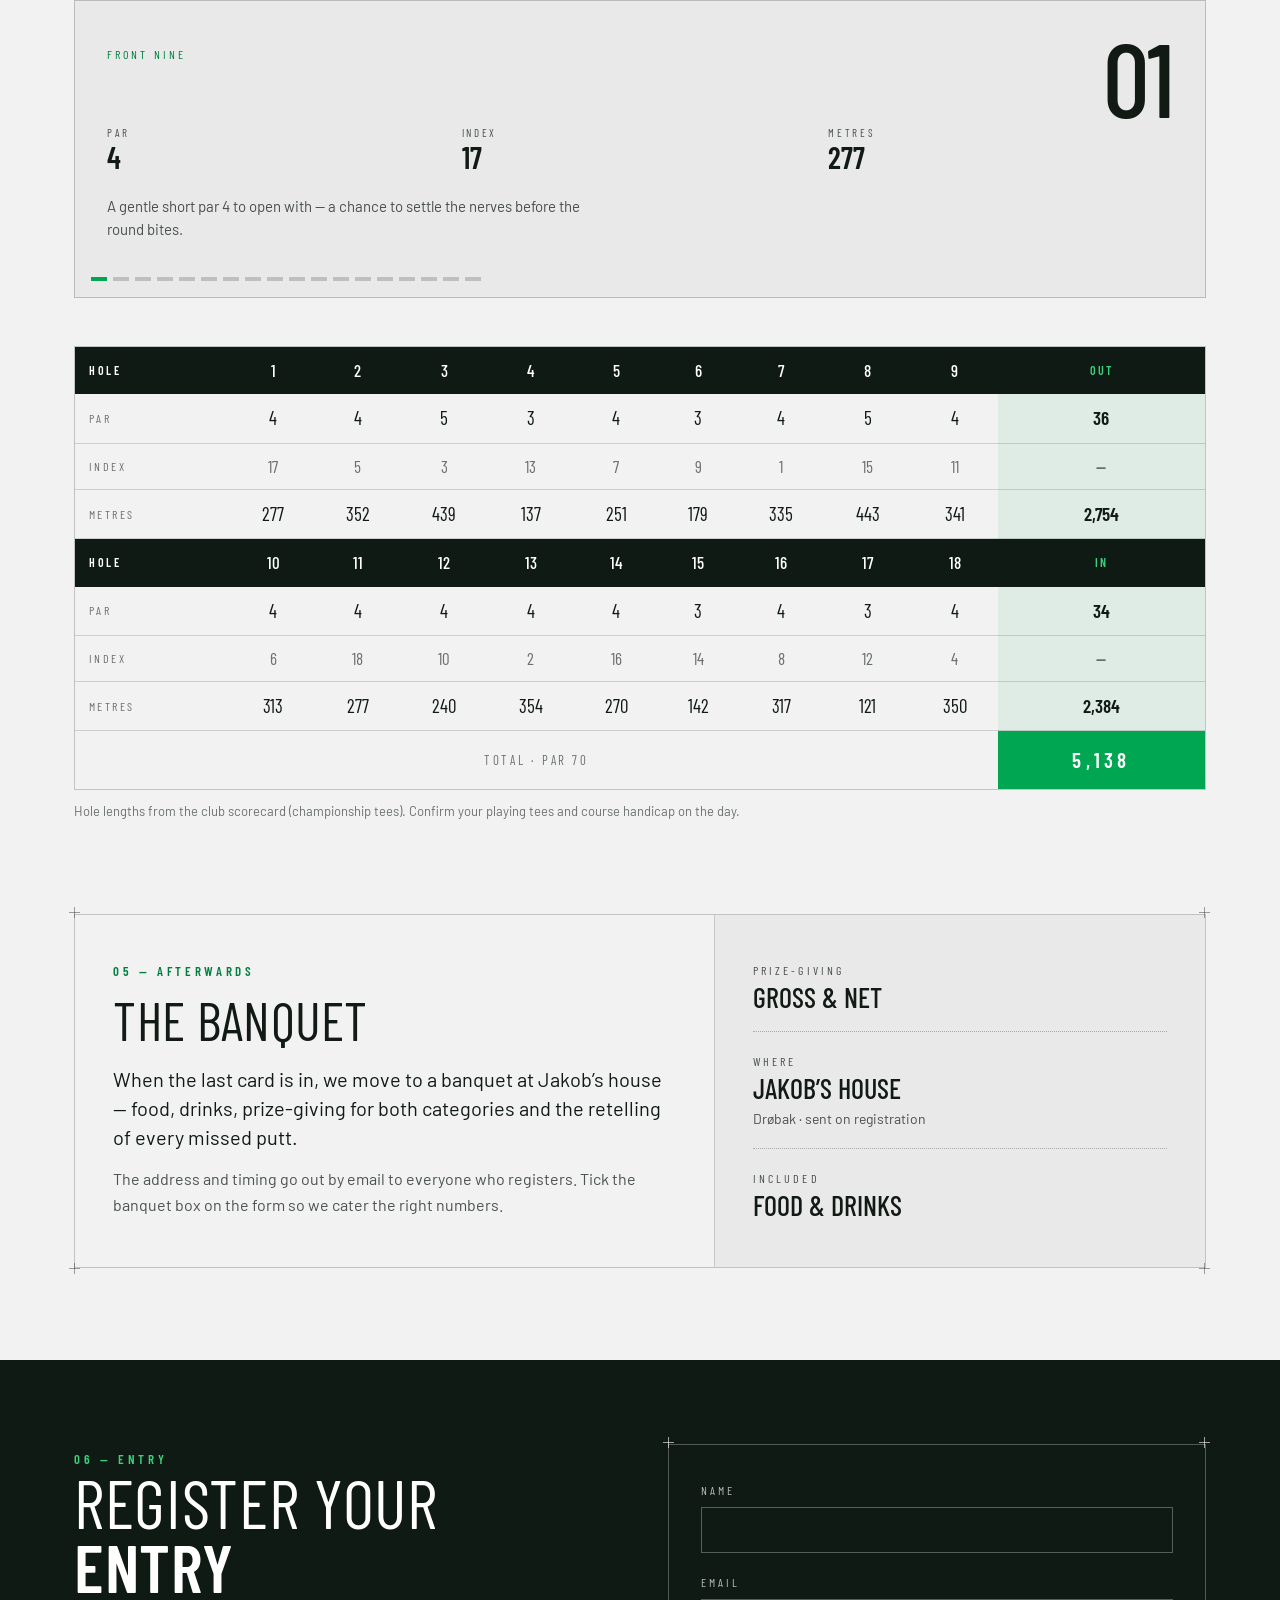
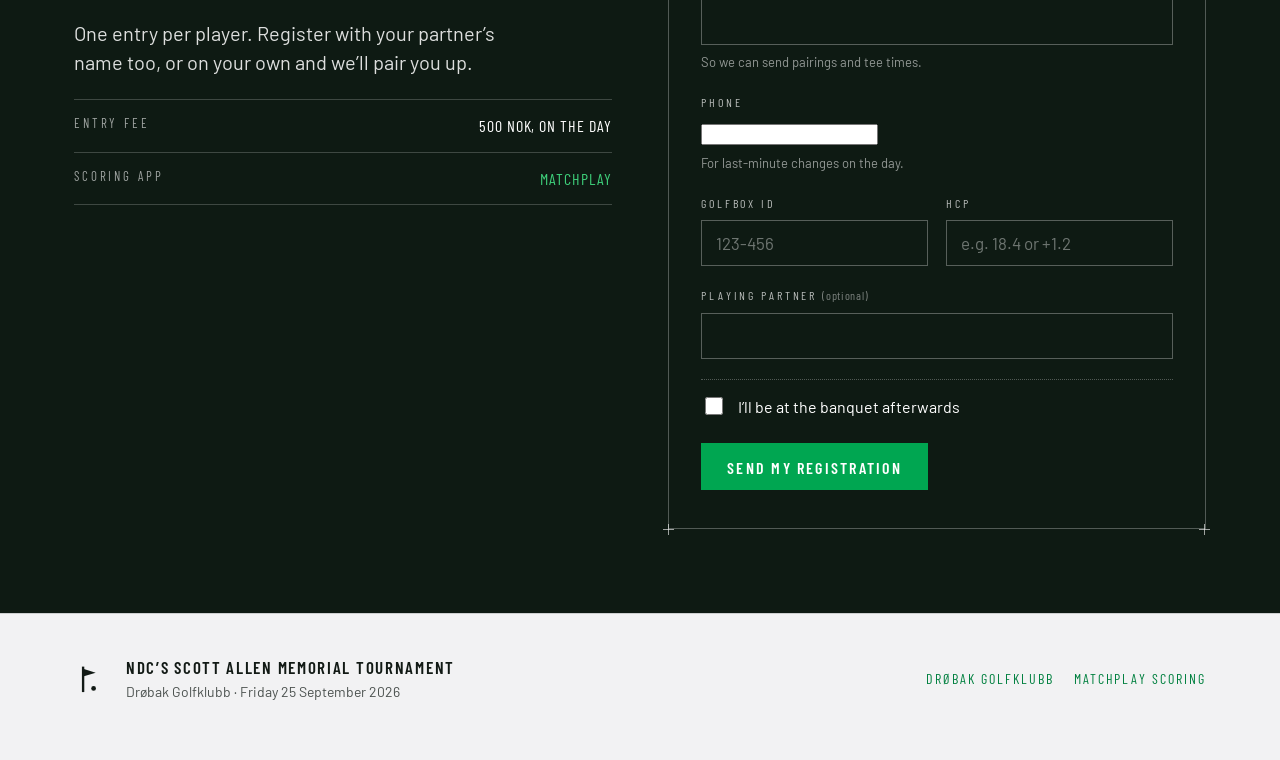
==== commit e798027e: "Hide banquet address again Back to "address sent by email on registration"; removes Skogveien 28 and" ====
--- a/index.html
+++ b/index.html
@@ -229,11 +229,11 @@
         <span class="sec-num">05 &mdash; Afterwards</span>
         <h2 class="sec-title">The banquet</h2>
         <p class="lead">When the last card is in, we move to a banquet at Jakob&rsquo;s house &mdash; food, drinks, prize-giving for both categories and the retelling of every missed putt.</p>
-        <p>You&rsquo;ll find us at <a href="https://www.google.com/maps/search/?api=1&amp;query=Skogveien+28,+1446+Dr%C3%B8bak" target="_blank" rel="noopener"><strong>Skogveien 28, 1446 Drøbak</strong></a>. Tick the banquet box on the form so we cater the right numbers &mdash; the timing follows by email.</p>
+        <p>The address and timing go out by email to everyone who registers. Tick the banquet box on the form so we cater the right numbers.</p>
       </div>
       <div class="panel-side">
         <div class="pside-row"><div class="cell-label">Prize-giving</div><div class="pside-val">Gross &amp; Net</div></div>
-        <div class="pside-row"><div class="cell-label">Where</div><div class="pside-val">Skogveien 28</div><div class="pside-sub">1446 Drøbak &middot; Jakob&rsquo;s house</div></div>
+        <div class="pside-row"><div class="cell-label">Where</div><div class="pside-val">Jakob&rsquo;s house</div><div class="pside-sub">Drøbak &middot; sent on registration</div></div>
         <div class="pside-row"><div class="cell-label">Included</div><div class="pside-val">Food &amp; drinks</div></div>
       </div>
     </div>
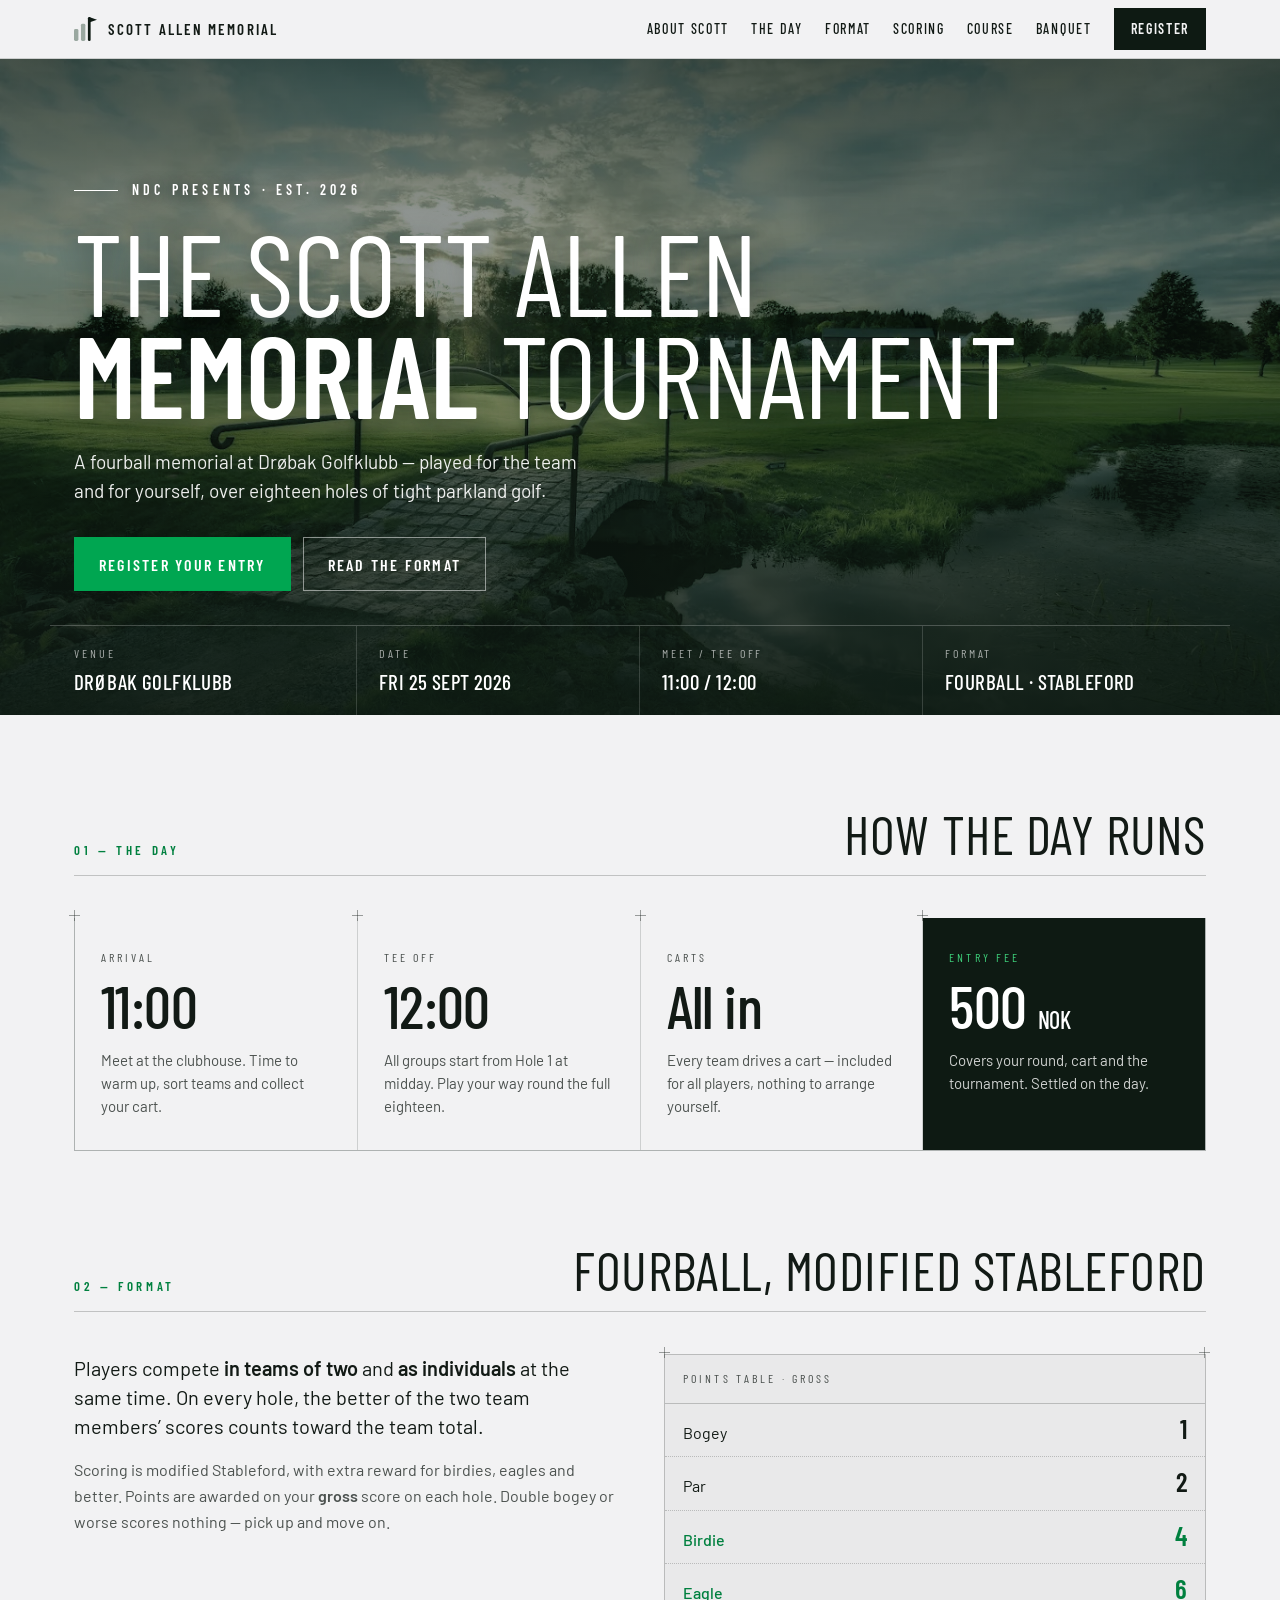
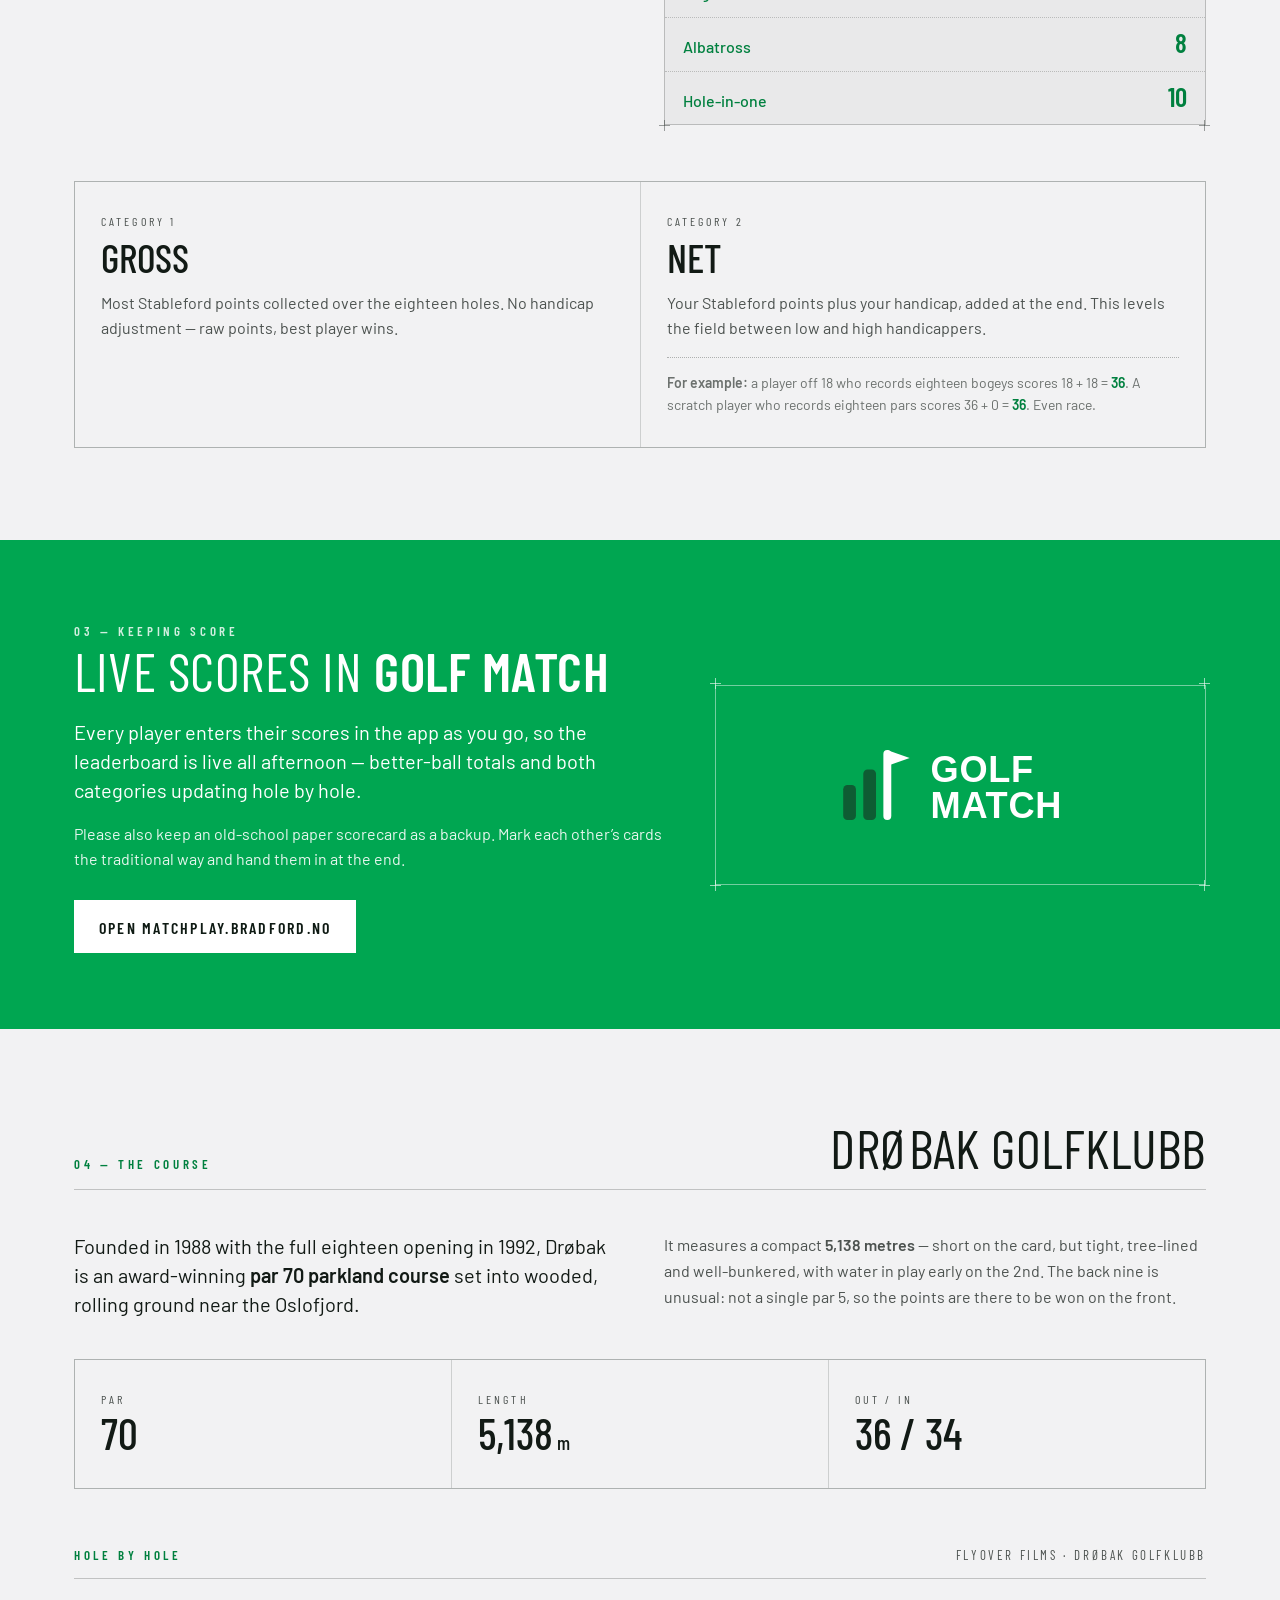
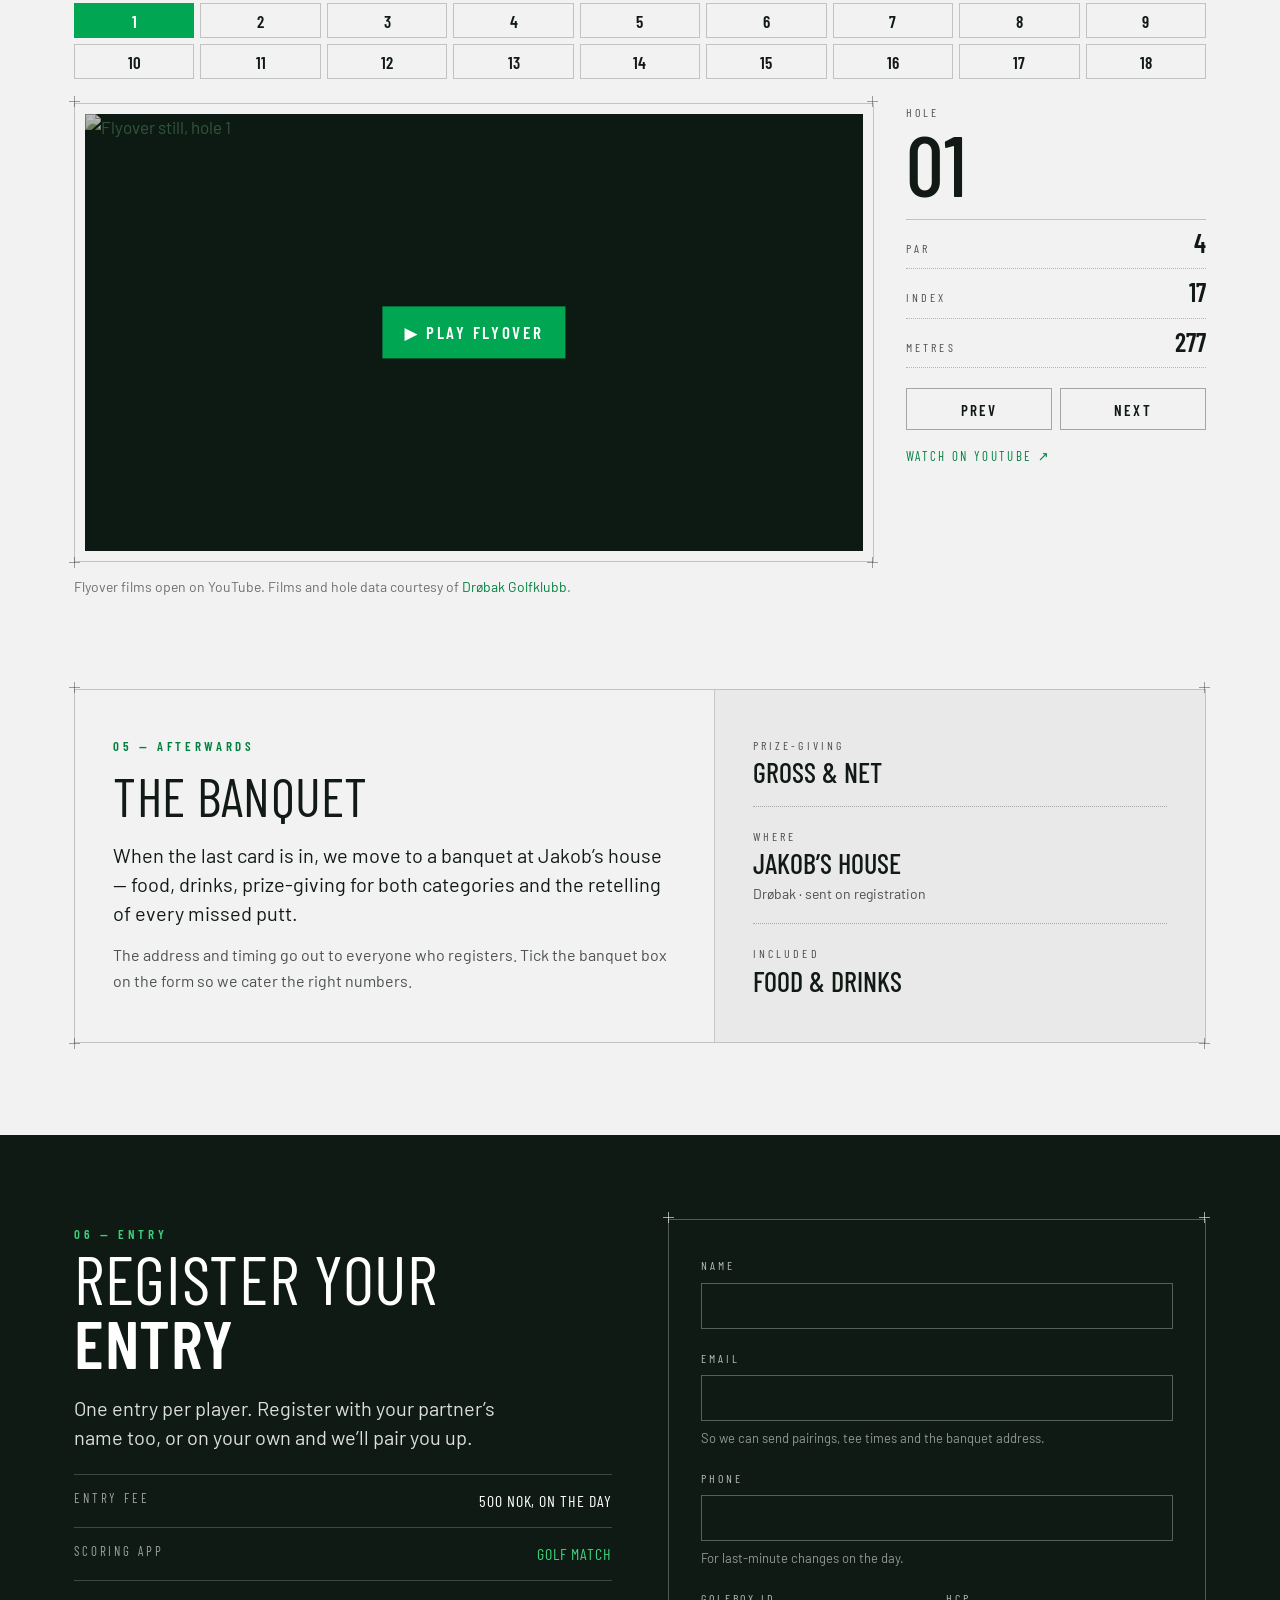
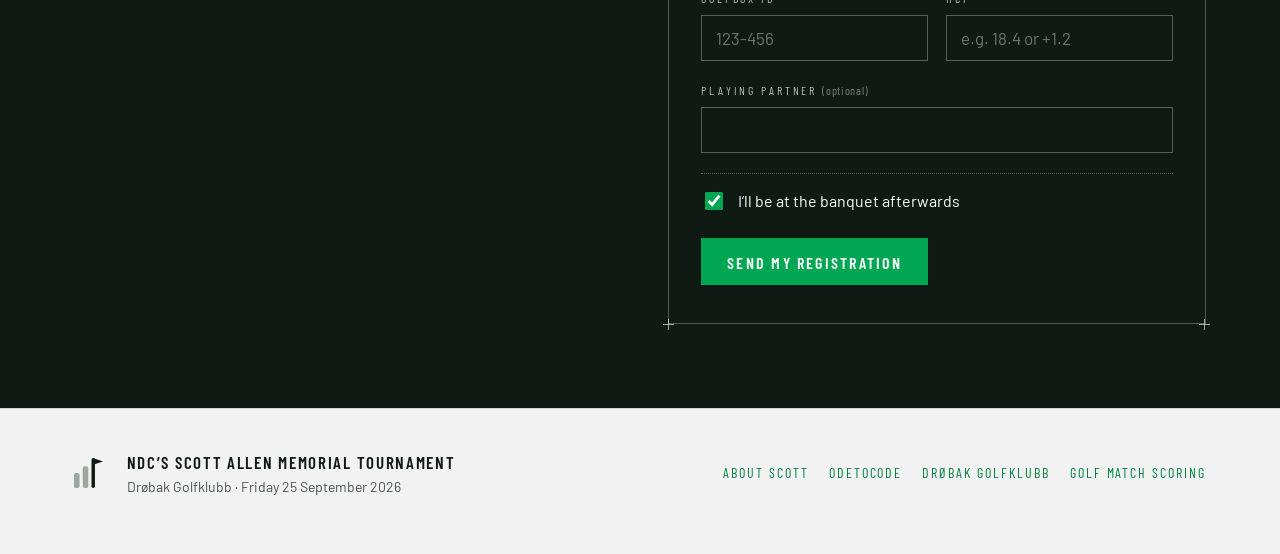
==== commit 3bad95fa: "Split out About Scott page; swap scorecard for flyover films - New about.html: In Memoriam, "back to" ====
--- a/index.html
+++ b/index.html
@@ -11,27 +11,19 @@
 <link rel="preconnect" href="https://fonts.googleapis.com" />
 <link rel="preconnect" href="https://fonts.gstatic.com" crossorigin />
 <link href="https://fonts.googleapis.com/css2?family=Barlow+Condensed:wght@400;500;600&family=Barlow:wght@400;500;600;700&display=swap" rel="stylesheet" />
-<link rel="icon" type="image/svg+xml" href="data:image/svg+xml,%3Csvg xmlns='http://www.w3.org/2000/svg' viewBox='0 0 40 40'%3E%3Crect width='40' height='40' fill='%230e1a13'/%3E%3Cpath d='M14 7v26' stroke='%2300a651' stroke-width='3'/%3E%3Cpath d='M14 8l16 5-16 5z' fill='%2300a651'/%3E%3C/svg%3E" />
+<link rel="icon" href="assets/brand/favicon.svg" type="image/svg+xml" />
 <link rel="stylesheet" href="styles.css" />
 </head>
 <body>
 
-<!-- reusable mark -->
-<svg width="0" height="0" style="position:absolute" aria-hidden="true">
-  <symbol id="mark" viewBox="0 0 40 40">
-    <path d="M13 4v33" stroke="currentColor" stroke-width="3.4" stroke-linecap="square" />
-    <path d="M13 5.5l18 5.5-18 5.5z" fill="currentColor" />
-    <circle cx="28" cy="33.5" r="3.4" fill="currentColor" />
-  </symbol>
-</svg>
-
 <header class="nav">
   <div class="nav-inner">
     <a class="brand" href="#top">
-      <svg class="brand-mark"><use href="#mark" /></svg>
+      <img class="brand-mark" src="assets/brand/mark-ink.svg" alt="" />
       <span class="brand-name">Scott&nbsp;Allen Memorial</span>
     </a>
     <nav class="nav-links">
+      <a href="about.html">About Scott</a>
       <a href="#day">The Day</a>
       <a href="#format">Format</a>
       <a href="#scoring">Scoring</a>
@@ -46,7 +38,7 @@
 
   <!-- HERO -->
   <section class="hero">
-    <div class="hero-media" role="img" aria-label="Drøbak Golfklubb"></div>
+    <img class="hero-media" src="assets/drobak-golf.webp" alt="The stone footbridge over the creek at Drøbak Golfklubb at sunset" />
     <div class="hero-tint" aria-hidden="true"></div>
     <div class="hero-scrim" aria-hidden="true"></div>
 
@@ -154,14 +146,13 @@
     <div class="green-inner">
       <div class="green-text">
         <span class="sec-num light">03 &mdash; Keeping score</span>
-        <h2 class="sec-title light">Live scores in <span class="fw">MatchPlay</span></h2>
+        <h2 class="sec-title light">Live scores in <span class="fw">Golf Match</span></h2>
         <p class="lead light">Every player enters their scores in the app as you go, so the leaderboard is live all afternoon &mdash; better-ball totals and both categories updating hole by hole.</p>
         <p class="light-dim">Please also keep an old-school paper scorecard as a backup. Mark each other&rsquo;s cards the traditional way and hand them in at the end.</p>
         <a class="btn btn-white" href="https://matchplay.bradford.no" target="_blank" rel="noopener">Open matchplay.bradford.no</a>
       </div>
       <div class="green-box"><span class="plus light"></span><span class="plus plus-tr light"></span><span class="plus plus-bl light"></span><span class="plus plus-br light"></span>
-        <span class="app-mark">MatchPlay</span>
-        <span class="app-url">matchplay.bradford.no</span>
+        <img src="assets/brand/lockup-on-green.svg" alt="Golf Match" class="app-lockup" />
       </div>
     </div>
   </section>
@@ -184,42 +175,41 @@
       <div class="cell"><div class="cell-label">Out / In</div><div class="st-value">36 / 34</div></div>
     </div>
 
-    <!-- Hole-by-hole carousel -->
-    <div class="carousel" id="holeCarousel" aria-roledescription="carousel" aria-label="Drøbak Golfklubb hole by hole">
-      <div class="car-bar">
-        <span class="car-count" id="carCount">Hole 01 / 18</span>
-        <div class="car-navb">
-          <button class="car-btn car-prev" type="button" aria-label="Previous hole">&larr;</button>
-          <button class="car-btn car-next" type="button" aria-label="Next hole">&rarr;</button>
-        </div>
-      </div>
-      <div class="car-viewport">
-        <div class="car-track" id="carTrack"><!-- slides injected by script.js --></div>
-      </div>
-      <div class="car-dots" id="carDots" aria-hidden="true"></div>
-    </div>
-
-    <!-- Full scorecard -->
-    <div class="scorecard-wrap">
-      <table class="scorecard">
-        <tbody>
-          <tr class="sc-holes">
-            <th>Hole</th><th>1</th><th>2</th><th>3</th><th>4</th><th>5</th><th>6</th><th>7</th><th>8</th><th>9</th><th class="sc-tot">Out</th>
-          </tr>
-          <tr><td class="sc-row">Par</td><td>4</td><td>4</td><td>5</td><td>3</td><td>4</td><td>3</td><td>4</td><td>5</td><td>4</td><td class="sc-sum">36</td></tr>
-          <tr><td class="sc-row">Index</td><td class="dim">17</td><td class="dim">5</td><td class="dim">3</td><td class="dim">13</td><td class="dim">7</td><td class="dim">9</td><td class="dim">1</td><td class="dim">15</td><td class="dim">11</td><td class="sc-sum dim">&mdash;</td></tr>
-          <tr><td class="sc-row">Metres</td><td>277</td><td>352</td><td>439</td><td>137</td><td>251</td><td>179</td><td>335</td><td>443</td><td>341</td><td class="sc-sum">2,754</td></tr>
-          <tr class="sc-holes">
-            <th>Hole</th><th>10</th><th>11</th><th>12</th><th>13</th><th>14</th><th>15</th><th>16</th><th>17</th><th>18</th><th class="sc-tot">In</th>
-          </tr>
-          <tr><td class="sc-row">Par</td><td>4</td><td>4</td><td>4</td><td>4</td><td>4</td><td>3</td><td>4</td><td>3</td><td>4</td><td class="sc-sum">34</td></tr>
-          <tr><td class="sc-row">Index</td><td class="dim">6</td><td class="dim">18</td><td class="dim">10</td><td class="dim">2</td><td class="dim">16</td><td class="dim">14</td><td class="dim">8</td><td class="dim">12</td><td class="dim">4</td><td class="sc-sum dim">&mdash;</td></tr>
-          <tr><td class="sc-row">Metres</td><td>313</td><td>277</td><td>240</td><td>354</td><td>270</td><td>142</td><td>317</td><td>121</td><td>350</td><td class="sc-sum">2,384</td></tr>
-          <tr class="sc-total"><td colspan="10">Total &middot; Par 70</td><td class="sc-grand">5,138</td></tr>
-        </tbody>
-      </table>
-    </div>
-    <p class="foot-note">Hole lengths from the club scorecard (championship tees). Confirm your playing tees and course handicap on the day.</p>
+    <!-- Hole-by-hole flyover films -->
+    <div class="hole-guide">
+      <div class="hg-head">
+        <span class="sec-num">Hole by hole</span>
+        <span class="hg-sub">Flyover films &middot; Dr&oslash;bak Golfklubb</span>
+      </div>
+
+      <div class="hg-selector" id="holeSelector" role="group" aria-label="Select a hole"><!-- buttons injected by script.js --></div>
+
+      <div class="hg-body">
+        <div class="hg-plate"><span class="plus"></span><span class="plus plus-tr"></span><span class="plus plus-bl"></span><span class="plus plus-br"></span>
+          <a class="hg-film" id="holeFilm" href="#" target="_blank" rel="noopener">
+            <img class="hg-still" id="holeStill" src="" alt="" />
+            <span class="hg-scrim" aria-hidden="true"></span>
+            <span class="hg-badge">&#9654;&nbsp;Play flyover</span>
+          </a>
+        </div>
+        <div class="hg-data">
+          <div class="cell-label">Hole</div>
+          <div class="hg-number" id="holeNumber">01</div>
+          <div class="hg-rows">
+            <div class="hg-row"><span class="cell-label">Par</span><span class="hg-val" id="holePar">4</span></div>
+            <div class="hg-row"><span class="cell-label">Index</span><span class="hg-val" id="holeIndex">17</span></div>
+            <div class="hg-row"><span class="cell-label">Metres</span><span class="hg-val" id="holeMetres">277</span></div>
+          </div>
+          <div class="hg-nav">
+            <button type="button" class="hg-btn" id="holePrev">Prev</button>
+            <button type="button" class="hg-btn" id="holeNext">Next</button>
+          </div>
+          <a class="hg-watch" id="holeWatch" href="#" target="_blank" rel="noopener">Watch on YouTube &#8599;</a>
+        </div>
+      </div>
+
+      <p class="foot-note">Flyover films open on YouTube. Films and hole data courtesy of <a href="https://drobakgolf.no/banen/hullvideoer" target="_blank" rel="noopener">Dr&oslash;bak Golfklubb</a>.</p>
+    </div>
   </section>
 
   <!-- 05 BANQUET -->
@@ -229,7 +219,7 @@
         <span class="sec-num">05 &mdash; Afterwards</span>
         <h2 class="sec-title">The banquet</h2>
         <p class="lead">When the last card is in, we move to a banquet at Jakob&rsquo;s house &mdash; food, drinks, prize-giving for both categories and the retelling of every missed putt.</p>
-        <p>The address and timing go out by email to everyone who registers. Tick the banquet box on the form so we cater the right numbers.</p>
+        <p>The address and timing go out to everyone who registers. Tick the banquet box on the form so we cater the right numbers.</p>
       </div>
       <div class="panel-side">
         <div class="pside-row"><div class="cell-label">Prize-giving</div><div class="pside-val">Gross &amp; Net</div></div>
@@ -248,50 +238,66 @@
         <p class="lead light">One entry per player. Register with your partner&rsquo;s name too, or on your own and we&rsquo;ll pair you up.</p>
         <div class="reg-facts">
           <div class="rf-row"><span>Entry fee</span><span class="rf-v">500 NOK, on the day</span></div>
-          <div class="rf-row"><span>Scoring app</span><span class="rf-v bright-t">MatchPlay</span></div>
+          <div class="rf-row"><span>Scoring app</span><span class="rf-v bright-t">Golf Match</span></div>
         </div>
       </div>
 
       <div class="reg-card"><span class="plus light"></span><span class="plus plus-tr light"></span><span class="plus plus-bl light"></span><span class="plus plus-br light"></span>
-        <form id="regForm" class="reg-form" action="https://formspree.io/f/mljeoywo" method="POST">
-          <input type="hidden" name="_subject" value="Scott Allen Memorial — new registration" />
-          <input type="text" name="_gotcha" class="hp" tabindex="-1" autocomplete="off" aria-hidden="true" />
-
-          <div class="field span-2">
-            <label for="f-name">Name</label>
-            <input id="f-name" name="Name" type="text" required autocomplete="name" />
-          </div>
-          <div class="field span-2">
-            <label for="f-email">Email</label>
-            <input id="f-email" name="Email" type="email" required autocomplete="email" />
-            <p class="hint">So we can send pairings and tee times.</p>
-          </div>
-          <div class="field span-2">
-            <label for="f-phone">Phone</label>
-            <input id="f-phone" name="Phone" type="tel" required autocomplete="tel" />
-            <p class="hint">For last-minute changes on the day.</p>
-          </div>
-          <div class="field">
-            <label for="f-golfbox">GolfBox ID</label>
-            <input id="f-golfbox" name="Golfbox ID" type="text" required autocomplete="off" placeholder="123-456" />
-          </div>
-          <div class="field">
-            <label for="f-hcp">HCP</label>
-            <input id="f-hcp" name="HCP" type="text" inputmode="text" required autocomplete="off" placeholder="e.g. 18.4 or +1.2" />
-          </div>
-          <div class="field span-2">
-            <label for="f-partner">Playing partner <span class="opt">(optional)</span></label>
-            <input id="f-partner" name="Playing partner" type="text" autocomplete="off" />
-          </div>
-
-          <label class="check span-2">
-            <input type="checkbox" name="Banquet" value="Yes — attending the banquet" />
-            <span>I&rsquo;ll be at the banquet afterwards</span>
-          </label>
-
-          <button class="btn btn-green btn-block span-2" type="submit">Send my registration</button>
-          <p class="form-status span-2" id="formStatus" role="status" aria-live="polite"></p>
-        </form>
+        <div id="regOpenPanel">
+          <form id="regForm" class="reg-form" action="https://formspree.io/f/mljeoywo" method="POST">
+            <input type="hidden" name="_subject" value="Scott Allen Memorial — new registration" />
+            <input type="text" name="_gotcha" class="hp" tabindex="-1" autocomplete="off" aria-hidden="true" />
+
+            <div class="reg-fields">
+              <div class="field span-2">
+                <label for="f-name">Name</label>
+                <input id="f-name" name="Name" type="text" required autocomplete="name" />
+              </div>
+              <div class="field span-2">
+                <label for="f-email">Email</label>
+                <input id="f-email" name="Email" type="email" required autocomplete="email" />
+                <p class="hint">So we can send pairings, tee times and the banquet address.</p>
+              </div>
+              <div class="field span-2">
+                <label for="f-phone">Phone</label>
+                <input id="f-phone" name="Phone" type="tel" required autocomplete="tel" />
+                <p class="hint">For last-minute changes on the day.</p>
+              </div>
+              <div class="field">
+                <label for="f-golfbox">GolfBox ID</label>
+                <input id="f-golfbox" name="Golfbox ID" type="text" required autocomplete="off" placeholder="123-456" />
+              </div>
+              <div class="field">
+                <label for="f-hcp">HCP</label>
+                <input id="f-hcp" name="HCP" type="text" inputmode="text" required autocomplete="off" placeholder="e.g. 18.4 or +1.2" />
+              </div>
+              <div class="field span-2">
+                <label for="f-partner">Playing partner <span class="opt">(optional)</span></label>
+                <input id="f-partner" name="Playing partner" type="text" autocomplete="off" />
+              </div>
+
+              <label class="check span-2">
+                <input type="checkbox" name="Banquet" value="Yes — attending the banquet" checked />
+                <span>I&rsquo;ll be at the banquet afterwards</span>
+              </label>
+
+              <button class="btn btn-green btn-block span-2" type="submit">Send my registration</button>
+              <p class="form-status span-2" id="formStatus" role="status" aria-live="polite"></p>
+            </div>
+
+            <div class="reg-success">
+              <span class="rs-kicker">Entry received</span>
+              <div class="rs-head">See you on the 1st tee</div>
+              <p class="rs-note">Pairings, tee times and the banquet address will follow by email.</p>
+            </div>
+          </form>
+        </div>
+
+        <div id="regClosedPanel" class="reg-closed" hidden>
+          <span class="rs-kicker">Entries closed</span>
+          <div class="rs-head">The field is full</div>
+          <p class="rs-note">Registration for 2026 has closed. Follow the live scores in Golf Match on the day.</p>
+        </div>
       </div>
     </div>
   </section>
@@ -300,14 +306,16 @@
 
 <footer class="foot">
   <div class="foot-inner">
-    <svg class="foot-mark"><use href="#mark" /></svg>
+    <img class="foot-mark" src="assets/brand/mark-ink.svg" alt="" />
     <div>
       <div class="foot-name">NDC&rsquo;s Scott Allen Memorial Tournament</div>
       <div class="foot-sub">Drøbak Golfklubb &middot; Friday 25 September 2026</div>
     </div>
     <div class="foot-links">
+      <a href="about.html">About Scott</a>
+      <a href="https://odetocode.com" target="_blank" rel="noopener">OdeToCode</a>
       <a href="https://drobakgolf.no" target="_blank" rel="noopener">Drøbak Golfklubb</a>
-      <a href="https://matchplay.bradford.no" target="_blank" rel="noopener">MatchPlay scoring</a>
+      <a href="https://matchplay.bradford.no" target="_blank" rel="noopener">Golf Match scoring</a>
     </div>
   </div>
 </footer>
--- a/styles.css
+++ b/styles.css
@@ -87,7 +87,7 @@
   height: 58px; display: flex; align-items: center; gap: 28px;
 }
 .brand { display: flex; align-items: center; gap: 11px; color: var(--ink); flex: none; }
-.brand-mark { width: 22px; height: 22px; color: var(--green); }
+.brand-mark { height: 24px; width: auto; display: block; }
 .brand-name {
   font-family: var(--cond); font-weight: 600; font-size: 15px;
   letter-spacing: 0.14em; text-transform: uppercase; line-height: 1;
@@ -98,6 +98,10 @@
   letter-spacing: 0.12em; text-transform: uppercase; color: var(--ink);
 }
 .nav-links a:not(.btn):hover { color: var(--green-d); }
+.nav-current {
+  font-family: var(--cond); font-size: 14px; font-weight: 600;
+  letter-spacing: 0.12em; text-transform: uppercase; color: var(--green-d);
+}
 
 /* ---------- Hero ---------- */
 .hero {
@@ -110,29 +114,27 @@
 }
 .hero-media {
   position: absolute; inset: 0;
-  background-image: url("assets/drobak-golf.webp");
-  background-size: cover;
-  background-position: center 42%;
-  filter: saturate(0.82) contrast(1.05) brightness(1.0);
+  width: 100%; height: 100%; object-fit: cover; object-position: center 42%;
+  filter: saturate(0.78) contrast(1.05) brightness(1.02);
 }
 .hero-tint {
   position: absolute; inset: 0;
   background: var(--green-dd);
   mix-blend-mode: color;
-  opacity: 0.3;
+  opacity: 0.32;
 }
 .hero-scrim {
   position: absolute; inset: 0;
   background: linear-gradient(180deg,
-    rgba(14, 26, 19, 0.66) 0%,
-    rgba(14, 26, 19, 0.34) 32%,
-    rgba(14, 26, 19, 0.58) 62%,
+    rgba(14, 26, 19, 0.68) 0%,
+    rgba(14, 26, 19, 0.4) 30%,
+    rgba(14, 26, 19, 0.62) 62%,
     rgba(14, 26, 19, 0.92) 100%);
 }
 .hero-body {
   position: relative;
   max-width: var(--maxw); width: 100%;
-  margin: 0 auto; padding: 124px 24px 34px;
+  margin: 0 auto; padding: 120px 24px 34px;
 }
 .kicker {
   display: flex; align-items: center; gap: 14px;
@@ -179,6 +181,7 @@
 /* ---------- Section shell ---------- */
 .sec { max-width: var(--maxw); margin: 0 auto; padding: 92px 24px 0; }
 .sec:last-of-type { padding-bottom: 0; }
+.sec-top { padding-top: 72px; }
 .sec-head {
   display: flex; align-items: baseline; gap: 16px;
   border-bottom: 1px solid var(--line-2);
@@ -197,6 +200,8 @@
   letter-spacing: 0.01em; text-transform: uppercase;
 }
 .sec-title.light { color: #fff; }
+.sec-title-xl { font-size: clamp(38px, 6vw, 78px); line-height: 0.94; }
+.sec-num-block { display: block; }
 .lead { font-size: 20px; line-height: 1.45; }
 p.lead { margin: 0 0 18px; }
 
@@ -273,14 +278,7 @@
   padding: 52px 40px; position: relative;
   display: flex; flex-direction: column; align-items: center; gap: 6px;
 }
-.app-mark {
-  font-family: var(--cond); font-weight: 600; font-size: 46px;
-  letter-spacing: 0.04em; text-transform: uppercase; color: #fff; line-height: 1;
-}
-.app-url {
-  font-family: var(--cond); font-size: 14px; letter-spacing: 0.2em;
-  text-transform: uppercase; color: rgba(255, 255, 255, 0.85);
-}
+.app-lockup { width: 260px; max-width: 100%; height: auto; display: block; }
 
 /* ---------- Course ---------- */
 .course-prose {
@@ -293,90 +291,78 @@
 }
 .st-value .unit { font-size: 20px; }
 
-/* ---------- Carousel ---------- */
-.carousel { margin-top: 48px; border: 1px solid var(--line-2); background: var(--panel); }
-.car-bar {
-  display: flex; align-items: center; justify-content: space-between;
-  padding: 12px 16px; border-bottom: 1px solid var(--line-2);
-}
-.car-count {
-  font-family: var(--cond); font-size: 12px; letter-spacing: 0.26em;
+/* ---------- Hole-by-hole flyover films ---------- */
+.hole-guide { margin-top: 56px; }
+.hg-head {
+  display: flex; align-items: baseline; gap: 16px;
+  border-bottom: 1px solid var(--line-2); padding-bottom: 12px; margin-bottom: 24px;
+}
+.hg-sub {
+  margin-left: auto;
+  font-family: var(--cond); font-size: 13px; letter-spacing: 0.2em;
   text-transform: uppercase; color: var(--muted);
 }
-.car-navb { display: flex; gap: 6px; }
-.car-btn {
-  width: 40px; height: 34px; border: 1px solid var(--line-2); background: var(--bg);
-  color: var(--ink); font-size: 16px; cursor: pointer; line-height: 1;
-  transition: background .14s ease, color .14s ease;
-}
-.car-btn:hover { background: var(--ink-2); color: #fff; }
-.car-viewport { overflow: hidden; }
-.car-track { display: flex; transition: transform .42s cubic-bezier(.4, 0, .2, 1); }
-.car-slide { min-width: 100%; padding: 34px 32px 36px; }
-.cs-top { display: flex; align-items: flex-start; justify-content: space-between; gap: 16px; }
-.cs-kicker {
-  font-family: var(--cond); font-size: 12px; letter-spacing: 0.26em;
-  text-transform: uppercase; color: var(--green-d); padding-top: 10px;
-}
-.cs-num {
-  font-family: var(--cond); font-weight: 500; font-size: clamp(64px, 12vw, 104px);
-  line-height: 0.8; letter-spacing: -0.02em; color: var(--ink);
-}
-.cs-stats {
-  display: grid; grid-template-columns: repeat(3, auto); gap: 34px;
-  margin: 6px 0 18px;
-}
-.cs-l {
-  display: block;
-  font-family: var(--cond); font-size: 11px; letter-spacing: 0.24em;
-  text-transform: uppercase; color: var(--muted);
-}
-.cs-v { font-family: var(--cond); font-size: 30px; font-weight: 600; line-height: 1.1; }
-.cs-note { margin: 0; color: var(--muted); font-size: 15px; line-height: 1.55; min-height: 3em; max-width: 60ch; }
-.car-dots {
-  display: flex; flex-wrap: wrap; gap: 6px;
-  padding: 0 16px 16px;
-}
-.car-dots button {
-  width: 16px; height: 4px; padding: 0; border: 0; cursor: pointer;
-  background: rgba(18, 26, 21, 0.2);
-}
-.car-dots button[aria-current="true"] { background: var(--green); }
-
-/* ---------- Scorecard ---------- */
-.scorecard-wrap { margin-top: 48px; overflow-x: auto; border: 1px solid var(--line-2); -webkit-overflow-scrolling: touch; }
-.scorecard {
-  width: 100%; min-width: 720px; border-collapse: collapse;
-  font-family: var(--cond);
-}
-.sc-holes { background: var(--ink-2); color: #fff; }
-.sc-holes th {
-  padding: 10px 6px; font-size: 17px; font-weight: 500; text-align: center;
-}
-.sc-holes th:first-child {
-  text-align: left; padding-left: 14px; font-size: 12px;
-  letter-spacing: 0.22em; text-transform: uppercase; font-weight: 600;
-}
-.sc-holes .sc-tot {
-  font-size: 12px; letter-spacing: 0.18em; text-transform: uppercase;
-  font-weight: 600; color: var(--green-br); padding: 10px 14px;
-}
-.scorecard td { padding: 9px 6px; text-align: center; font-size: 19px; border-bottom: 1px solid var(--line); }
-.scorecard td.dim { font-size: 17px; color: var(--muted-2); }
-.scorecard .sc-row {
-  text-align: left; padding-left: 14px; font-size: 12px;
-  letter-spacing: 0.2em; text-transform: uppercase; color: var(--muted-2);
-}
-.scorecard .sc-sum { font-weight: 600; background: rgba(0, 166, 81, 0.08); padding: 9px 14px; }
-.sc-total td {
-  padding: 12px 14px; font-size: 13px; letter-spacing: 0.2em;
-  text-transform: uppercase; color: var(--muted-2); border-bottom: 0;
-}
-.sc-total .sc-grand {
-  text-align: center; font-size: 21px; font-weight: 600;
+.hg-selector {
+  display: grid; grid-template-columns: repeat(9, minmax(0, 1fr));
+  gap: 6px; margin-bottom: 24px;
+}
+.hg-sq {
+  appearance: none; cursor: pointer; border-radius: 0;
+  border: 1px solid var(--line-2); background: transparent; color: var(--ink);
+  font-family: var(--cond); font-size: 17px; font-weight: 600; line-height: 1;
+  padding: 9px 0 7px; transition: border-color .14s ease, background .14s ease, color .14s ease;
+}
+.hg-sq:hover { border-color: var(--green); }
+.hg-sq[aria-pressed="true"] { border-color: var(--green); background: var(--green); color: #fff; }
+
+.hg-body { display: flex; flex-wrap: wrap; gap: 32px; align-items: flex-start; }
+.hg-plate {
+  position: relative; border: 1px solid var(--line-2); padding: 10px;
+  flex: 1 1 380px; min-width: 280px;
+}
+.hg-film {
+  display: block; width: 100%; position: relative;
+  aspect-ratio: 16 / 9; overflow: hidden; background: var(--ink-2);
+}
+.hg-still {
+  position: absolute; inset: 0; width: 100%; height: 100%; object-fit: cover;
+  filter: saturate(0.42) contrast(1.06) sepia(0.12) hue-rotate(-8deg);
+}
+.hg-scrim { position: absolute; inset: 0; background: rgba(14, 26, 19, 0.28); }
+.hg-badge {
+  position: absolute; left: 50%; top: 50%; transform: translate(-50%, -50%);
+  display: flex; align-items: center; gap: 10px; white-space: nowrap;
   background: var(--green); color: #fff;
-}
-.foot-note { margin: 12px 0 0; font-size: 13px; line-height: 1.5; color: var(--muted-2); }
+  font-family: var(--cond); font-size: 17px; font-weight: 600;
+  letter-spacing: 0.16em; text-transform: uppercase; padding: 13px 22px 11px;
+}
+.hg-film:hover .hg-badge { background: var(--green-d); }
+
+.hg-data { flex: 1 1 200px; min-width: 200px; max-width: 300px; }
+.hg-number {
+  font-family: var(--cond); font-size: 84px; font-weight: 500;
+  line-height: 0.9; margin: 4px 0 18px;
+}
+.hg-rows { display: flex; flex-direction: column; border-top: 1px solid var(--line-2); }
+.hg-row {
+  display: flex; justify-content: space-between; align-items: baseline;
+  padding: 10px 0; border-bottom: 1px dotted rgba(18, 26, 21, 0.28);
+}
+.hg-val { font-family: var(--cond); font-size: 26px; font-weight: 600; line-height: 1; }
+.hg-nav { display: flex; gap: 8px; margin-top: 20px; }
+.hg-btn {
+  flex: 1; appearance: none; cursor: pointer; border-radius: 0;
+  border: 1px solid rgba(18, 26, 21, 0.35); background: transparent; color: var(--ink);
+  font-family: var(--cond); font-size: 15px; font-weight: 600;
+  letter-spacing: 0.14em; text-transform: uppercase; padding: 12px 10px 10px;
+  transition: border-color .14s ease, color .14s ease;
+}
+.hg-btn:hover { border-color: var(--green); color: var(--green-d); }
+.hg-watch {
+  display: inline-block; margin-top: 16px;
+  font-family: var(--cond); font-size: 13px; letter-spacing: 0.18em; text-transform: uppercase;
+}
+.foot-note { margin: 14px 0 0; font-size: 14px; line-height: 1.5; color: var(--muted-2); }
 
 /* ---------- Banquet panel ---------- */
 .panel {
@@ -425,7 +411,7 @@
 .rf-v.bright-t { color: var(--green-br); }
 
 .reg-card { border: 1px solid rgba(255, 255, 255, 0.28); position: relative; padding: 36px 32px 38px; }
-.reg-form { display: grid; grid-template-columns: 1fr 1fr; gap: 20px 18px; }
+.reg-form { display: block; }
 .field { min-width: 0; }
 .field.span-2 { grid-column: 1 / -1; }
 .field label,
@@ -437,6 +423,7 @@
 .field .opt { letter-spacing: 0.06em; text-transform: none; color: rgba(255, 255, 255, 0.45); }
 .reg-form input[type="text"],
 .reg-form input[type="email"],
+.reg-form input[type="tel"],
 .reg-form input[type="number"] {
   width: 100%; background: transparent;
   border: 1px solid rgba(255, 255, 255, 0.3); border-radius: 0;
@@ -456,10 +443,82 @@
 .form-status { margin: 4px 0 0; font-size: 15px; min-height: 1.4em; font-family: var(--sans); }
 .form-status.ok { color: var(--green-br); }
 .form-status.err { color: #ff9d8e; }
-.reg-form.sent .field,
-.reg-form.sent .check,
-.reg-form.sent button { display: none; }
-.reg-form.sent .form-status { font-size: 18px; }
+.reg-fields { display: grid; grid-template-columns: 1fr 1fr; gap: 20px 18px; }
+.reg-success { display: none; padding: 28px 0; text-align: left; }
+.reg-form.sent .reg-fields { display: none; }
+.reg-form.sent .reg-success { display: block; }
+.rs-kicker {
+  font-family: var(--cond); font-size: 13px; letter-spacing: 0.26em;
+  text-transform: uppercase; color: var(--green-br);
+}
+.rs-head {
+  margin: 8px 0 14px; font-family: var(--cond); font-weight: 500;
+  font-size: 40px; line-height: 1.05; text-transform: uppercase; color: #fff;
+}
+.rs-note { margin: 0; font-size: 17px; line-height: 1.55; color: rgba(255, 255, 255, 0.8); }
+.reg-closed { border: 1px solid rgba(255, 255, 255, 0.28); padding: 44px 32px; }
+.reg-closed .rs-head { font-size: 42px; }
+
+/* ---------- Memoriam / bio ---------- */
+.bio-top {
+  display: grid; grid-template-columns: repeat(auto-fit, minmax(280px, 1fr));
+  gap: 48px; align-items: start;
+}
+.bio-later { margin-top: 72px; }
+.bio-flip { align-items: center; }
+.bio-media { position: relative; border: 1px solid var(--line-2); padding: 10px; }
+.bio-media img { width: 100%; display: block; }
+.bio-portrait { aspect-ratio: 4 / 5; object-fit: cover; object-position: 46% 30%; }
+.bio-florida { aspect-ratio: 4 / 3; object-fit: cover; object-position: 50% 62%; }
+.bio-caption {
+  padding: 12px 4px 2px;
+  font-family: var(--cond); font-size: 12px; letter-spacing: 0.22em;
+  text-transform: uppercase; color: var(--muted);
+}
+.bio-h {
+  margin: 0 0 18px;
+  font-family: var(--cond); font-weight: 400; font-size: clamp(30px, 3.6vw, 44px);
+  line-height: 1; text-transform: uppercase;
+}
+.duo { filter: saturate(0.42) contrast(1.06) sepia(0.12) hue-rotate(-8deg); }
+.duo-heavy { filter: saturate(0.36) contrast(1.08) sepia(0.14) hue-rotate(-8deg) brightness(0.96); }
+
+.record-list { display: flex; flex-direction: column; border-top: 1px solid var(--line-2); margin-top: 8px; }
+.record-row {
+  display: flex; justify-content: space-between; align-items: baseline; gap: 16px;
+  padding: 12px 0; border-bottom: 1px dotted rgba(18, 26, 21, 0.28);
+}
+.record-val {
+  font-family: var(--cond); font-size: 21px; letter-spacing: 0.04em; text-transform: uppercase;
+}
+
+/* ---------- Why we play (ink band) ---------- */
+.spirit-band { margin-top: 92px; background: var(--ink-2); }
+.spirit-grid {
+  max-width: var(--maxw); margin: 0 auto; padding: 84px 24px;
+  display: flex; flex-wrap: wrap; gap: 52px; align-items: center;
+}
+.spirit-media {
+  position: relative; border: 1px solid rgba(255, 255, 255, 0.28); padding: 10px;
+  flex: 0 1 340px; max-width: 340px;
+}
+.spirit-media img { width: 100%; display: block; }
+.spirit-photo { aspect-ratio: 3 / 4; object-fit: cover; object-position: 50% 34%; }
+.spirit-text { flex: 1 1 320px; min-width: 280px; }
+.spirit-h { margin: 0 0 22px; font-size: clamp(36px, 5vw, 62px); line-height: 0.96; }
+.spirit-p { font-size: 19px; line-height: 1.5; color: rgba(255, 255, 255, 0.9); max-width: 56ch; margin: 0 0 16px; }
+.spirit-p + .spirit-signoff { margin-top: 18px; }
+.spirit-signoff { border-top: 1px solid rgba(255, 255, 255, 0.22); padding-top: 24px; }
+.ss-line {
+  font-family: var(--cond); font-size: clamp(26px, 3vw, 36px); font-weight: 500;
+  line-height: 1.05; text-transform: uppercase; color: var(--green-br);
+}
+.ss-name {
+  margin-top: 12px; font-family: var(--cond); font-size: 19px;
+  letter-spacing: 0.12em; text-transform: uppercase; color: #fff;
+}
+.ss-role { font-size: 15px; color: rgba(255, 255, 255, 0.7); }
+.spirit-cta { margin-top: 30px; }
 
 /* ---------- Footer ---------- */
 .foot { border-top: 1px solid var(--line); }
@@ -467,7 +526,7 @@
   max-width: var(--maxw); margin: 0 auto; padding: 40px 24px 56px;
   display: flex; flex-wrap: wrap; gap: 24px; align-items: center;
 }
-.foot-mark { width: 28px; height: 28px; color: var(--ink); flex: none; }
+.foot-mark { height: 30px; width: auto; display: block; flex: none; }
 .foot-name {
   font-family: var(--cond); font-size: 17px; font-weight: 600;
   letter-spacing: 0.1em; text-transform: uppercase;
@@ -480,8 +539,11 @@
 
 /* ---------- Responsive ---------- */
 @media (max-width: 1000px) {
-  .format-top, .course-prose, .green-inner, .reg-inner { grid-template-columns: 1fr; gap: 32px; }
+  .format-top, .course-prose, .green-inner, .reg-inner, .bio-top { grid-template-columns: 1fr; gap: 32px; }
   .green-box { align-self: start; }
+}
+@media (max-width: 560px) {
+  .hg-selector { grid-template-columns: repeat(6, minmax(0, 1fr)); }
 }
 @media (max-width: 860px) {
   .cells-4 { grid-template-columns: repeat(2, 1fr); }
@@ -499,8 +561,7 @@
   .cats, .panel { grid-template-columns: 1fr; }
   .panel-side { border-left: 0; border-top: 1px solid var(--line); }
   .hero-body { padding-top: 100px; }
-  .reg-form { grid-template-columns: 1fr; }
-  .cs-stats { gap: 22px; }
+  .reg-fields { grid-template-columns: 1fr; }
 }
 @media (max-width: 480px) {
   .cells-4, .stat-row { grid-template-columns: 1fr; }
@@ -510,5 +571,4 @@
 
 @media (prefers-reduced-motion: reduce) {
   html { scroll-behavior: auto; }
-  .car-track { transition: none; }
-}
+}
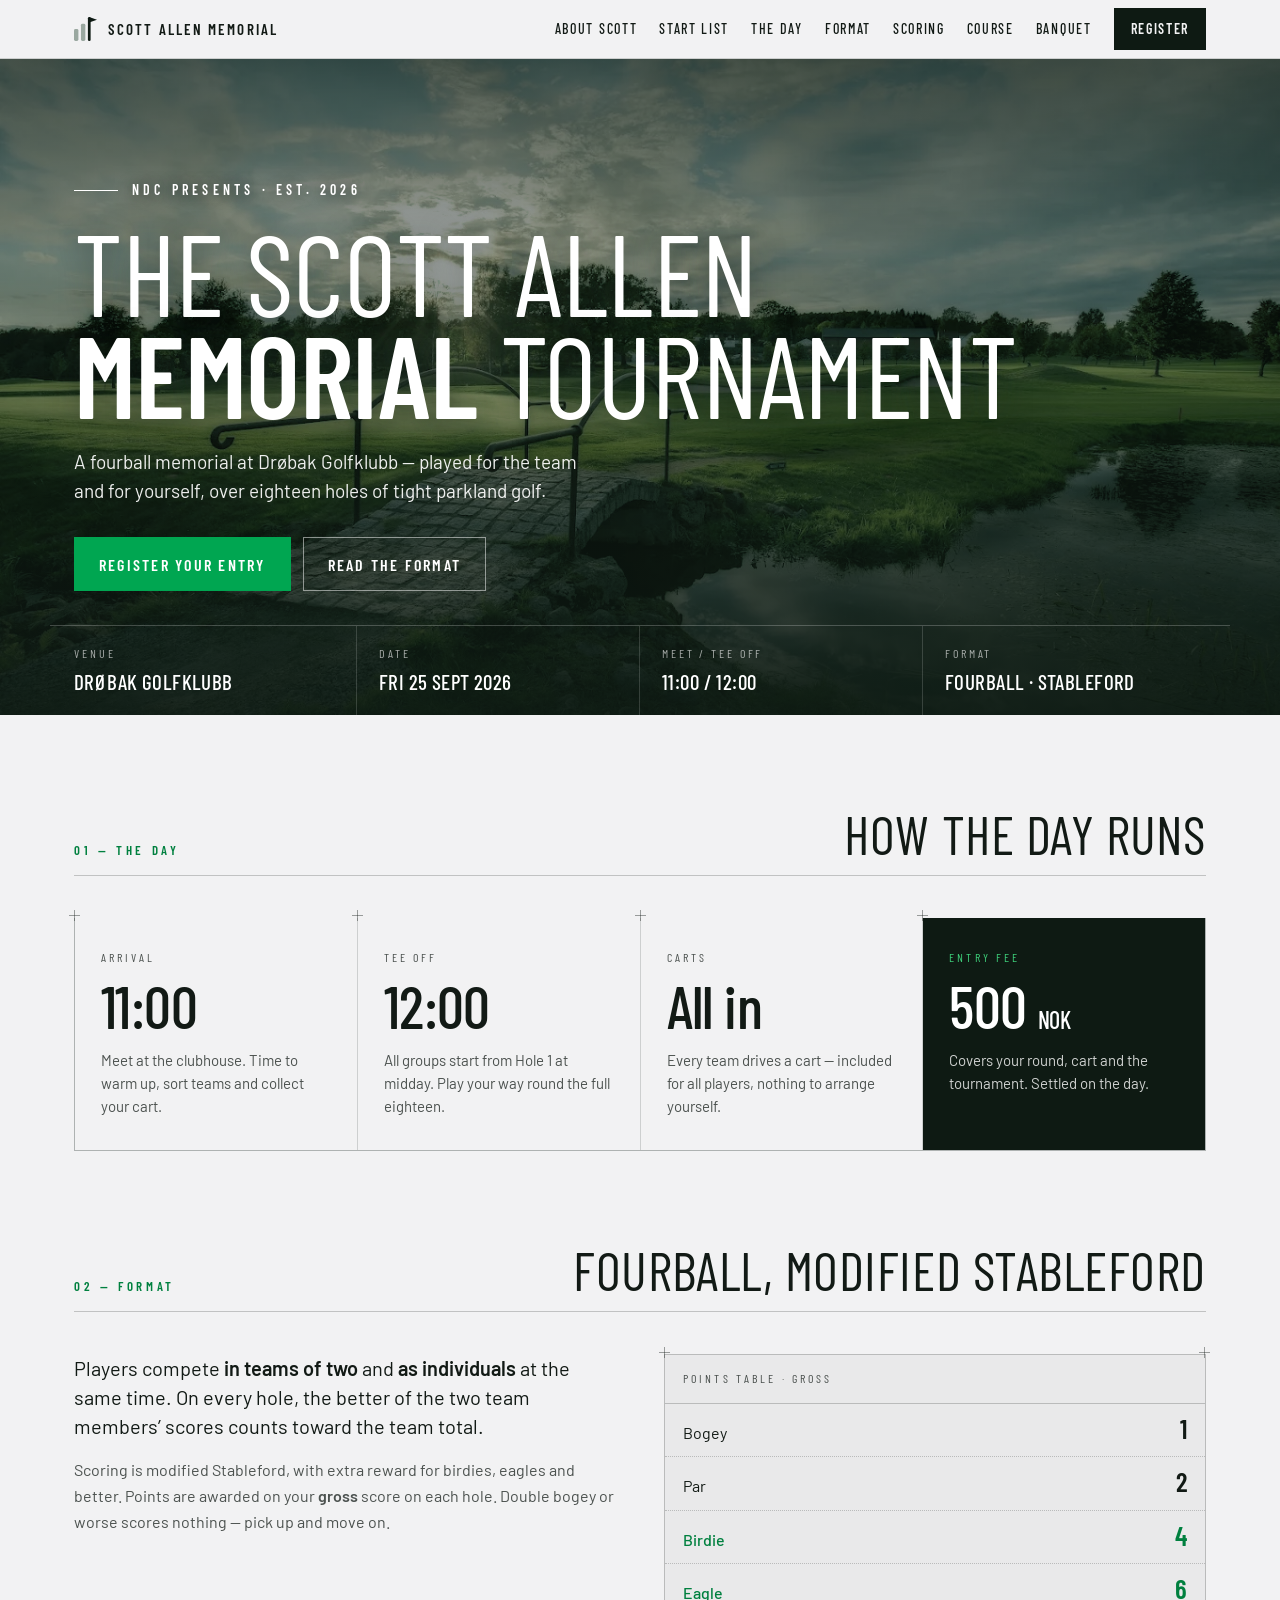
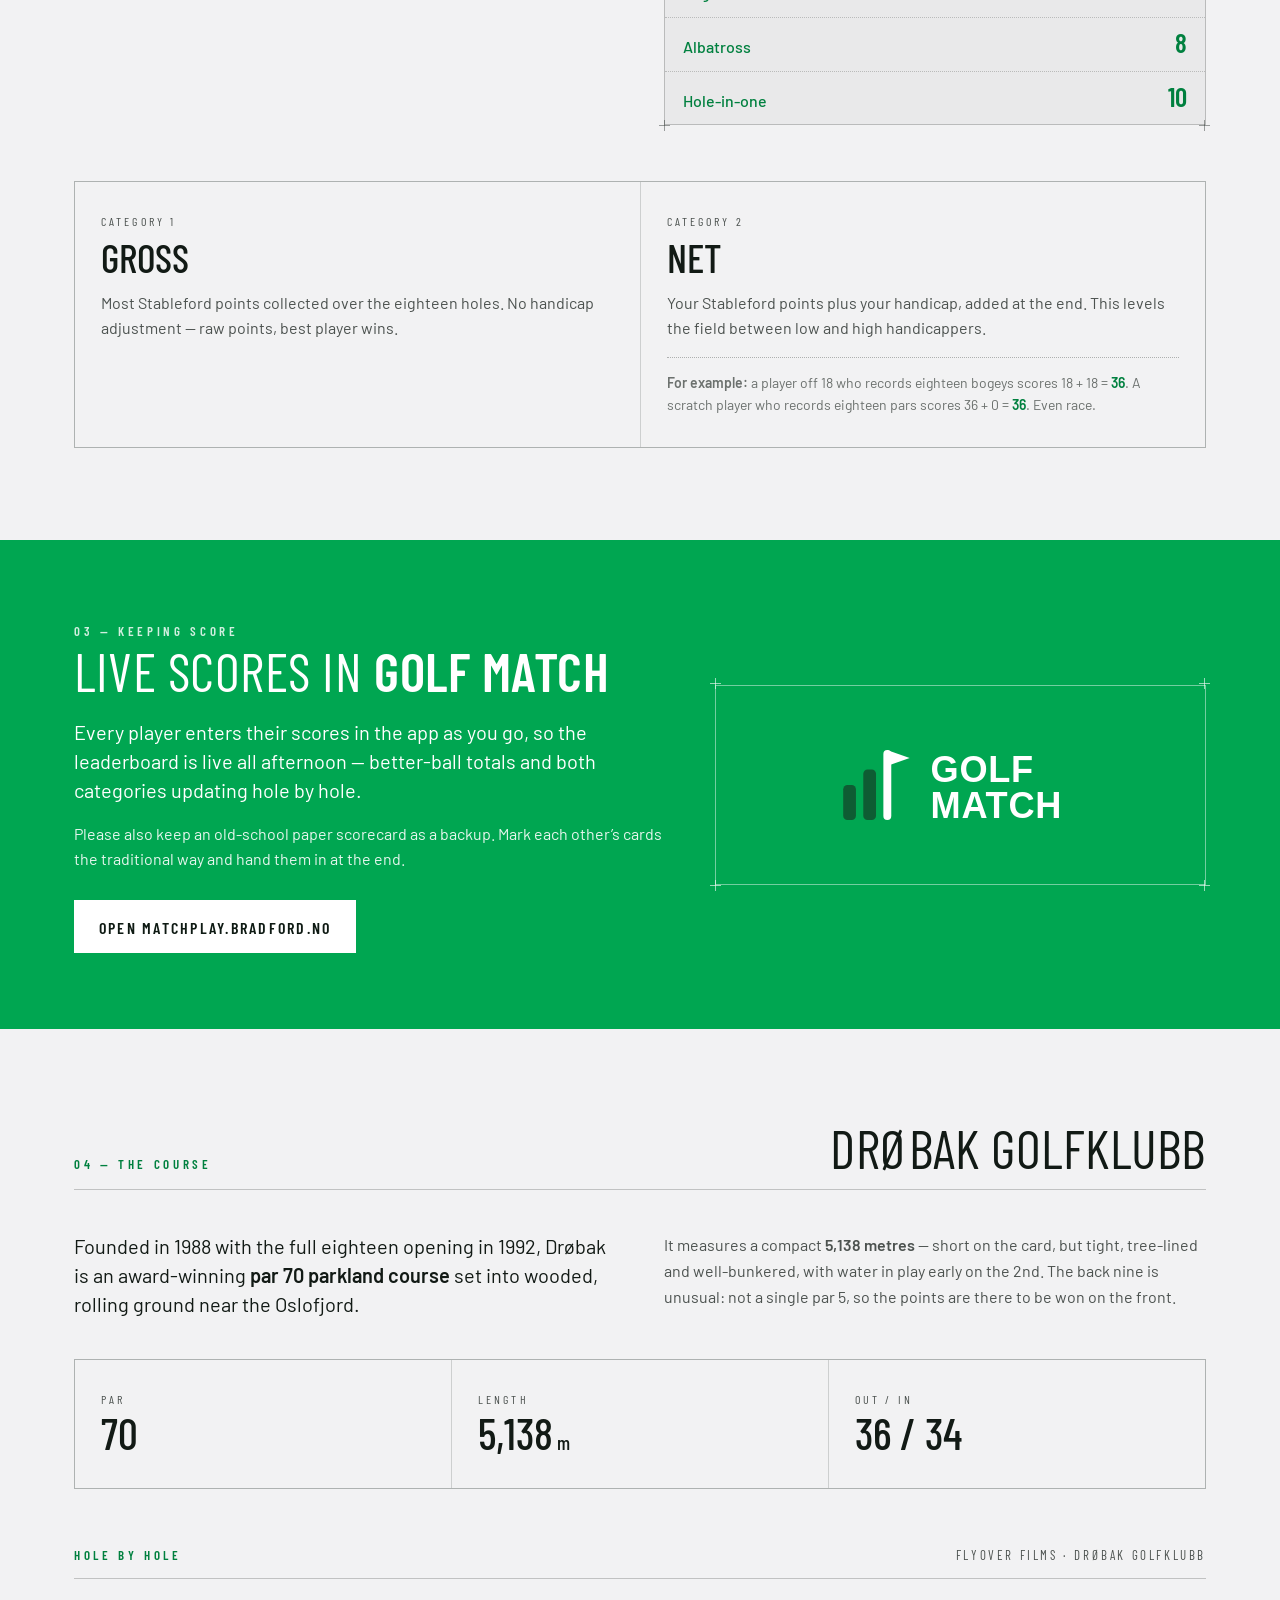
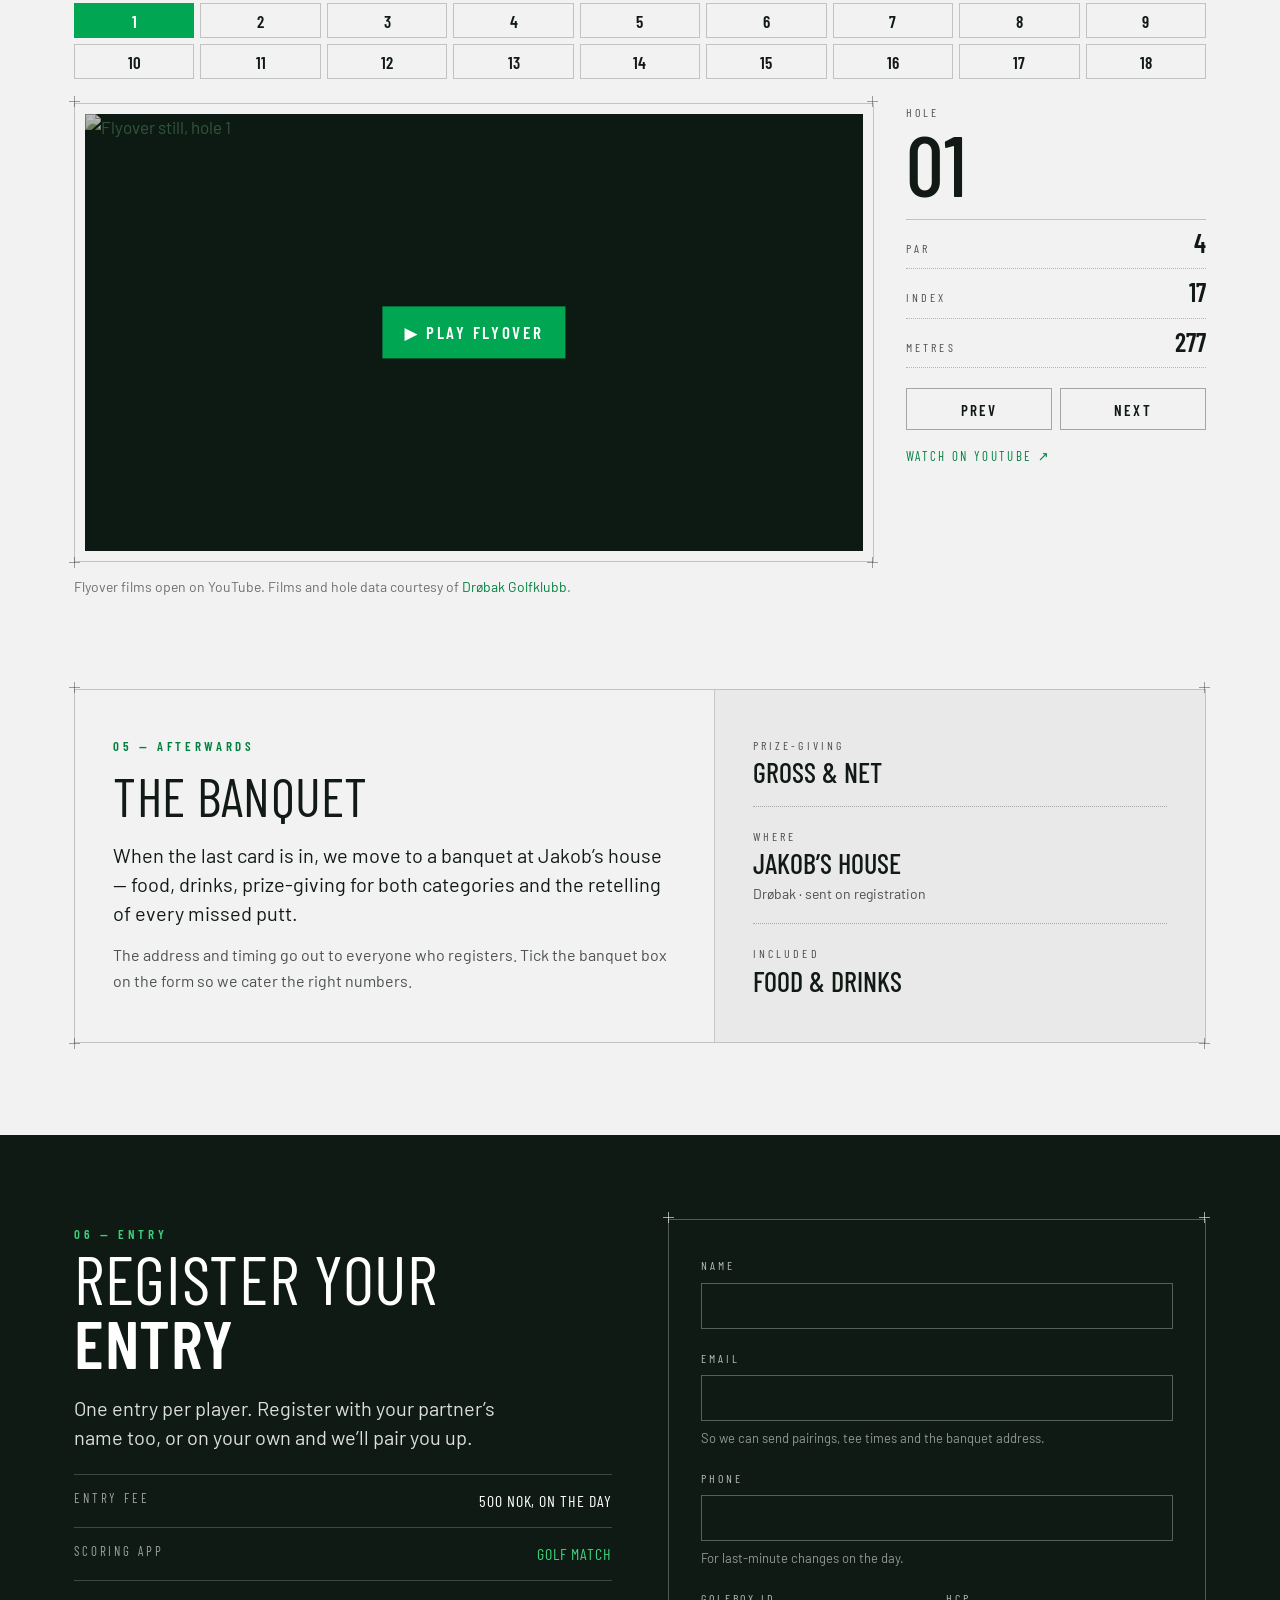
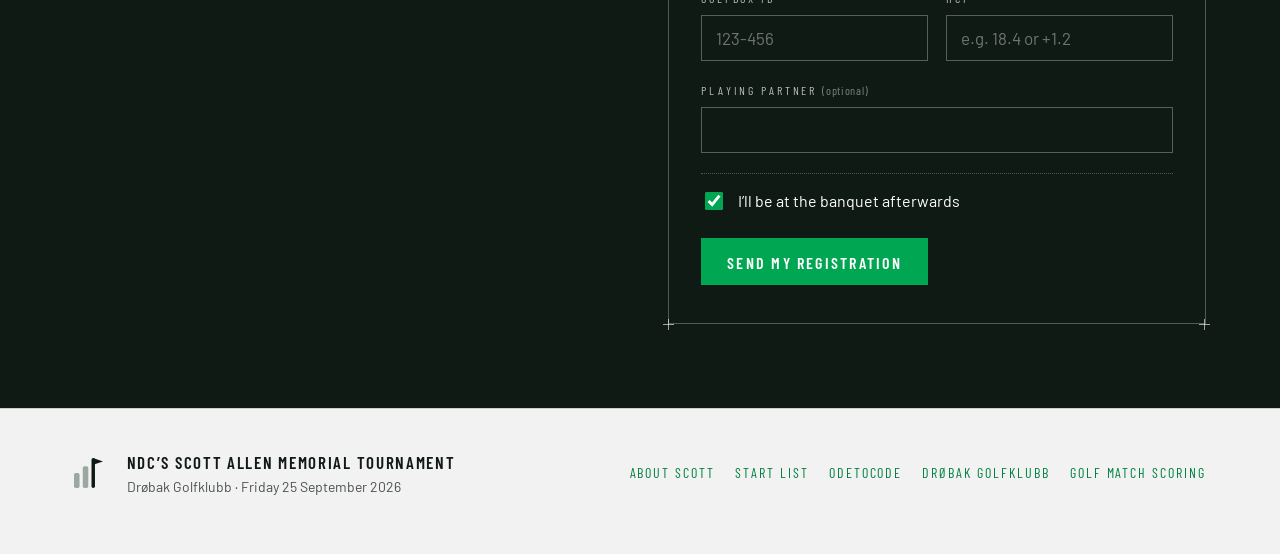
==== commit 73617090: "Add Start List page with flight filter and nav item Four flights, eight teams, sixteen players with " ====
--- a/index.html
+++ b/index.html
@@ -24,6 +24,7 @@
     </a>
     <nav class="nav-links">
       <a href="about.html">About Scott</a>
+      <a href="start-list.html">Start List</a>
       <a href="#day">The Day</a>
       <a href="#format">Format</a>
       <a href="#scoring">Scoring</a>
@@ -313,6 +314,7 @@
     </div>
     <div class="foot-links">
       <a href="about.html">About Scott</a>
+      <a href="start-list.html">Start List</a>
       <a href="https://odetocode.com" target="_blank" rel="noopener">OdeToCode</a>
       <a href="https://drobakgolf.no" target="_blank" rel="noopener">Drøbak Golfklubb</a>
       <a href="https://matchplay.bradford.no" target="_blank" rel="noopener">Golf Match scoring</a>
--- a/styles.css
+++ b/styles.css
@@ -537,6 +537,77 @@
   font-family: var(--cond); font-size: 14px; letter-spacing: 0.14em; text-transform: uppercase;
 }
 
+/* ---------- Start list ---------- */
+.cells-5 { grid-template-columns: repeat(5, 1fr); border-top: none; }
+.sl-summary { margin-top: 34px; }
+.sl-summary .cell-big { font-size: 44px; margin: 8px 0 0; }
+.sl-intro { margin: 18px 0 0; max-width: 74ch; font-size: 17px; line-height: 1.55; color: var(--muted); }
+
+.sl-filters { display: flex; flex-wrap: wrap; gap: 8px; margin-top: 26px; }
+.sl-filter {
+  appearance: none; cursor: pointer; border-radius: 0;
+  border: 1px solid rgba(18, 26, 21, 0.28); background: transparent; color: var(--ink);
+  font-family: var(--cond); font-size: 15px; font-weight: 600;
+  letter-spacing: 0.14em; text-transform: uppercase; padding: 12px 18px 10px;
+  transition: border-color .14s ease, background .14s ease, color .14s ease;
+}
+.sl-filter:hover { border-color: var(--green); }
+.sl-filter[aria-pressed="true"] { border-color: var(--green); background: var(--green); color: #fff; }
+
+.fl-list { margin-top: 40px; }
+.fl-block { margin-bottom: 44px; }
+.fl-block:last-child { margin-bottom: 0; }
+.fl-head {
+  display: flex; flex-wrap: wrap; align-items: baseline; gap: 14px;
+  border-bottom: 1px solid var(--line-2); padding-bottom: 10px; margin-bottom: 22px;
+}
+.fl-time {
+  font-family: var(--cond); font-size: 34px; font-weight: 500;
+  line-height: 1; text-transform: uppercase;
+}
+.fl-name {
+  font-family: var(--cond); font-size: 13px; font-weight: 600;
+  letter-spacing: 0.26em; text-transform: uppercase; color: var(--green-d);
+}
+.fl-total {
+  margin-left: auto; font-family: var(--cond); font-size: 12px;
+  letter-spacing: 0.22em; text-transform: uppercase; color: var(--muted);
+}
+.fl-teams { display: grid; grid-template-columns: repeat(auto-fit, minmax(330px, 1fr)); gap: 26px; }
+
+.team-card { position: relative; border: 1px solid var(--line-2); padding: 22px 22px 20px; }
+.team-badge-row {
+  display: flex; align-items: baseline; gap: 12px;
+  border-bottom: 1px dotted rgba(18, 26, 21, 0.28); padding-bottom: 12px;
+}
+.team-badge, .team-hcp {
+  font-family: var(--cond); font-size: 12px; letter-spacing: 0.22em;
+  text-transform: uppercase; color: var(--muted);
+}
+.team-hcp { margin-left: auto; }
+.team-name {
+  margin: 14px 0 20px; font-family: var(--cond); font-weight: 400;
+  font-size: clamp(26px, 2.6vw, 34px); line-height: 1; text-transform: uppercase;
+}
+.team-players { display: flex; flex-direction: column; gap: 16px; }
+.player-row { display: flex; gap: 16px; align-items: flex-start; }
+.player-photo {
+  flex: none; width: 74px; height: 92px;
+  border: 1px solid var(--line-2); padding: 4px; background: var(--panel);
+}
+.player-photo img { width: 100%; height: 100%; object-fit: cover; }
+.player-info { flex: 1 1 auto; min-width: 0; }
+.player-name {
+  font-family: var(--cond); font-size: 25px; font-weight: 500;
+  line-height: 1.05; text-transform: uppercase;
+}
+.player-hcp { display: flex; flex-wrap: wrap; align-items: baseline; gap: 10px; margin-top: 6px; }
+.player-hcp-label {
+  font-family: var(--cond); font-size: 12px; letter-spacing: 0.22em;
+  text-transform: uppercase; color: var(--muted);
+}
+.player-hcp-val { font-family: var(--cond); font-size: 24px; font-weight: 600; line-height: 1; color: var(--green-d); }
+
 /* ---------- Responsive ---------- */
 @media (max-width: 1000px) {
   .format-top, .course-prose, .green-inner, .reg-inner, .bio-top { grid-template-columns: 1fr; gap: 32px; }
@@ -546,7 +617,7 @@
   .hg-selector { grid-template-columns: repeat(6, minmax(0, 1fr)); }
 }
 @media (max-width: 860px) {
-  .cells-4 { grid-template-columns: repeat(2, 1fr); }
+  .cells-4, .cells-5 { grid-template-columns: repeat(2, 1fr); }
   .hero-stats { grid-template-columns: repeat(2, 1fr); }
   .hero-stat:nth-child(2) { border-right: 0; padding-right: 0; }
   .hero-stat:nth-child(3) { padding-left: 0; }
@@ -564,7 +635,7 @@
   .reg-fields { grid-template-columns: 1fr; }
 }
 @media (max-width: 480px) {
-  .cells-4, .stat-row { grid-template-columns: 1fr; }
+  .cells-4, .cells-5, .stat-row { grid-template-columns: 1fr; }
   .hero-stats { grid-template-columns: 1fr; }
   .hero-stat { border-right: 0 !important; padding-left: 0 !important; padding-right: 0 !important; }
 }
